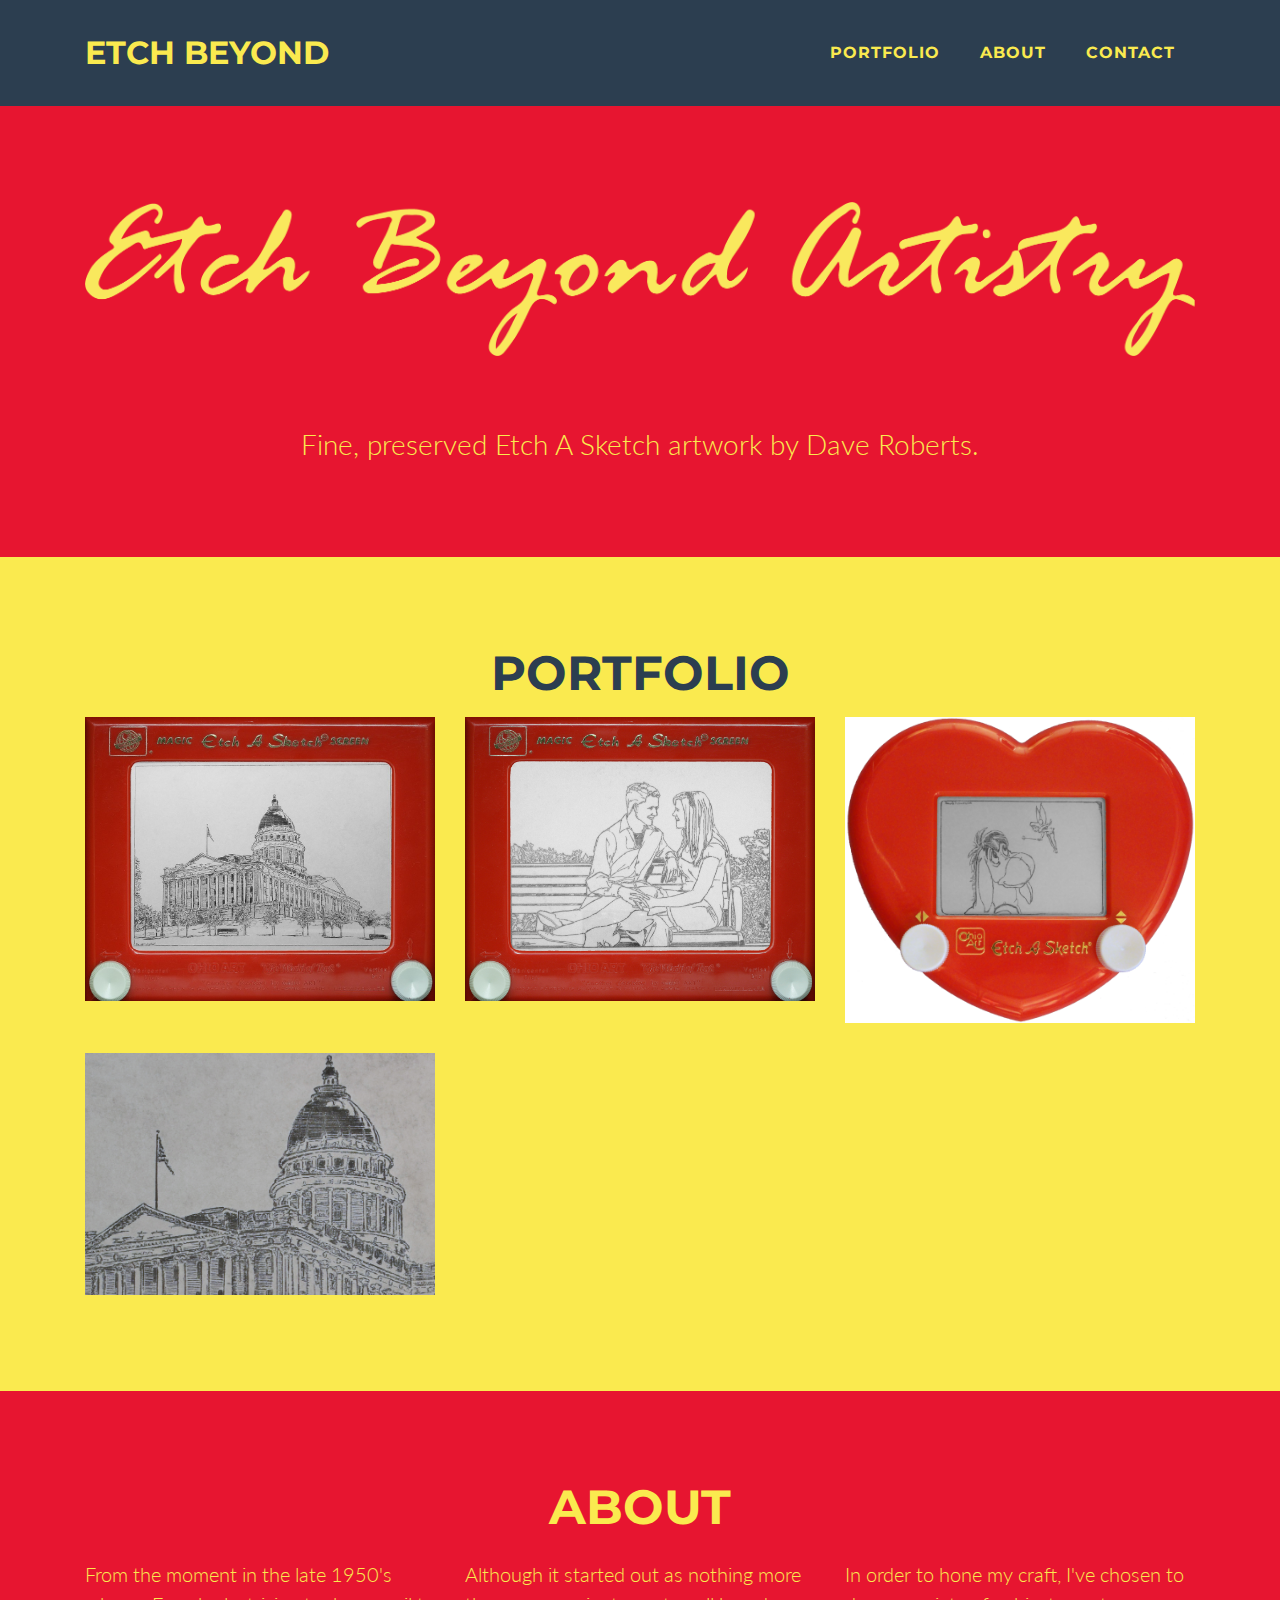
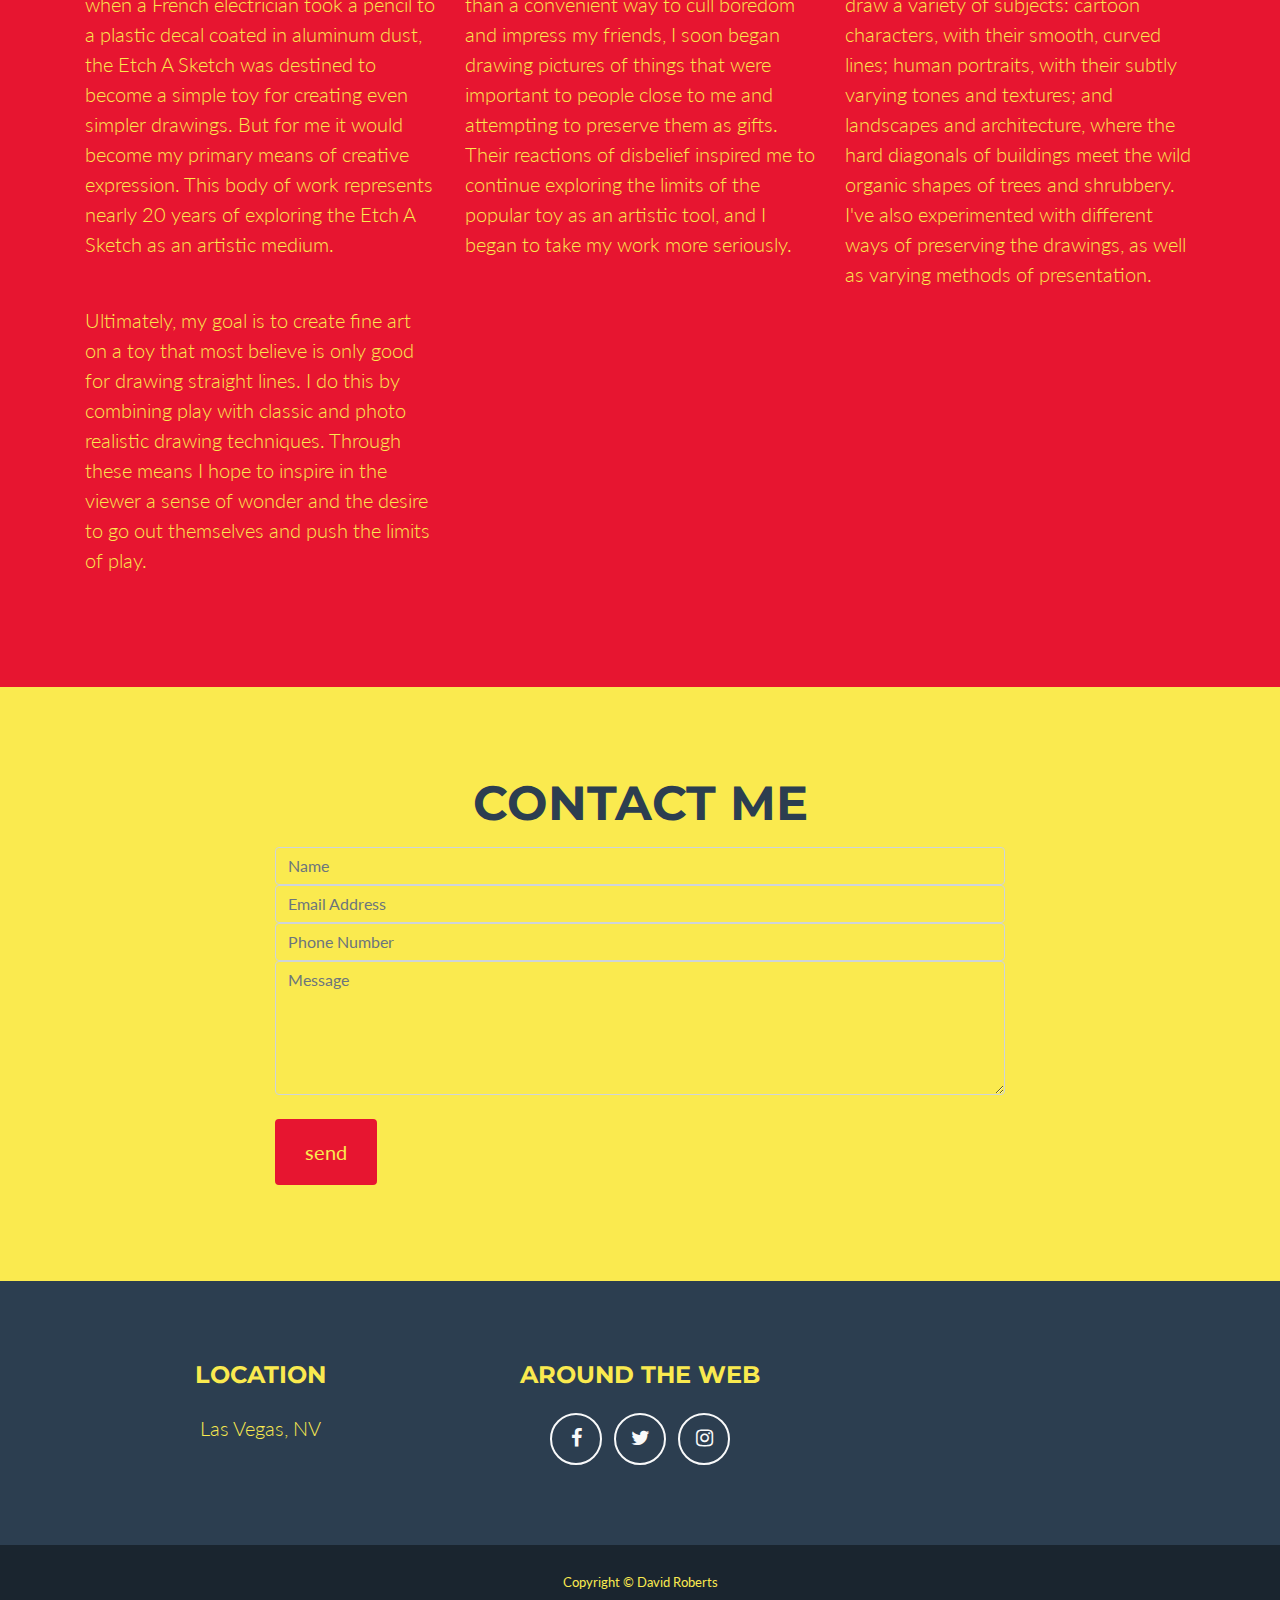
==== index.html @ 9daefa29 "Adding favicons" ====
<!DOCTYPE html>
<html lang="en">

  <head>

    <meta charset="utf-8">
    <meta name="viewport" content="width=device-width, initial-scale=1, shrink-to-fit=no">
    <meta name="description" content="">
    <meta name="author" content="">

    <!--Favicons-->
    <link rel="apple-touch-icon" sizes="180x180" href="ico/apple-touch-icon.png">
    <link rel="icon" type="image/png" sizes="32x32" href="ico/favicon-32x32.png">
    <link rel="icon" type="image/png" sizes="16x16" href="ico/favicon-16x16.png">
    <link rel="manifest" href="ico/site.webmanifest">
    <link rel="mask-icon" href="ico/safari-pinned-tab.svg" color="#5bbad5">
    <meta name="msapplication-TileColor" content="#da532c">
    <meta name="theme-color" content="#ffffff">

    <title>Etch Beyond</title>

    <!-- Bootstrap core CSS -->
    <link href="vendor/bootstrap/css/bootstrap.min.css" rel="stylesheet">

    <!-- Custom fonts for this template -->
    <link href="vendor/font-awesome/css/font-awesome.min.css" rel="stylesheet" type="text/css">
    <link href="https://fonts.googleapis.com/css?family=Montserrat:400,700" rel="stylesheet" type="text/css">
    <link href="https://fonts.googleapis.com/css?family=Lato:400,700,400italic,700italic" rel="stylesheet" type="text/css">

    <!-- Plugin CSS -->
    <link href="vendor/magnific-popup/magnific-popup.css" rel="stylesheet" type="text/css">

    <!-- Custom styles for this template -->
    <link href="css/freelancer.min.css" rel="stylesheet">

  </head>

  <body id="page-top">

    <!-- Navigation -->
    <nav class="navbar navbar-expand-lg bg-secondary fixed-top text-uppercase" id="mainNav">
      <div class="container">
        <a class="navbar-brand js-scroll-trigger" href="#page-top">Etch Beyond</a>
        <button class="navbar-toggler navbar-toggler-right text-uppercase bg-primary text-white rounded" type="button" data-toggle="collapse" data-target="#navbarResponsive" aria-controls="navbarResponsive" aria-expanded="false" aria-label="Toggle navigation">
          Menu
          <i class="fa fa-bars"></i>
        </button>
        <div class="collapse navbar-collapse" id="navbarResponsive">
          <ul class="navbar-nav ml-auto">
            <li class="nav-item mx-0 mx-lg-1">
              <a class="nav-link py-3 px-0 px-lg-3 rounded js-scroll-trigger" href="#portfolio">Portfolio</a>
            </li>
            <li class="nav-item mx-0 mx-lg-1">
              <a class="nav-link py-3 px-0 px-lg-3 rounded js-scroll-trigger" href="#about">About</a>
            </li>
            <li class="nav-item mx-0 mx-lg-1">
              <a class="nav-link py-3 px-0 px-lg-3 rounded js-scroll-trigger" href="#contact">Contact</a>
            </li>
          </ul>
        </div>
      </div>
    </nav>

    <!-- Header -->
    <header class="masthead bg-primary text-white text-center">
      <div class="container">
        <img class="img-fluid mb-5 d-block mx-auto" src="img/EtchBeyondLogo.png" alt="">
        <br>
        <h2 class="font-weight-light mb-0">Fine, preserved Etch A Sketch artwork by Dave Roberts.

        </h2>
      </div>
    </header>

    <!-- Portfolio Grid Section -->
    <section class="portfolio" id="portfolio">
      <div class="container">
        <h2 class="text-center text-uppercase text-secondary mb-0">Portfolio</h2>
        <br>
        <div class="row">
          <div class="col-md-6 col-lg-4">
            <a class="portfolio-item d-block mx-auto" href="#portfolio-modal-1">
              <div class="portfolio-item-caption d-flex position-absolute h-100 w-100">
                <div class="portfolio-item-caption-content my-auto w-100 text-center text-white">
                  <i class="porttext">Landscapes and Architecture</i>
                </div>
              </div>
              <img class="img-fluid" src="img/landscape_and_architecture/capitol_hill.jpg" alt="">
            </a>
          </div>

          <div class="col-md-6 col-lg-4">
            <a class="portfolio-item d-block mx-auto" href="#portfolio-modal-2">
              <div class="portfolio-item-caption d-flex position-absolute h-100 w-100">
                <div class="portfolio-item-caption-content my-auto w-100 text-center text-white">
                  <i class="porttext">Portraits</i>
                </div>
              </div>
              <img class="img-fluid" src="img/portraits/AlyandRaceEtchASketch.jpg" alt="">
            </a>
          </div>

          <div class="col-md-6 col-lg-4">
            <a class="portfolio-item d-block mx-auto" href="#portfolio-modal-3">
              <div class="portfolio-item-caption d-flex position-absolute h-100 w-100">
                <div class="portfolio-item-caption-content my-auto w-100 text-center text-white">
                  <i class="porttext">Just For Fun</i>
                </div>
              </div>
              <img class="img-fluid" src="img/just_for_fun/EeyoreandTinkEtchASketch.jpg" alt="">
            </a>
          </div>

          <div class="col-md-6 col-lg-4">
            <a class="portfolio-item d-block mx-auto" href="#portfolio-modal-4">
              <div class="portfolio-item-caption d-flex position-absolute h-100 w-100">
                <div class="portfolio-item-caption-content my-auto w-100 text-center text-white">
                  <i class="porttext">Details</i>
                </div>
              </div>
              <img class="img-fluid" src="img/detail/Capitol Hill (Detail).jpg" alt="">
            </a>
          </div>

        </div>
      </div>
    </section>

    <!-- About Section -->
    <section class="bg-primary text-white mb-0" id="about">
      <div class="container">
        <h2 class="text-center text-uppercase text-white">About</h2>
        <br>
        <div class="row">
          <div class="col-lg-4 ml-auto">
            <p class="lead">From the moment in the late 1950's when a French electrician took a pencil to a plastic decal coated in aluminum dust, the Etch A Sketch was destined to become a simple toy for creating even simpler drawings. But for me it would become my primary means of creative expression. This body of work represents nearly 20 years of exploring the Etch A Sketch as an artistic medium.</p>
          </div>
          <div class="col-lg-4 mr-auto">
            <p class="lead">Although it started out as nothing more than a convenient way to cull boredom and impress my friends, I soon began drawing pictures of things that were important to people close to me and attempting to preserve them as gifts. Their reactions of disbelief inspired me to continue exploring the limits of the popular toy as an artistic tool, and I began to take my work more seriously.</p>
          </div>
          <div class="col-lg-4 mr-auto">
            <p class="lead">In order to hone my craft, I've chosen to draw a variety of subjects: cartoon characters, with their smooth, curved lines; human portraits, with their subtly varying tones and textures; and landscapes and architecture, where the hard diagonals of buildings meet the wild organic shapes of trees and shrubbery. I've also experimented with different ways of preserving the drawings, as well as varying methods of presentation.</p>
          </div>
          <div class="col-lg-4 mr-auto">
            <p class="lead">Ultimately, my goal is to create fine art on a toy that most believe is only good for drawing straight lines. I do this by combining play with classic and photo realistic drawing techniques. Through these means I hope to inspire in the viewer a sense of wonder and the desire to go out themselves and push the limits of play.</p>
          </div>
        </div>
      </div>
    </section>

    <!-- Contact Section -->
    <section id="contact">
      <div class="container">
        <h2 class="text-center text-uppercase text-secondary mb-0">Contact Me</h2>
        <br>
        <div class="row">
          <div class="col-lg-8 mx-auto">
            
            
            <form action="https://formspree.io/braidensp@me.com" name="sentMessage" id="contactForm" novalidate="novalidate" method="POST">
                  <input name="Name" class="form-control" id="name" type="text" placeholder="Name" required="required" data-validation-required-message="Please enter your name.">
                  <input name="Email Address" class="form-control" id="email" type="email" placeholder="Email Address" required="required" data-validation-required-message="Please enter your email address.">
                  <input name="Phone Number" class="form-control" id="phone" type="tel" placeholder="Phone Number" required="required" data-validation-required-message="Please enter your phone number.">
                  <textarea name="Message" class="form-control" id="message" rows="5" placeholder="Message" required="required" data-validation-required-message="Please enter a message."></textarea>
              <br>
                <input type="submit" class="btn btn-primary btn-xl" id="sendMessageButton" value="send">
            </form>
          </div>
        </div>
      </div>
    </section>

    <!-- Footer -->
    <footer class="footer text-center">
      <div class="container">
        <div class="row">
          <div class="col-md-4 mb-5 mb-lg-0">
            <h4 class="text-uppercase mb-4">Location</h4>
            <p class="lead mb-0">Las Vegas, NV</p>
          </div>
          <div class="col-md-4 mb-5 mb-lg-0">
            <h4 class="text-uppercase mb-4">Around the Web</h4>
            <ul class="list-inline mb-0">
              <li class="list-inline-item">
                <a class="btn btn-outline-light btn-social text-center rounded-circle" href="https://www.facebook.com/etchbeyond">
                  <i class="fa fa-fw fa-facebook"></i>
                </a>
              </li>
              <li class="list-inline-item">
                <a class="btn btn-outline-light btn-social text-center rounded-circle" href="https://twitter.com/etchbeyond">
                  <i class="fa fa-fw fa-twitter"></i>
                </a>
              </li>
              <li class="list-inline-item">
                <a class="btn btn-outline-light btn-social text-center rounded-circle" href="https://www.instagram.com/etchbeyond/">
                  <i class="fa fa-fw fa-instagram"></i>
                </a>
              </li>
            </ul>
          </div>
        </div>
      </div>
    </footer>

    <div class="copyright py-4 text-center text-white">
      <div class="container">
        <small>Copyright &copy; David Roberts</small>
      </div>
    </div>

    <!-- Scroll to Top Button (Only visible on small and extra-small screen sizes) -->
    <div class="scroll-to-top d-lg-none position-fixed ">
      <a class="js-scroll-trigger d-block text-center text-white rounded" href="#page-top">
        <i class="fa fa-chevron-up"></i>
      </a>
    </div>

    <!-- Portfolio Modals -->

    <!-- Portfolio Modal 1 -->
    <div class="portfolio-modal mfp-hide" id="portfolio-modal-1">
      <div class="portfolio-modal-dialog bg-white">
        <a class="close-button d-none d-md-block portfolio-modal-dismiss" href="#">
          <i class="fa fa-3x fa-times"></i>
        </a>
        <div class="container text-center">
          <div class="row">
            <div class="col-lg-8 mx-auto">
              <h2 class="text-secondary text-uppercase mb-0">Landscapes and Architecture</h2>
              <br>
              <img class="img-fluid mb-5" src="img/landscape_and_architecture/at_the_fountains.jpg" alt="">
              <img class="img-fluid mb-5" src="img/landscape_and_architecture/capitol_hill.jpg" alt="">
              <img class="img-fluid mb-5" src="img/landscape_and_architecture/hukilau_cafe.jpg" alt="">
              <img class="img-fluid mb-5" src="img/landscape_and_architecture/swaying_palms_at_dusk.jpg" alt="">
              <img class="img-fluid mb-5" src="img/landscape_and_architecture/vegas_temple.jpg" alt="">
              <img class="img-fluid mb-5" src="img/landscape_and_architecture/waikiki.jpg" alt="">
              <p class="mb-5"></p>
              <a class="btn btn-primary btn-lg rounded-pill portfolio-modal-dismiss" href="#">
                <i class="fa fa-close"></i>
                Close</a>
            </div>
          </div>
        </div>
      </div>
    </div>

    <!-- Portfolio Modal 2 -->
    <div class="portfolio-modal mfp-hide" id="portfolio-modal-2">
      <div class="portfolio-modal-dialog bg-white">
        <a class="close-button d-none d-md-block portfolio-modal-dismiss" href="#">
          <i class="fa fa-3x fa-times"></i>
        </a>
        <div class="container text-center">
          <div class="row">
            <div class="col-lg-8 mx-auto">
              <h2 class="text-secondary text-uppercase mb-0">Portraits</h2>
              <br>
              <img class="img-fluid mb-5" src="img/portraits/AlyandRaceEtchASketch.jpg" alt="">
              <img class="img-fluid mb-5" src="img/portraits/Alyssa Final.JPG" alt="">
              <img class="img-fluid mb-5" src="img/portraits/Gary_and_Debbie Final.JPG" alt="">
              <img class="img-fluid mb-5" src="img/portraits/GrandpaEtchASketch.jpg" alt="">
              <img class="img-fluid mb-5" src="img/portraits/LimoRideEtchASketch.jpg" alt="">
              <img class="img-fluid mb-5" src="img/portraits/MomEtchASketch.jpg" alt="">
              <img class="img-fluid mb-5" src="img/portraits/NickVujicicEtchASketch.jpg" alt="">
              <img class="img-fluid mb-5" src="img/portraits/SealingKissEtchASketch.jpg" alt="">
              <img class="img-fluid mb-5" src="img/portraits/UncleLeslieEtchASketch.jpg" alt="">
              <p class="mb-5"></p>
              <a class="btn btn-primary btn-lg rounded-pill portfolio-modal-dismiss" href="#">
                <i class="fa fa-close"></i>
                Close Project</a>
            </div>
          </div>
        </div>
      </div>
    </div>

    <!-- Portfolio Modal 3 -->
    <div class="portfolio-modal mfp-hide" id="portfolio-modal-3">
      <div class="portfolio-modal-dialog bg-white">
        <a class="close-button d-none d-md-block portfolio-modal-dismiss" href="#">
          <i class="fa fa-3x fa-times"></i>
        </a>
        <div class="container text-center">
          <div class="row">
            <div class="col-lg-8 mx-auto">
              <h2 class="text-secondary text-uppercase mb-0">Just For Fun</h2>
              <br>
              <img class="img-fluid mb-5" src="img/just_for_fun/EeyoreandTinkEtchASketch.jpg" alt="">
              <img class="img-fluid mb-5" src="img/just_for_fun/OogieBoogieEtchASketch.jpg" alt="">
              <img class="img-fluid mb-5" src="img/just_for_fun/Paw Patrol Etch A Sketch.jpg" alt="">
              <img class="img-fluid mb-5" src="img/just_for_fun/Porsche Final.jpg" alt="">
              <img class="img-fluid mb-5" src="img/just_for_fun/StegosaurusEtchASketch.jpg" alt="">
              <img class="img-fluid mb-5" src="img/just_for_fun/SummerPartyOlafEtchASketch.jpg" alt="">
              <img class="img-fluid mb-5" src="img/just_for_fun/WarmHugEtchASketch.jpg" alt="">
              <p class="mb-5"></p>
              <a class="btn btn-primary btn-lg rounded-pill portfolio-modal-dismiss" href="#">
                <i class="fa fa-close"></i>
                Close Project</a>
            </div>
          </div>
        </div>
      </div>
    </div>

    <!-- Portfolio Modal 4 -->
    <div class="portfolio-modal mfp-hide" id="portfolio-modal-4">
      <div class="portfolio-modal-dialog bg-white">
        <a class="close-button d-none d-md-block portfolio-modal-dismiss" href="#">
          <i class="fa fa-3x fa-times"></i>
        </a>
        <div class="container text-center">
          <div class="row">
            <div class="col-lg-8 mx-auto">
              <h2 class="text-secondary text-uppercase mb-0">Details</h2>
              <br>
              <img class="img-fluid mb-5" src="img/detail/Capitol Hill (Detail).jpg" alt="">
              <img class="img-fluid mb-5" src="img/detail/CapitolHillDetailEtchASketch.jpg" alt="">
              <img class="img-fluid mb-5" src="img/detail/DSC_0211.JPG" alt="">
              <img class="img-fluid mb-5" src="img/detail/DSC_0219.JPG" alt="">
              <img class="img-fluid mb-5" src="img/detail/DSC_0221.JPG" alt="">
              <img class="img-fluid mb-5" src="img/detail/EeyoreandTinkDetailEtchASketch.jpg" alt="">
              <img class="img-fluid mb-5" src="img/detail/Hukilau Cafe (Detail).jpg" alt="">
              <img class="img-fluid mb-5" src="img/detail/HukilauCafeDetailEtchASketch.jpg" alt="">
              <img class="img-fluid mb-5" src="img/detail/StegosaurusDetailEtchASketch.jpg" alt="">
              <img class="img-fluid mb-5" src="img/detail/Swaying Palms at Dusk (Detail).jpg" alt="">
              <img class="img-fluid mb-5" src="img/detail/SwayingPalmsDetailEtchASketch.jpg" alt="">
              <img class="img-fluid mb-5" src="img/detail/VegasLDSTempleDetailEtchASketch.jpg" alt="">
              <p class="mb-5"></p>
              <a class="btn btn-primary btn-lg rounded-pill portfolio-modal-dismiss" href="#">
                <i class="fa fa-close"></i>
                Close Project</a>
            </div>
          </div>
        </div>
      </div>
    </div>

    <!-- Portfolio Modal 5
    <div class="portfolio-modal mfp-hide" id="portfolio-modal-5">
      <div class="portfolio-modal-dialog bg-white">
        <a class="close-button d-none d-md-block portfolio-modal-dismiss" href="#">
          <i class="fa fa-3x fa-times"></i>
        </a>
        <div class="container text-center">
          <div class="row">
            <div class="col-lg-8 mx-auto">
              <h2 class="text-secondary text-uppercase mb-0">Project Name</h2>
              <hr class="star-dark mb-5">
              <img class="img-fluid mb-5" src="img/portfolio/safe.png" alt="">
              <p class="mb-5">Lorem ipsum dolor sit amet, consectetur adipisicing elit. Mollitia neque assumenda ipsam nihil, molestias magnam, recusandae quos quis inventore quisquam velit asperiores, vitae? Reprehenderit soluta, eos quod consequuntur itaque. Nam.</p>
              <a class="btn btn-primary btn-lg rounded-pill portfolio-modal-dismiss" href="#">
                <i class="fa fa-close"></i>
                Close Project</a>
            </div>
          </div>
        </div>
      </div>
    </div> -->

    <!-- Portfolio Modal 6
    <div class="portfolio-modal mfp-hide" id="portfolio-modal-6">
      <div class="portfolio-modal-dialog bg-white">
        <a class="close-button d-none d-md-block portfolio-modal-dismiss" href="#">
          <i class="fa fa-3x fa-times"></i>
        </a>
        <div class="container text-center">
          <div class="row">
            <div class="col-lg-8 mx-auto">
              <h2 class="text-secondary text-uppercase mb-0">Project Name</h2>
              <hr class="star-dark mb-5">
              <img class="img-fluid mb-5" src="img/portfolio/submarine.png" alt="">
              <p class="mb-5">Lorem ipsum dolor sit amet, consectetur adipisicing elit. Mollitia neque assumenda ipsam nihil, molestias magnam, recusandae quos quis inventore quisquam velit asperiores, vitae? Reprehenderit soluta, eos quod consequuntur itaque. Nam.</p>
              <a class="btn btn-primary btn-lg rounded-pill portfolio-modal-dismiss" href="#">
                <i class="fa fa-close"></i>
                Close Project</a>
            </div>
          </div>
        </div>
      </div>
    </div> -->

    <!-- Bootstrap core JavaScript -->
    <script src="vendor/jquery/jquery.min.js"></script>
    <script src="vendor/bootstrap/js/bootstrap.bundle.min.js"></script>

    <!-- Plugin JavaScript -->
    <script src="vendor/jquery-easing/jquery.easing.min.js"></script>
    <script src="vendor/magnific-popup/jquery.magnific-popup.min.js"></script>

    <!-- Contact Form JavaScript -->
    <script src="js/jqBootstrapValidation.js"></script>
    <script src="js/contact_me.js"></script>

    <!-- Custom scripts for this template -->
    <script src="js/freelancer.min.js"></script>

  </body>

</html>
---- css/freelancer.min.css ----
body {
    font-family:Lato
}

h1,h2,h3,h4,h5,h6 {
    font-weight:700;
    font-family:Montserrat
}

hr.star-dark,hr.star-light{
    max-width:15rem;
    padding:0;
    text-align:center;
    border:none;
    border-top:solid .25rem;
    margin-top:2.5rem;
    margin-bottom:2.5rem;
    margin-left:auto;
    margin-right:auto;
}

hr.star-dark:after,hr.star-light:after{
    position:relative;
    top:-.8em;
    display:inline-block;
    padding:0 .25em;
    content:'\f005';
    font-family:FontAwesome;
    font-size:2em;
}

hr.star-light{
    border-color:#FAEA4F;
}

hr.star-light:after{
    color:#FAEA4F;
    background-color:#E71530;
}

hr.star-dark{
    border-color:#2C3E50;
}

hr.star-dark:after{
    color:#2C3E50;
    background-color:#FAEA4F;
}

section{padding:6rem 0}section h2{font-size:2.25rem;line-height:2rem}@media (min-width:992px){section h2{font-size:3rem;line-height:2.5rem}}.btn-xl{padding:1rem 1.75rem;font-size:1.25rem}.btn-social{width:3.25rem;height:3.25rem;font-size:1.25rem;line-height:2rem}.scroll-to-top{z-index:1042;right:1rem;bottom:1rem;display:none}.scroll-to-top a{width:3.5rem;height:3.5rem;background-color:rgba(33,37,41,.5);line-height:3.1rem}#mainNav{padding-top:1rem;padding-bottom:1rem;font-weight:700;font-family:Montserrat}#mainNav .navbar-brand{color:#FAEA4F}#mainNav .navbar-nav{margin-top:1rem;letter-spacing:.0625rem}#mainNav .navbar-nav li.nav-item a.nav-link{color:#FAEA4F}#mainNav .navbar-nav li.nav-item a.nav-link:hover{color:#E71530}#mainNav .navbar-nav li.nav-item a.nav-link:active,#mainNav .navbar-nav li.nav-item a.nav-link:focus{color:#FAEA4F}#mainNav .navbar-nav li.nav-item a.nav-link.active{color:#E71530}#mainNav .navbar-toggler{font-size:80%;padding:.8rem}@media (min-width:992px){#mainNav{padding-top:1.5rem;padding-bottom:1.5rem;-webkit-transition:padding-top .3s,padding-bottom .3s;-moz-transition:padding-top .3s,padding-bottom .3s;transition:padding-top .3s,padding-bottom .3s}#mainNav .navbar-brand{font-size:2em;-webkit-transition:font-size .3s;-moz-transition:font-size .3s;transition:font-size .3s}#mainNav .navbar-nav{margin-top:0}#mainNav .navbar-nav>li.nav-item>a.nav-link.active{color:#FAEA4F;background:#E71530}#mainNav .navbar-nav>li.nav-item>a.nav-link.active:active,#mainNav .navbar-nav>li.nav-item>a.nav-link.active:focus,#mainNav .navbar-nav>li.nav-item>a.nav-link.active:hover{color:#FAEA4F;background:#E71530}#mainNav.navbar-shrink{padding-top:.5rem;padding-bottom:.5rem}#mainNav.navbar-shrink .navbar-brand{font-size:1.5em}}header.masthead{padding-top:calc(6rem + 72px);padding-bottom:6rem}header.masthead h1{font-size:3rem;line-height:3rem}header.masthead h2{font-size:1.3rem;font-family:Lato}@media (min-width:992px){header.masthead{padding-top:calc(6rem + 106px);padding-bottom:6rem}header.masthead h1{font-size:4.75em;line-height:4rem}header.masthead h2{font-size:1.75em}}.portfolio{margin-bottom:-15px}.portfolio .portfolio-item{position:relative;display:block;max-width:25rem;margin-bottom:15px}.portfolio .portfolio-item .portfolio-item-caption{-webkit-transition:all ease .5s;-moz-transition:all ease .5s;transition:all ease .5s;opacity:0;background-color:rgba(24,188,156,.9)}.portfolio .portfolio-item .portfolio-item-caption:hover{opacity:1}.portfolio .portfolio-item .portfolio-item-caption .portfolio-item-caption-content{font-size:1.5rem}@media (min-width:576px){.portfolio{margin-bottom:-30px}.portfolio .portfolio-item{margin-bottom:30px}}.portfolio-modal .portfolio-modal-dialog{padding:3rem 1rem;min-height:calc(100vh - 2rem);margin:1rem calc(1rem - 8px);position:relative;z-index:2;-moz-box-shadow:0 0 3rem 1rem rgba(0,0,0,.5);-webkit-box-shadow:0 0 3rem 1rem rgba(0,0,0,.5);box-shadow:0 0 3rem 1rem rgba(0,0,0,.5)}.portfolio-modal .portfolio-modal-dialog .close-button{position:absolute;top:2rem;right:2rem}.portfolio-modal .portfolio-modal-dialog .close-button i{line-height:38px}.portfolio-modal .portfolio-modal-dialog h2{font-size:2rem}@media (min-width:768px){.portfolio-modal .portfolio-modal-dialog{min-height:100vh;padding:5rem;margin:3rem calc(3rem - 8px)}.portfolio-modal .portfolio-modal-dialog h2{font-size:3rem}}.floating-label-form-group{position:relative;border-bottom:1px solid #e9ecef}.floating-label-form-group input,.floating-label-form-group textarea{font-size:1.5em;position:relative;z-index:1;padding-right:0;padding-left:0;resize:none;border:none;border-radius:0;background:0 0;box-shadow:none!important}.floating-label-form-group label{font-size:.85em;line-height:1.764705882em;position:relative;z-index:0;top:2em;display:block;margin:0;-webkit-transition:top .3s ease,opacity .3s ease;-moz-transition:top .3s ease,opacity .3s ease;-ms-transition:top .3s ease,opacity .3s ease;transition:top .3s ease,opacity .3s ease;vertical-align:middle;vertical-align:baseline;opacity:0}.floating-label-form-group:not(:first-child){padding-left:14px;border-left:1px solid #e9ecef}.floating-label-form-group-with-value label{top:0;opacity:1}.floating-label-form-group-with-focus label{color:#E71530}form .row:first-child .floating-label-form-group{border-top:1px solid #e9ecef}.footer{padding-top:5rem;padding-bottom:5rem;background-color:#2C3E50;color:#FAEA4F}.copyright{background-color:#1a252f}a{color:#E71530}a:active,a:focus,a:hover{color:#128f76}.btn{border-width:2px}.bg-primary{background-color:#E71530!important}.bg-secondary{background-color:#2C3E50!important}.text-primary{color:#E71530!important}.text-secondary{color:#2C3E50!important}.btn-primary{background-color:#E71530;border-color:#E71530}.btn-primary:active,.btn-primary:focus,.btn-primary:hover{background-color:#128f76;border-color:#128f76}.btn-secondary{background-color:#2C3E50;border-color:#2C3E50}.btn-secondary:active,.btn-secondary:focus,.btn-secondary:hover{background-color:#1a252f;border-color:#1a252f}
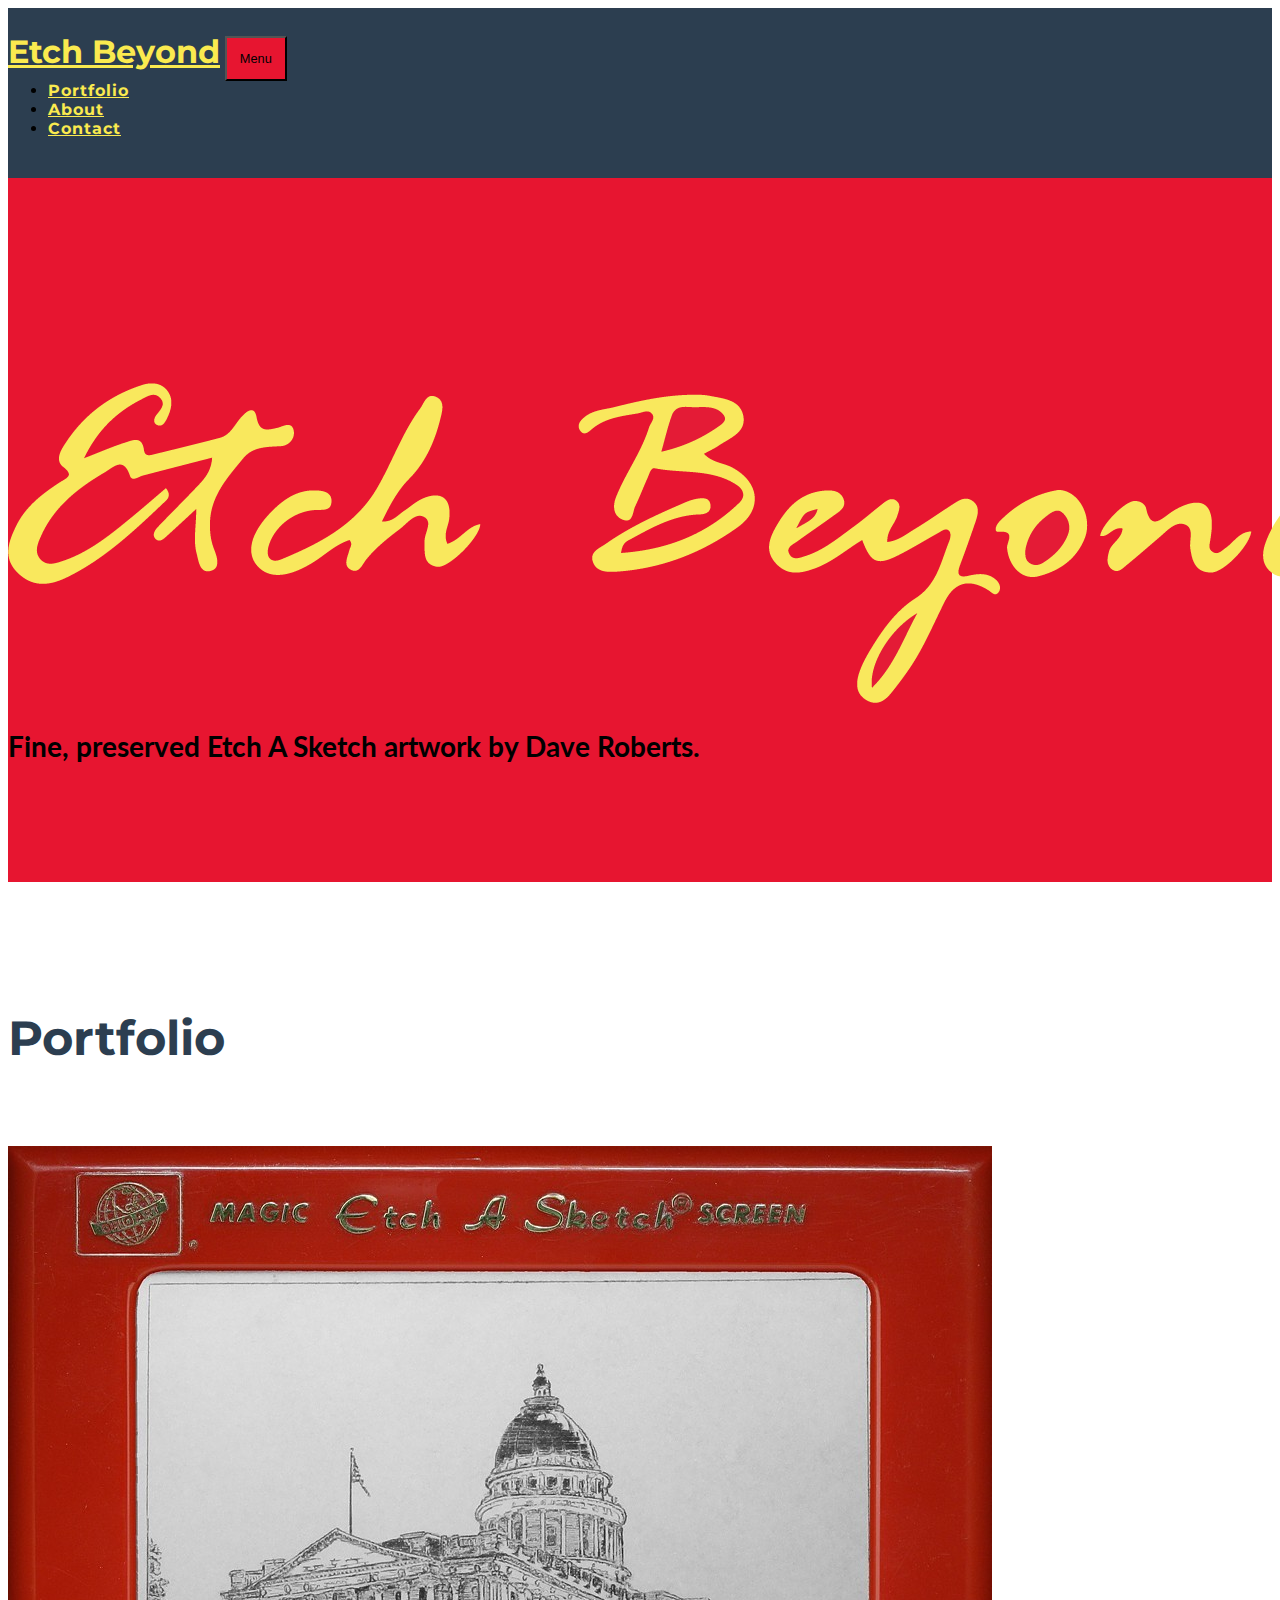
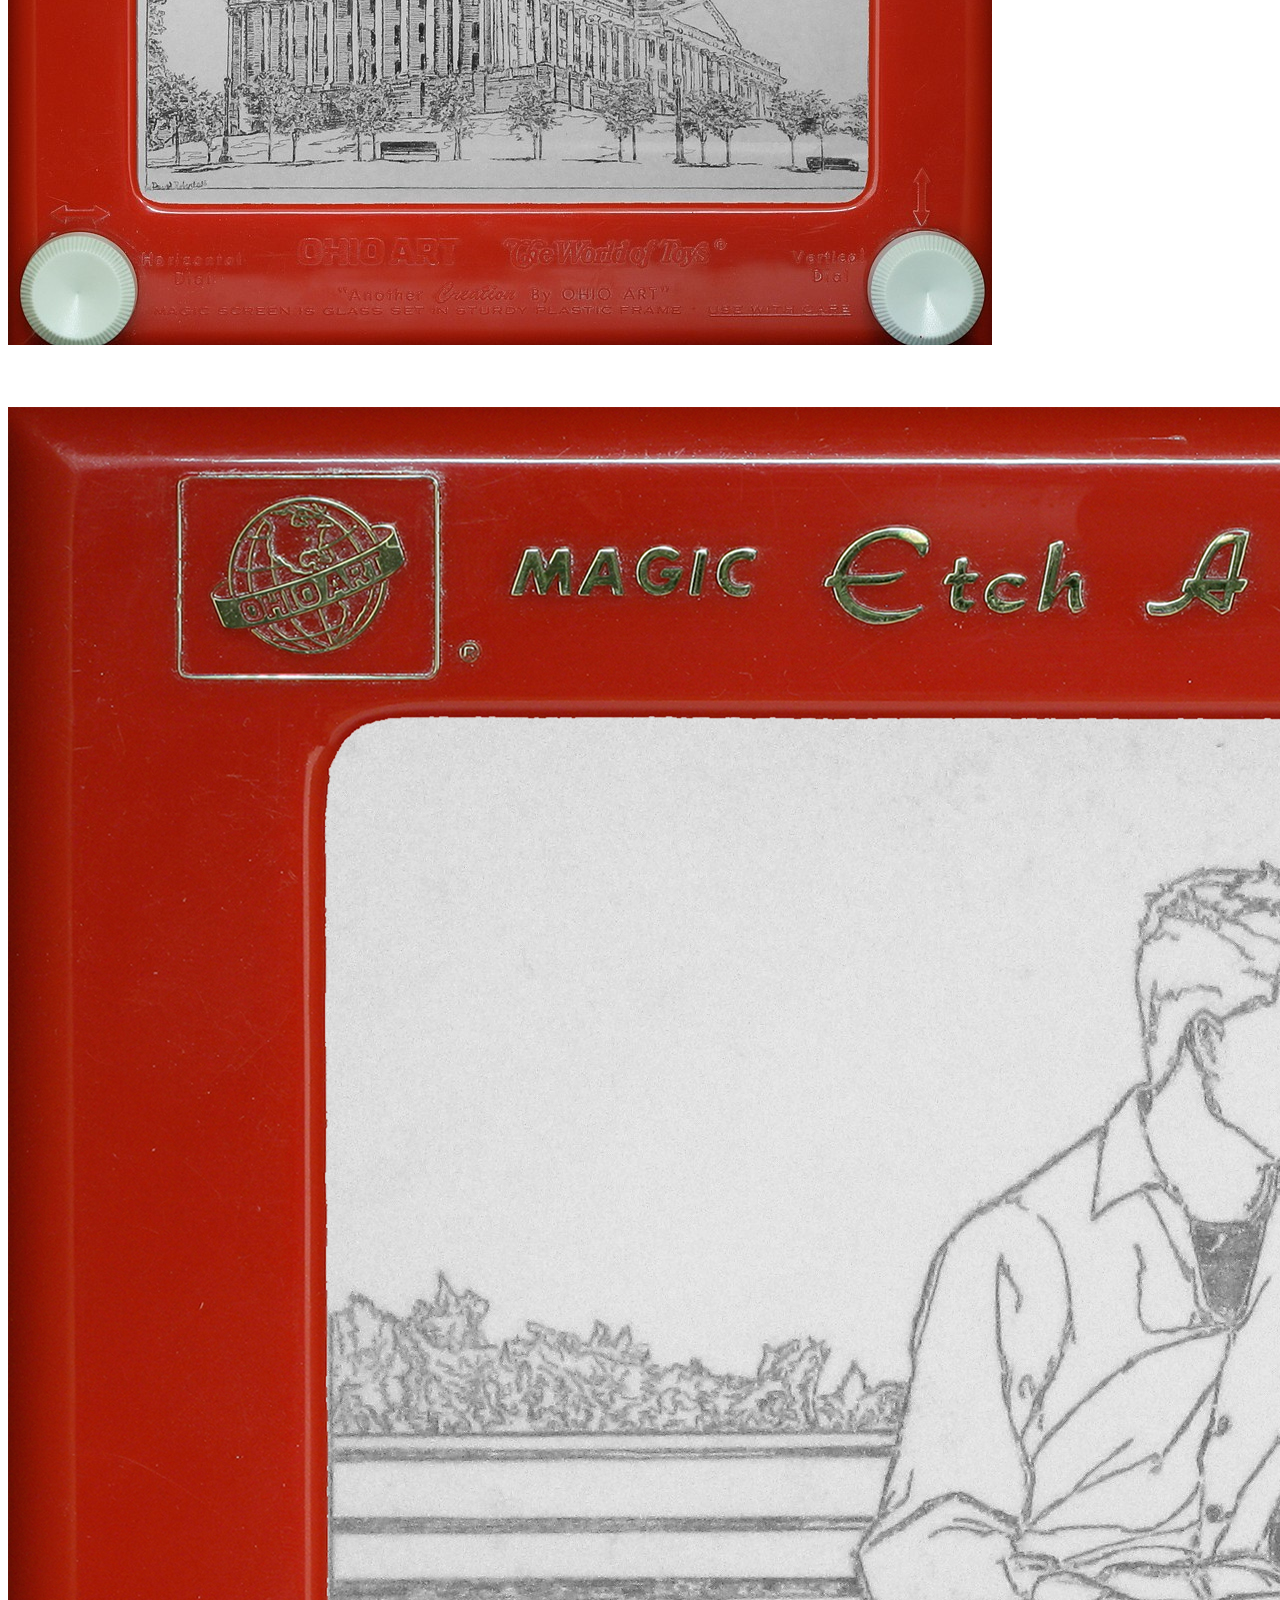
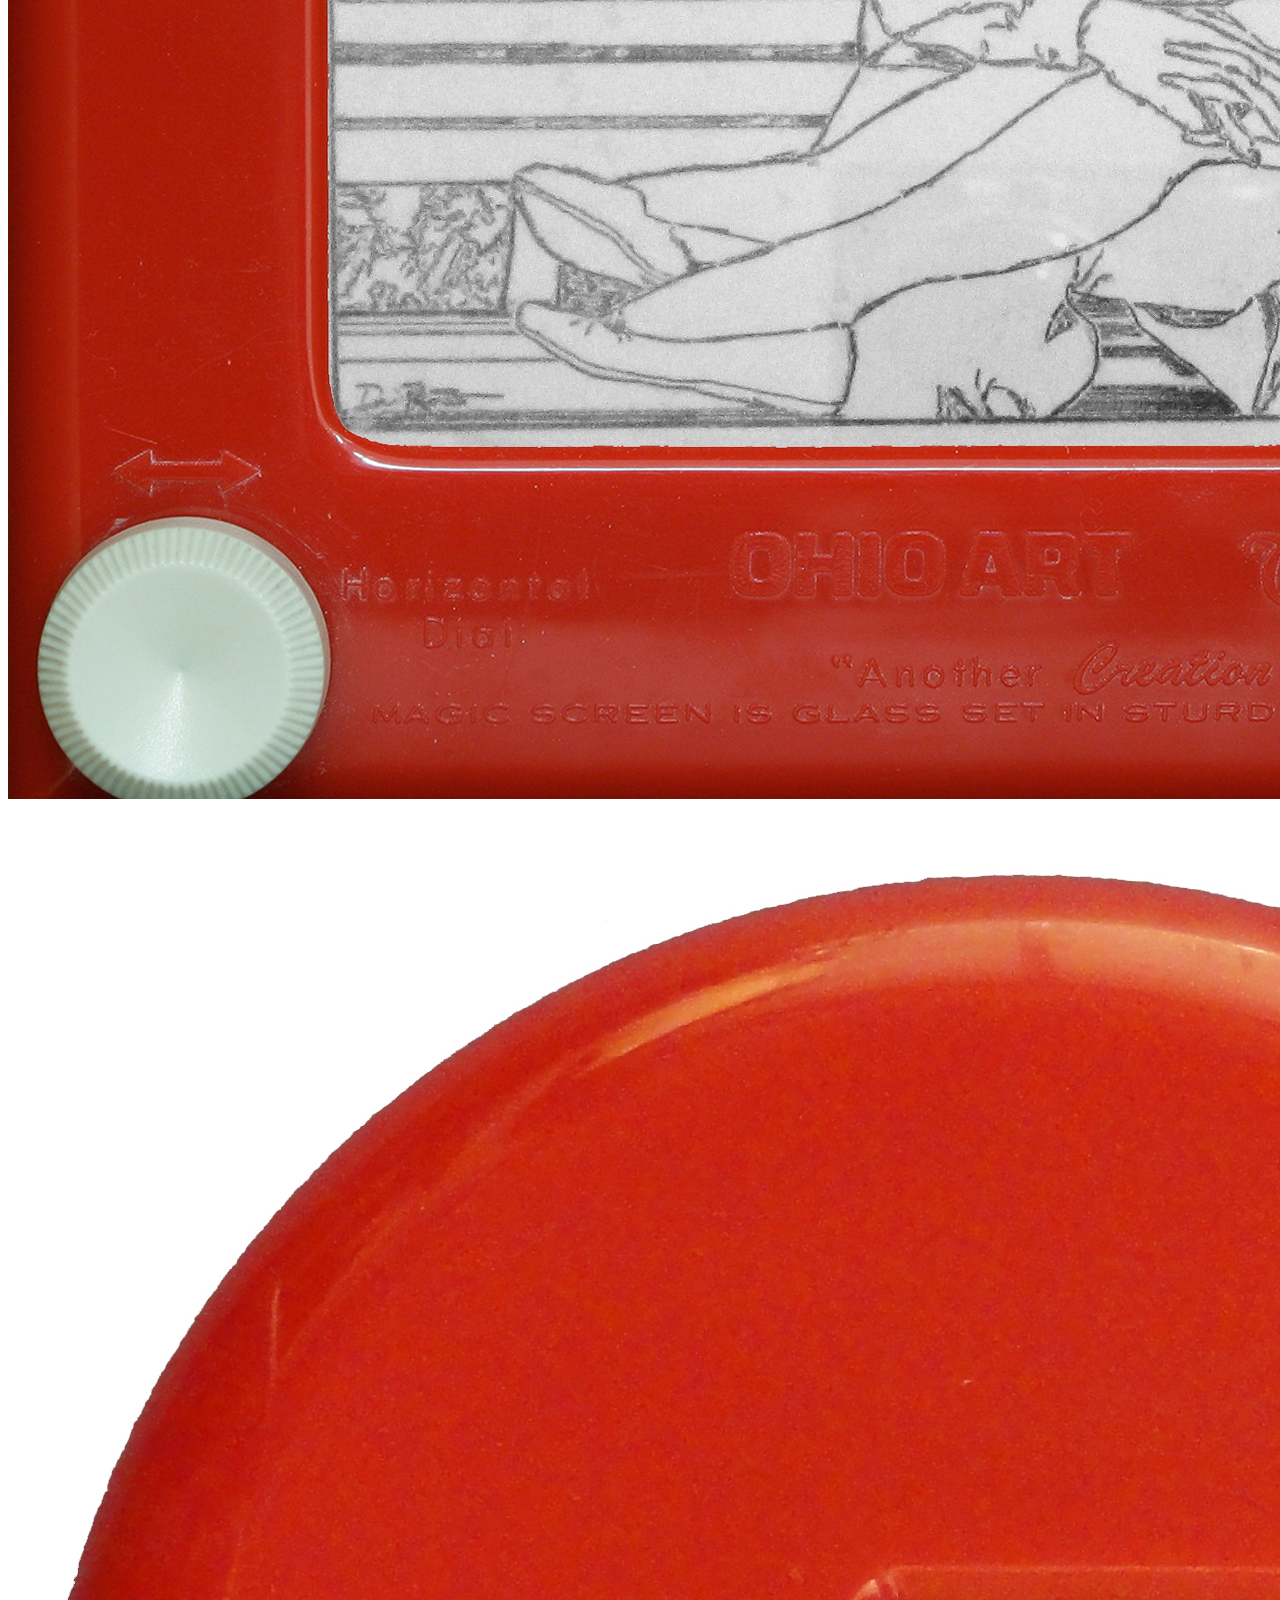
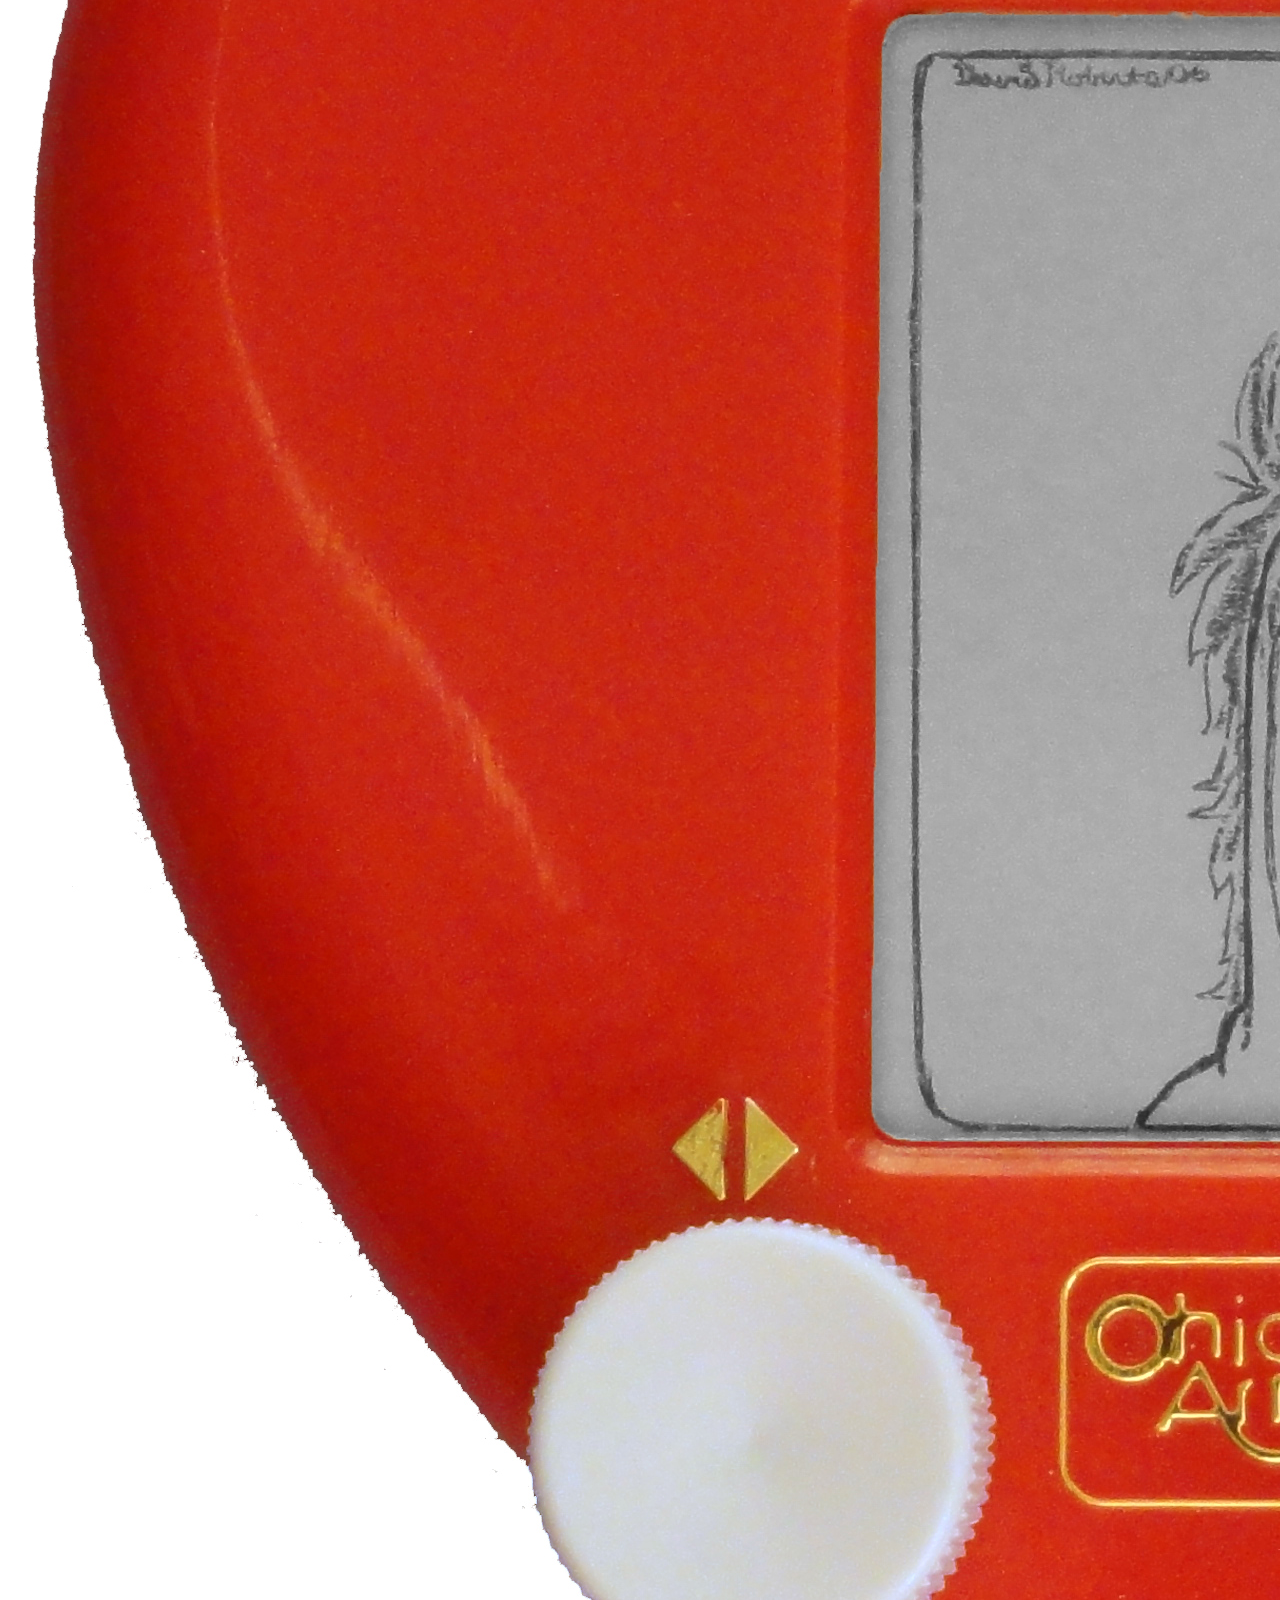
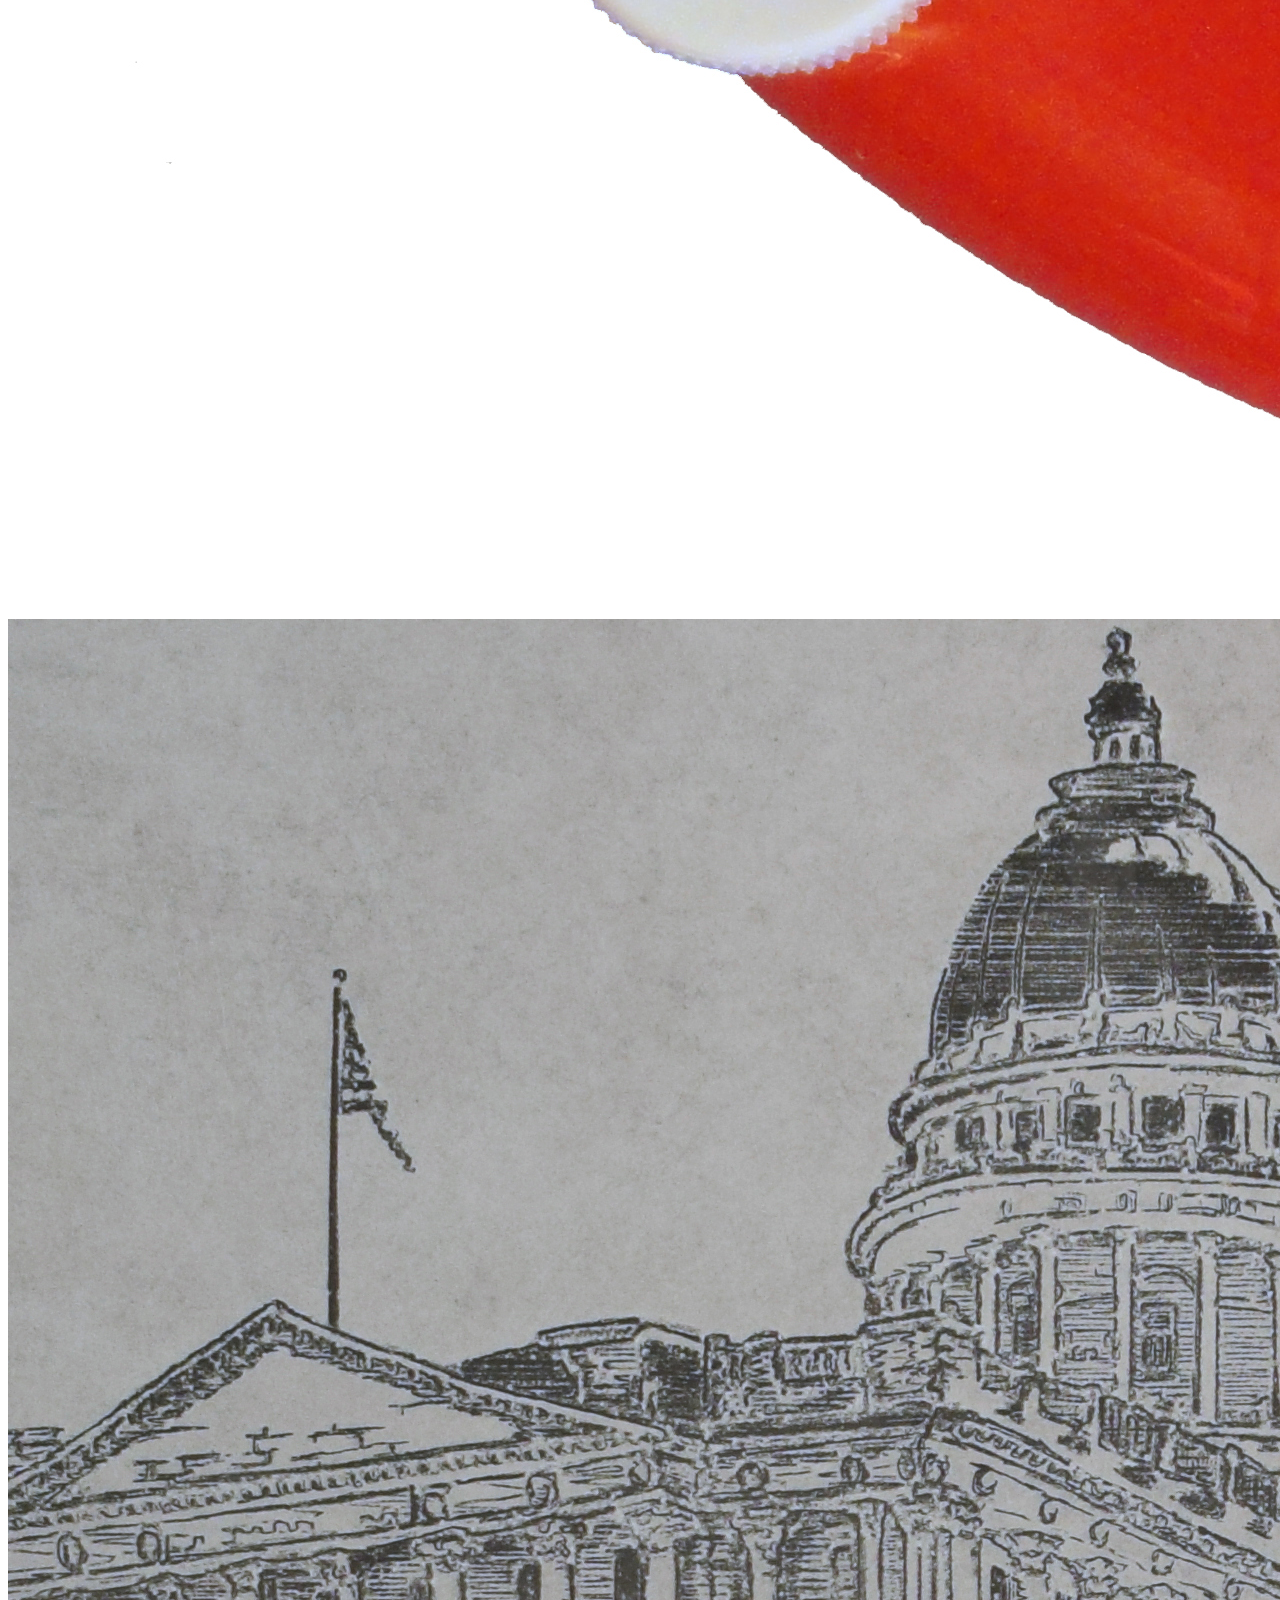
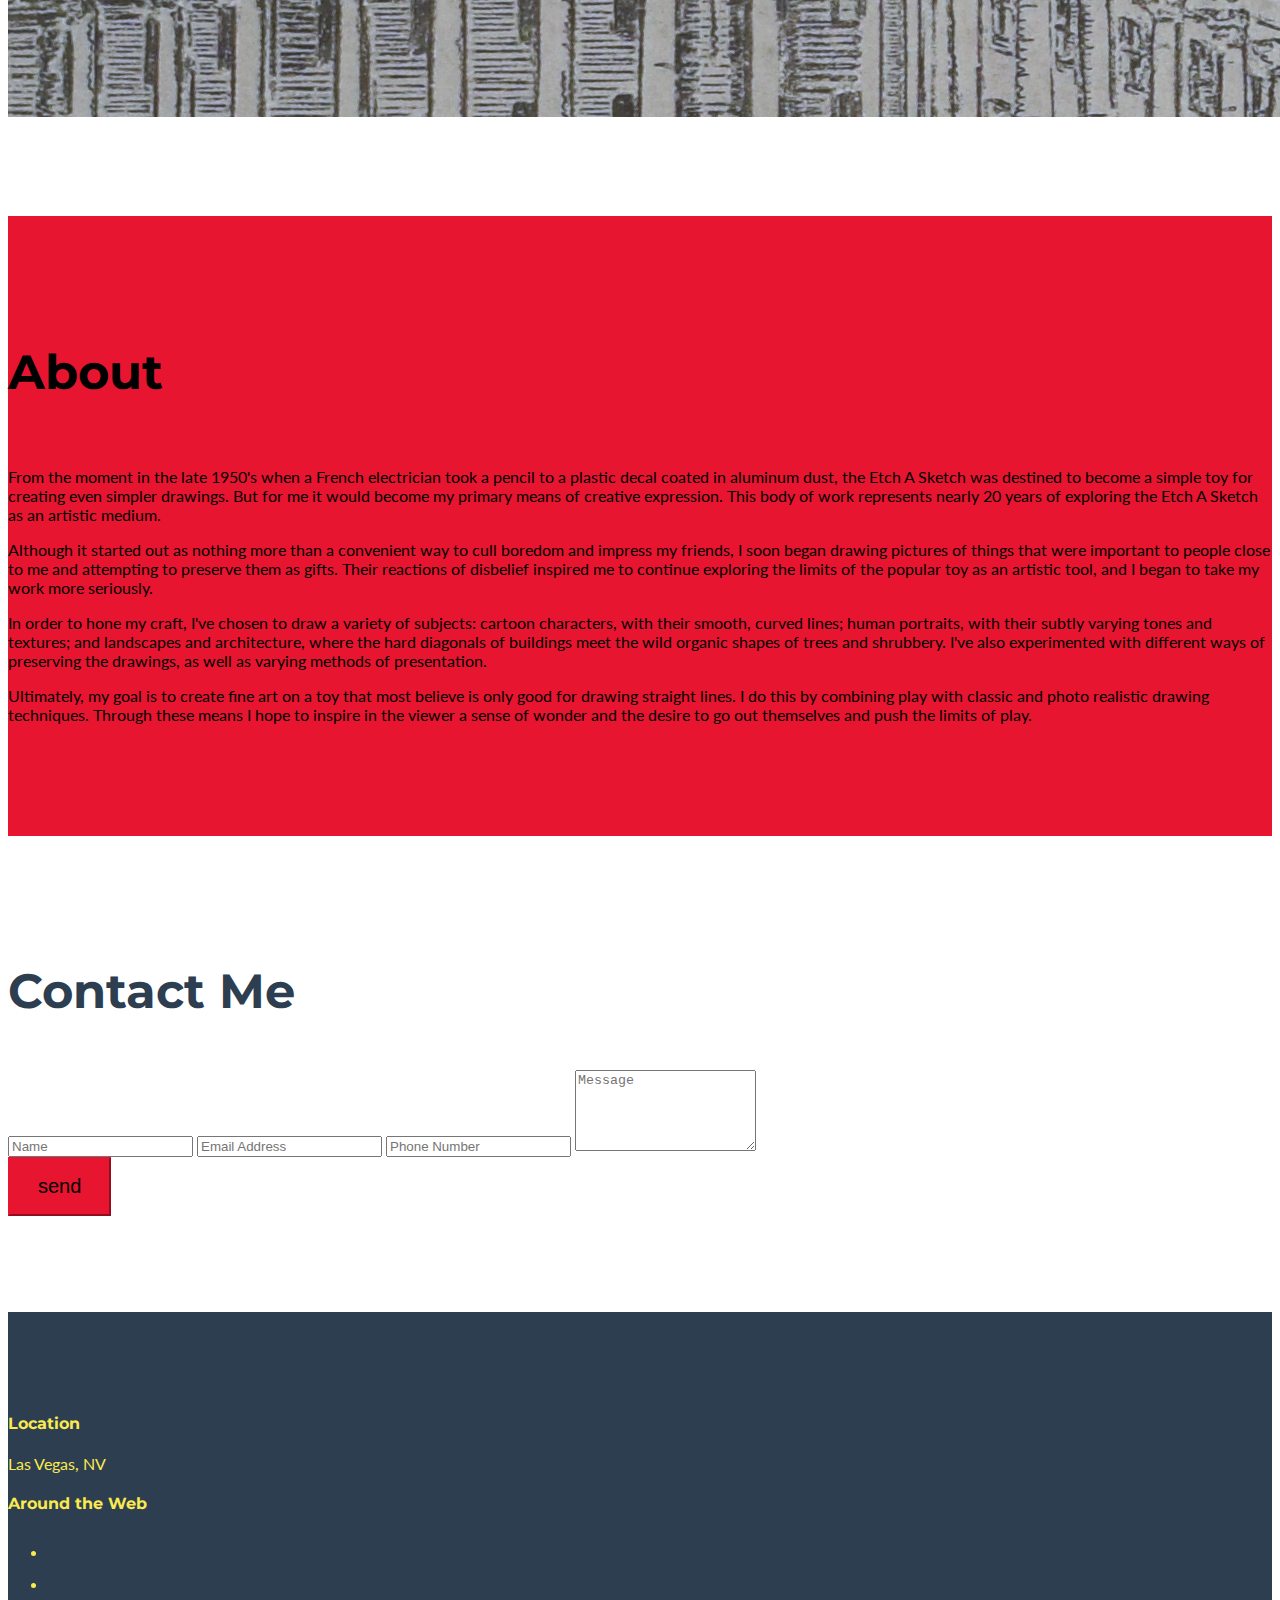
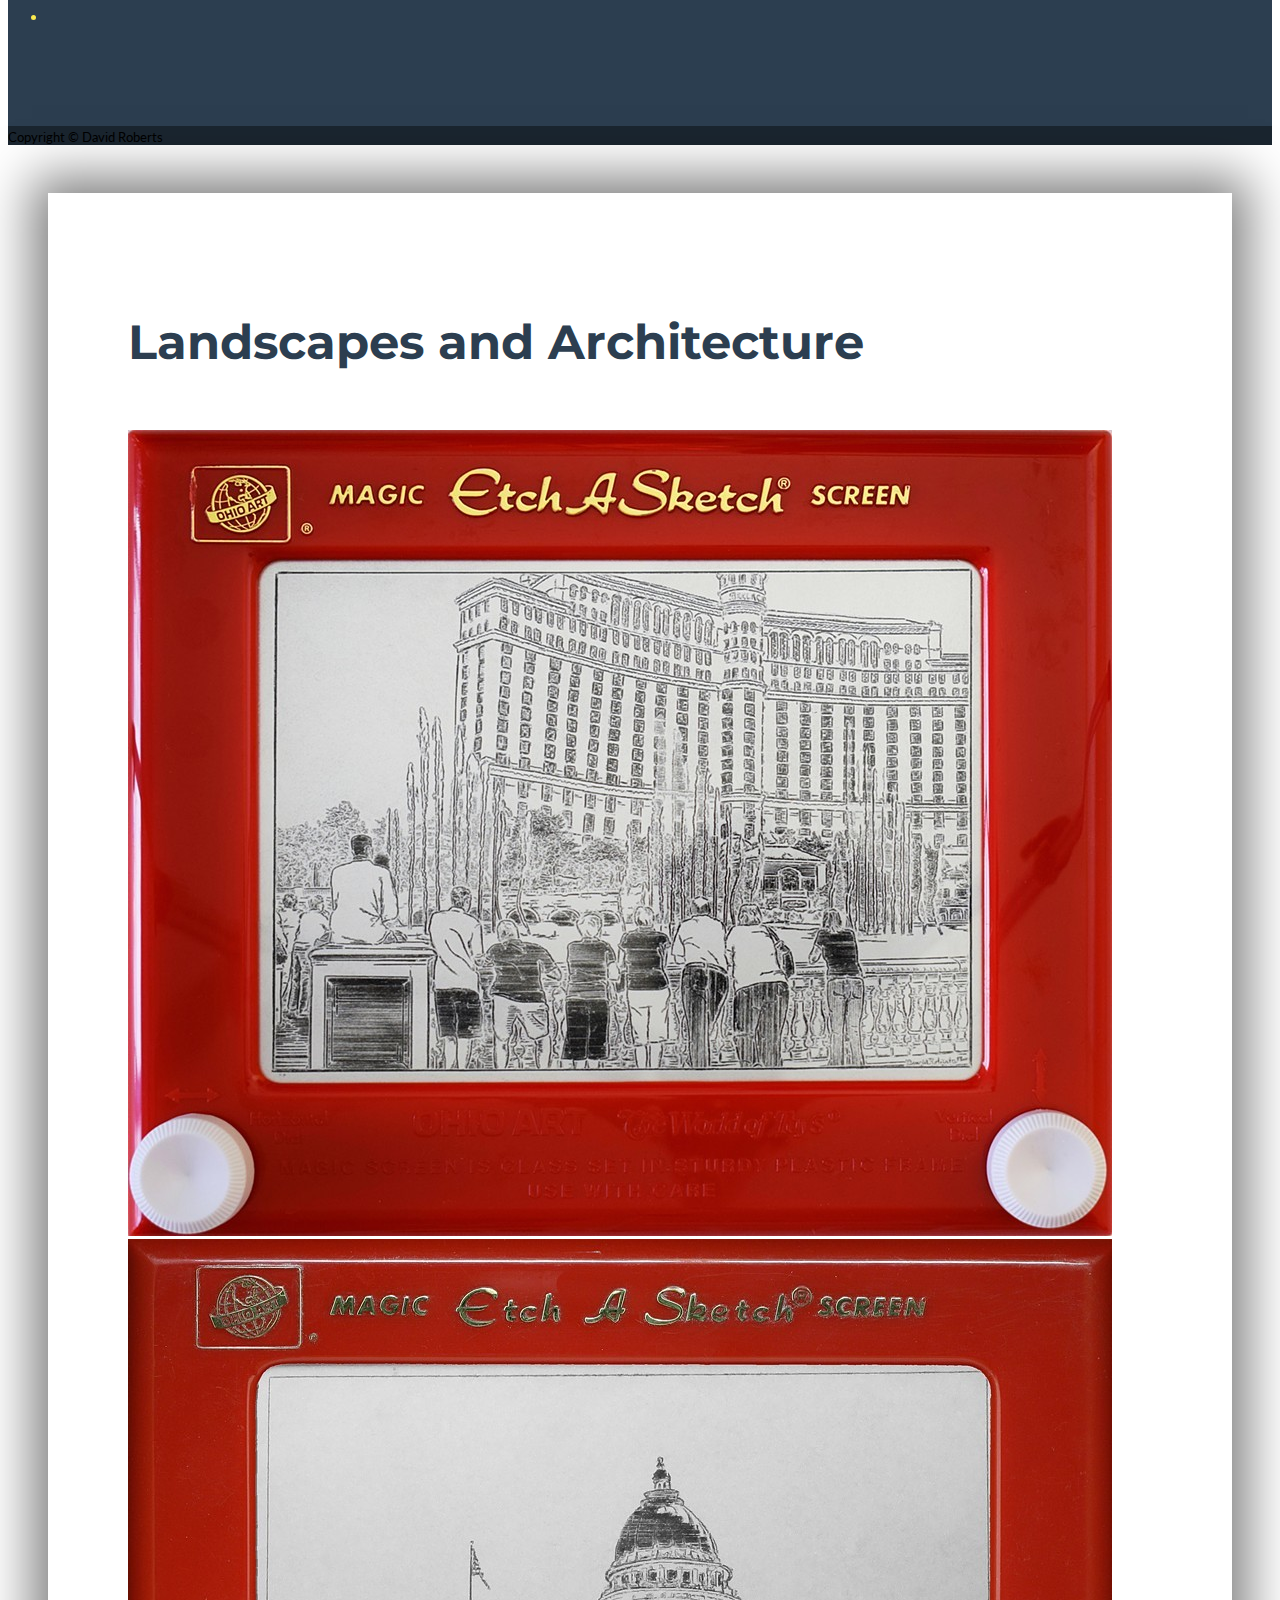
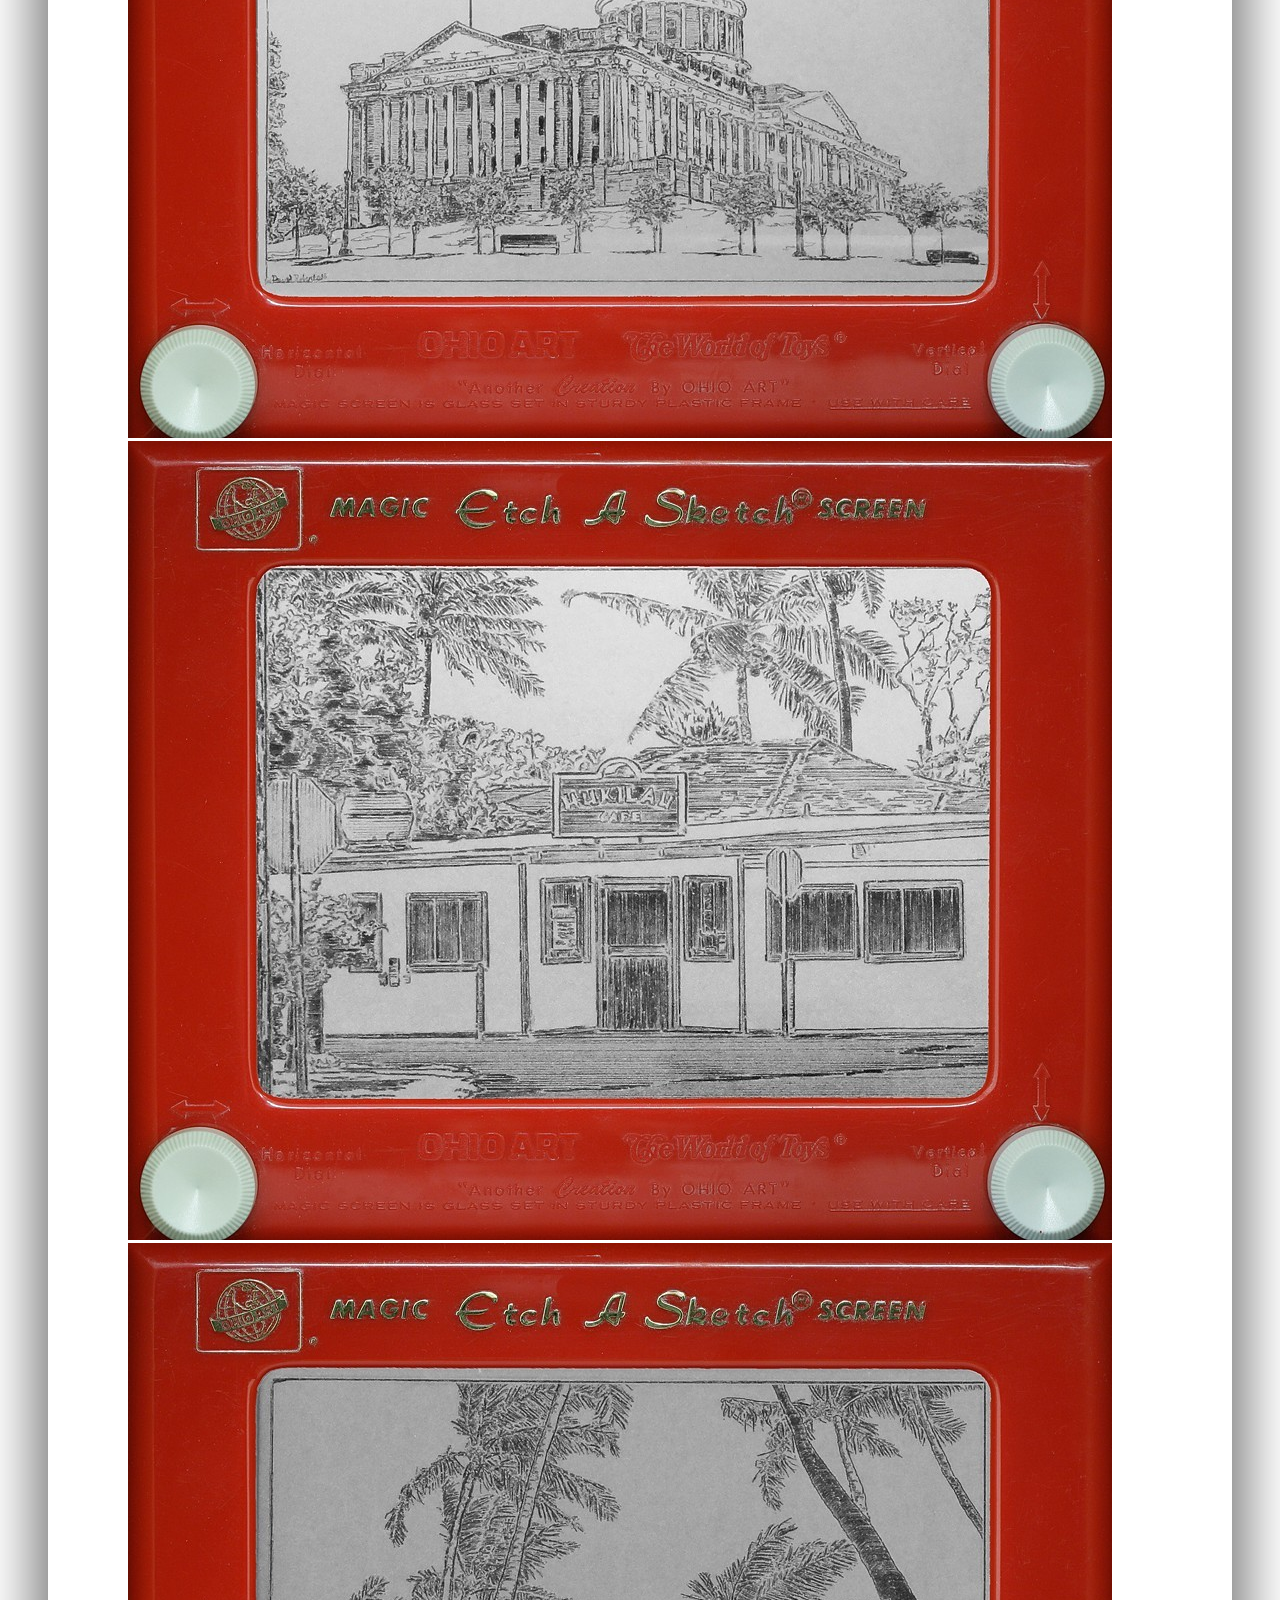
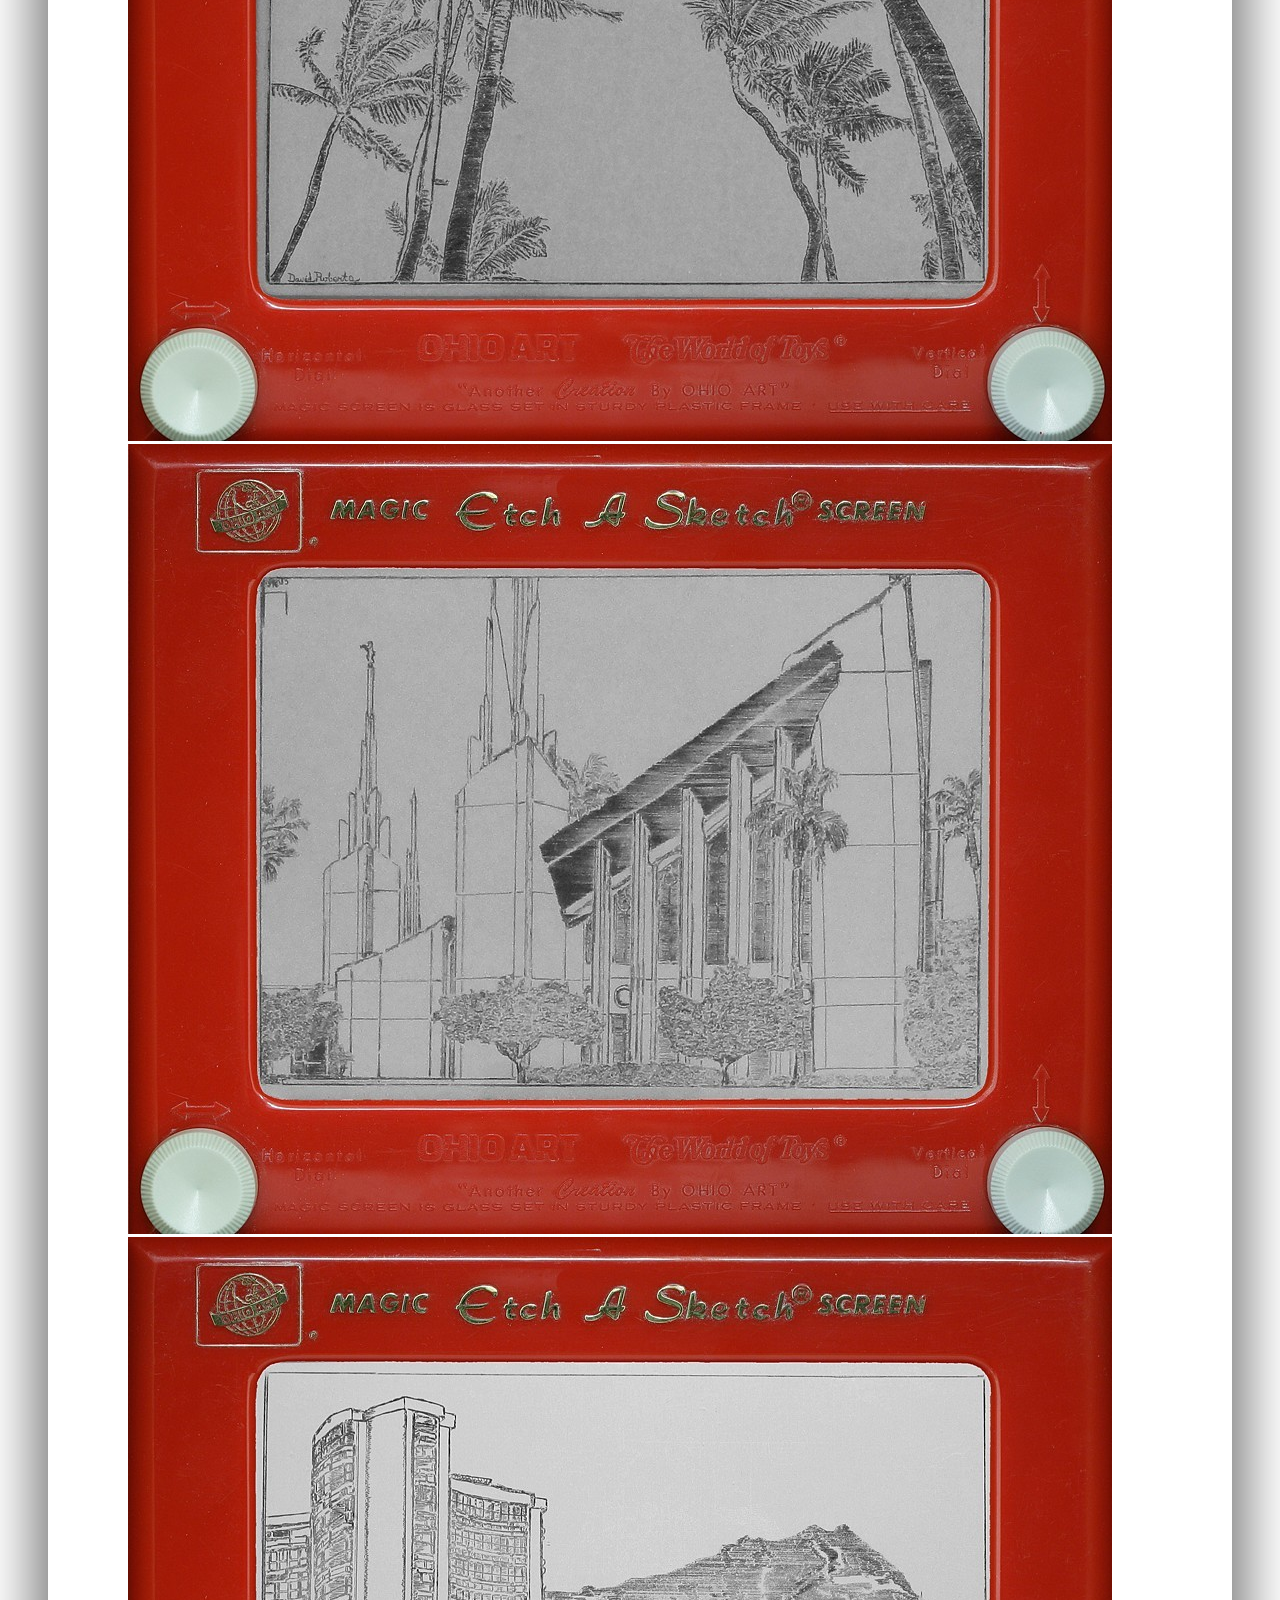
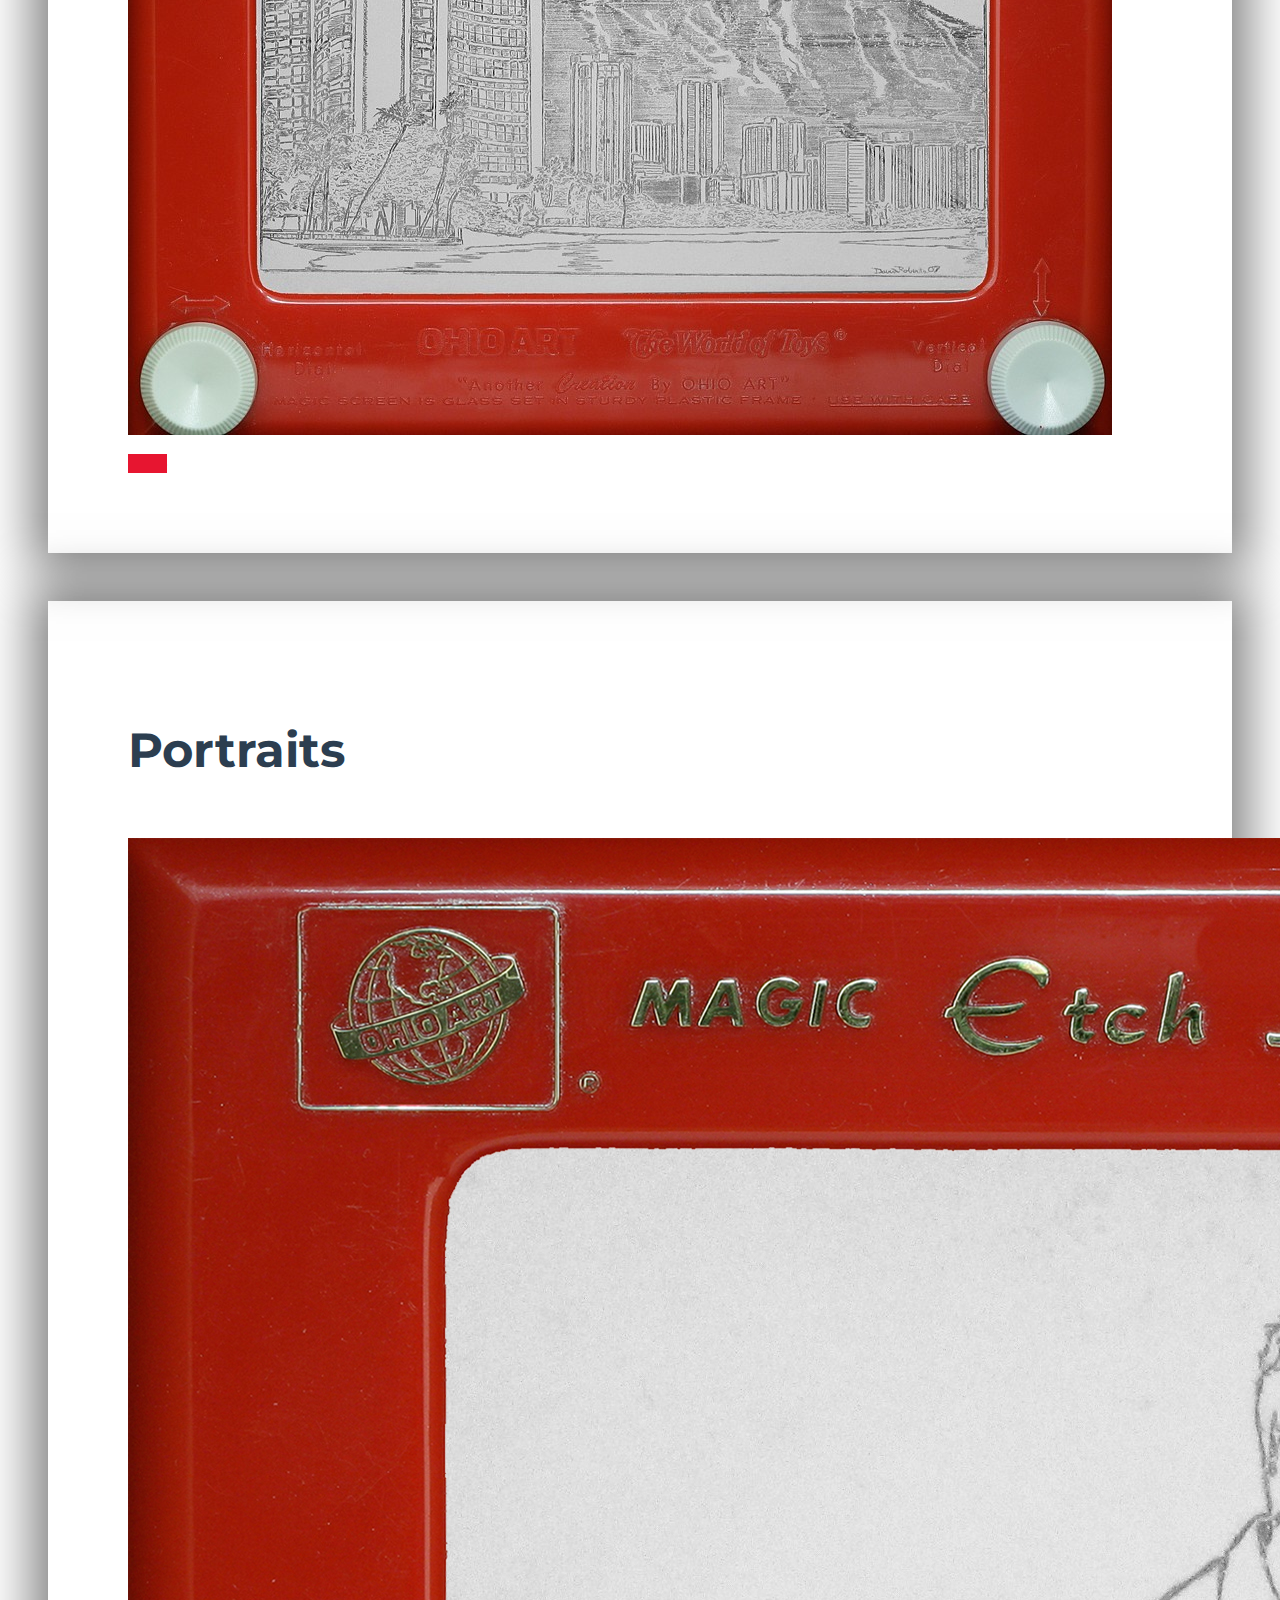
==== commit d54ee6f7: "Removing Bootstrap files" ====
--- a/index.html
+++ b/index.html
@@ -19,19 +19,14 @@
 
     <title>Etch Beyond</title>
 
-    <!-- Bootstrap core CSS -->
-    <link href="vendor/bootstrap/css/bootstrap.min.css" rel="stylesheet">
-
     <!-- Custom fonts for this template -->
     <link href="vendor/font-awesome/css/font-awesome.min.css" rel="stylesheet" type="text/css">
     <link href="https://fonts.googleapis.com/css?family=Montserrat:400,700" rel="stylesheet" type="text/css">
     <link href="https://fonts.googleapis.com/css?family=Lato:400,700,400italic,700italic" rel="stylesheet" type="text/css">
 
-    <!-- Plugin CSS -->
-    <link href="vendor/magnific-popup/magnific-popup.css" rel="stylesheet" type="text/css">
 
     <!-- Custom styles for this template -->
-    <link href="css/freelancer.min.css" rel="stylesheet">
+    <link href="css/stylesheet.css" rel="stylesheet">
 
   </head>
 
--- a/css/stylesheet.css
+++ b/css/stylesheet.css
@@ -0,0 +1,392 @@
+.colorscheme {
+  color: #347F56;
+  color: #3A4B40;
+  color: #9DB0A3;
+  color: #007BA9;
+  color: #43B0E0;
+}
+
+body {
+  font-family: 'Lato';
+}
+
+h1,
+h2,
+h3,
+h4,
+h5,
+h6 {
+  font-weight: 700;
+  font-family: 'Montserrat';
+}
+
+hr.star-light,
+hr.star-dark {
+  max-width: 15rem;
+  padding: 0;
+  text-align: center;
+  border: none;
+  border-top: solid 0.25rem;
+  margin-top: 2.5rem;
+  margin-bottom: 2.5rem;
+  margin-left: auto;
+  margin-right: auto;
+}
+
+hr.star-light:after,
+hr.star-dark:after {
+  position: relative;
+  top: -.8em;
+  display: inline-block;
+  padding: 0 0.25em;
+  content: '\f005';
+  font-family: FontAwesome;
+  font-size: 2em;
+}
+
+hr.star-light {
+  border-color: #FAEA4F;
+}
+
+hr.star-light:after {
+  color: #FAEA4F;
+  background-color: #E71530;
+}
+
+hr.star-dark {
+  border-color: #2C3E50;
+}
+
+hr.star-dark:after {
+  color: #2C3E50;
+  background-color: white;
+}
+
+section {
+  padding: 6rem 0;
+}
+
+section h2 {
+  font-size: 2.25rem;
+  line-height: 2rem;
+}
+
+@media (min-width: 992px) {
+  section h2 {
+    font-size: 3rem;
+    line-height: 2.5rem;
+  }
+}
+
+.btn-xl {
+  padding: 1rem 1.75rem;
+  font-size: 1.25rem;
+}
+
+.btn-social {
+  width: 3.25rem;
+  height: 3.25rem;
+  font-size: 1.25rem;
+  line-height: 2rem;
+}
+
+.scroll-to-top {
+  z-index: 1042;
+  right: 1rem;
+  bottom: 1rem;
+  display: none;
+}
+
+.scroll-to-top a {
+  width: 3.5rem;
+  height: 3.5rem;
+  background-color: rgba(33, 37, 41, 0.5);
+  line-height: 3.1rem;
+}
+
+#mainNav {
+  padding-top: 1rem;
+  padding-bottom: 1rem;
+  font-weight: 700;
+  font-family: 'Montserrat';
+}
+
+#mainNav .navbar-brand {
+  color: #FAEA4F;
+}
+
+#mainNav .navbar-nav {
+  margin-top: 1rem;
+  letter-spacing: 0.0625rem;
+}
+
+#mainNav .navbar-nav li.nav-item a.nav-link {
+  color: #FAEA4F;
+}
+
+#mainNav .navbar-nav li.nav-item a.nav-link:hover {
+  color: #E71530;
+}
+
+#mainNav .navbar-nav li.nav-item a.nav-link:active, #mainNav .navbar-nav li.nav-item a.nav-link:focus {
+  color: #FAEA4F;
+}
+
+#mainNav .navbar-nav li.nav-item a.nav-link.active {
+  color: #E71530;
+}
+
+#mainNav .navbar-toggler {
+  font-size: 80%;
+  padding: 0.8rem;
+}
+
+@media (min-width: 992px) {
+  #mainNav {
+    padding-top: 1.5rem;
+    padding-bottom: 1.5rem;
+    -webkit-transition: padding-top 0.3s, padding-bottom 0.3s;
+    -moz-transition: padding-top 0.3s, padding-bottom 0.3s;
+    transition: padding-top 0.3s, padding-bottom 0.3s;
+  }
+  #mainNav .navbar-brand {
+    font-size: 2em;
+    -webkit-transition: font-size 0.3s;
+    -moz-transition: font-size 0.3s;
+    transition: font-size 0.3s;
+  }
+  #mainNav .navbar-nav {
+    margin-top: 0;
+  }
+  #mainNav .navbar-nav > li.nav-item > a.nav-link.active {
+    color: #FAEA4F;
+    background: #E71530;
+  }
+  #mainNav .navbar-nav > li.nav-item > a.nav-link.active:active, #mainNav .navbar-nav > li.nav-item > a.nav-link.active:focus, #mainNav .navbar-nav > li.nav-item > a.nav-link.active:hover {
+    color: #FAEA4F;
+    background: #E71530;
+  }
+  #mainNav.navbar-shrink {
+    padding-top: 0.5rem;
+    padding-bottom: 0.5rem;
+  }
+  #mainNav.navbar-shrink .navbar-brand {
+    font-size: 1.5em;
+  }
+}
+
+header.masthead {
+  padding-top: calc(6rem + 72px);
+  padding-bottom: 6rem;
+}
+
+header.masthead h1 {
+  font-size: 3rem;
+  line-height: 3rem;
+}
+
+header.masthead h2 {
+  font-size: 1.3rem;
+  font-family: 'Lato';
+}
+
+@media (min-width: 992px) {
+  header.masthead {
+    padding-top: calc(6rem + 106px);
+    padding-bottom: 6rem;
+  }
+  header.masthead h1 {
+    font-size: 4.75em;
+    line-height: 4rem;
+  }
+  header.masthead h2 {
+    font-size: 1.75em;
+  }
+}
+
+.portfolio {
+  margin-bottom: -15px;
+}
+
+.portfolio .portfolio-item {
+  position: relative;
+  display: block;
+  max-width: 25rem;
+  margin-bottom: 15px;
+}
+
+.portfolio .portfolio-item .portfolio-item-caption {
+  -webkit-transition: all ease 0.5s;
+  -moz-transition: all ease 0.5s;
+  transition: all ease 0.5s;
+  opacity: 0;
+  background-color: rgba(24, 188, 156, 0.9);
+}
+
+.portfolio .portfolio-item .portfolio-item-caption:hover {
+  opacity: 1;
+}
+
+.portfolio .portfolio-item .portfolio-item-caption .portfolio-item-caption-content {
+  font-size: 1.5rem;
+}
+
+@media (min-width: 576px) {
+  .portfolio {
+    margin-bottom: -30px;
+  }
+  .portfolio .portfolio-item {
+    margin-bottom: 30px;
+  }
+}
+
+.portfolio-modal .portfolio-modal-dialog {
+  padding: 3rem 1rem;
+  min-height: calc(100vh - 2rem);
+  margin: 1rem calc(1rem - 8px);
+  position: relative;
+  z-index: 2;
+  -moz-box-shadow: 0 0 3rem 1rem rgba(0, 0, 0, 0.5);
+  -webkit-box-shadow: 0 0 3rem 1rem rgba(0, 0, 0, 0.5);
+  box-shadow: 0 0 3rem 1rem rgba(0, 0, 0, 0.5);
+}
+
+.portfolio-modal .portfolio-modal-dialog .close-button {
+  position: absolute;
+  top: 2rem;
+  right: 2rem;
+}
+
+.portfolio-modal .portfolio-modal-dialog .close-button i {
+  line-height: 38px;
+}
+
+.portfolio-modal .portfolio-modal-dialog h2 {
+  font-size: 2rem;
+}
+
+@media (min-width: 768px) {
+  .portfolio-modal .portfolio-modal-dialog {
+    min-height: 100vh;
+    padding: 5rem;
+    margin: 3rem calc(3rem - 8px);
+  }
+  .portfolio-modal .portfolio-modal-dialog h2 {
+    font-size: 3rem;
+  }
+}
+
+.floating-label-form-group {
+  position: relative;
+  border-bottom: 1px solid #e9ecef;
+}
+
+.floating-label-form-group input,
+.floating-label-form-group textarea {
+  font-size: 1.5em;
+  position: relative;
+  z-index: 1;
+  padding-right: 0;
+  padding-left: 0;
+  resize: none;
+  border: none;
+  border-radius: 0;
+  background: none;
+  box-shadow: none !important;
+}
+
+.floating-label-form-group label {
+  font-size: 0.85em;
+  line-height: 1.764705882em;
+  position: relative;
+  z-index: 0;
+  top: 2em;
+  display: block;
+  margin: 0;
+  -webkit-transition: top 0.3s ease, opacity 0.3s ease;
+  -moz-transition: top 0.3s ease, opacity 0.3s ease;
+  -ms-transition: top 0.3s ease, opacity 0.3s ease;
+  transition: top 0.3s ease, opacity 0.3s ease;
+  opacity: 0;
+}
+
+.floating-label-form-group:not(:first-child) {
+  padding-left: 14px;
+  border-left: 1px solid #e9ecef;
+}
+
+.floating-label-form-group-with-value label {
+  top: 0;
+  opacity: 1;
+}
+
+.floating-label-form-group-with-focus label {
+  color: #E71530;
+}
+
+form .row:first-child .floating-label-form-group {
+  border-top: 1px solid #e9ecef;
+}
+
+.footer {
+  padding-top: 5rem;
+  padding-bottom: 5rem;
+  background-color: #2C3E50;
+  color: #FAEA4F;
+}
+
+.copyright {
+  background-color: #1a252f;
+}
+
+a {
+  color: #E71530;
+}
+
+a:focus, a:hover, a:active {
+  color: #128f76;
+}
+
+.btn {
+  border-width: 2px;
+}
+
+.bg-primary {
+  background-color: #E71530 !important;
+}
+
+.bg-secondary {
+  background-color: #2C3E50 !important;
+}
+
+.text-primary {
+  color: #E71530 !important;
+}
+
+.text-secondary {
+  color: #2C3E50 !important;
+}
+
+.btn-primary {
+  background-color: #E71530;
+  border-color: #E71530;
+}
+
+.btn-primary:hover, .btn-primary:focus, .btn-primary:active {
+  background-color: #128f76;
+  border-color: #128f76;
+}
+
+.btn-secondary {
+  background-color: #2C3E50;
+  border-color: #2C3E50;
+}
+
+.btn-secondary:hover, .btn-secondary:focus, .btn-secondary:active {
+  background-color: #1a252f;
+  border-color: #1a252f;
+}
+
+.porttext {
+  color: white;
+}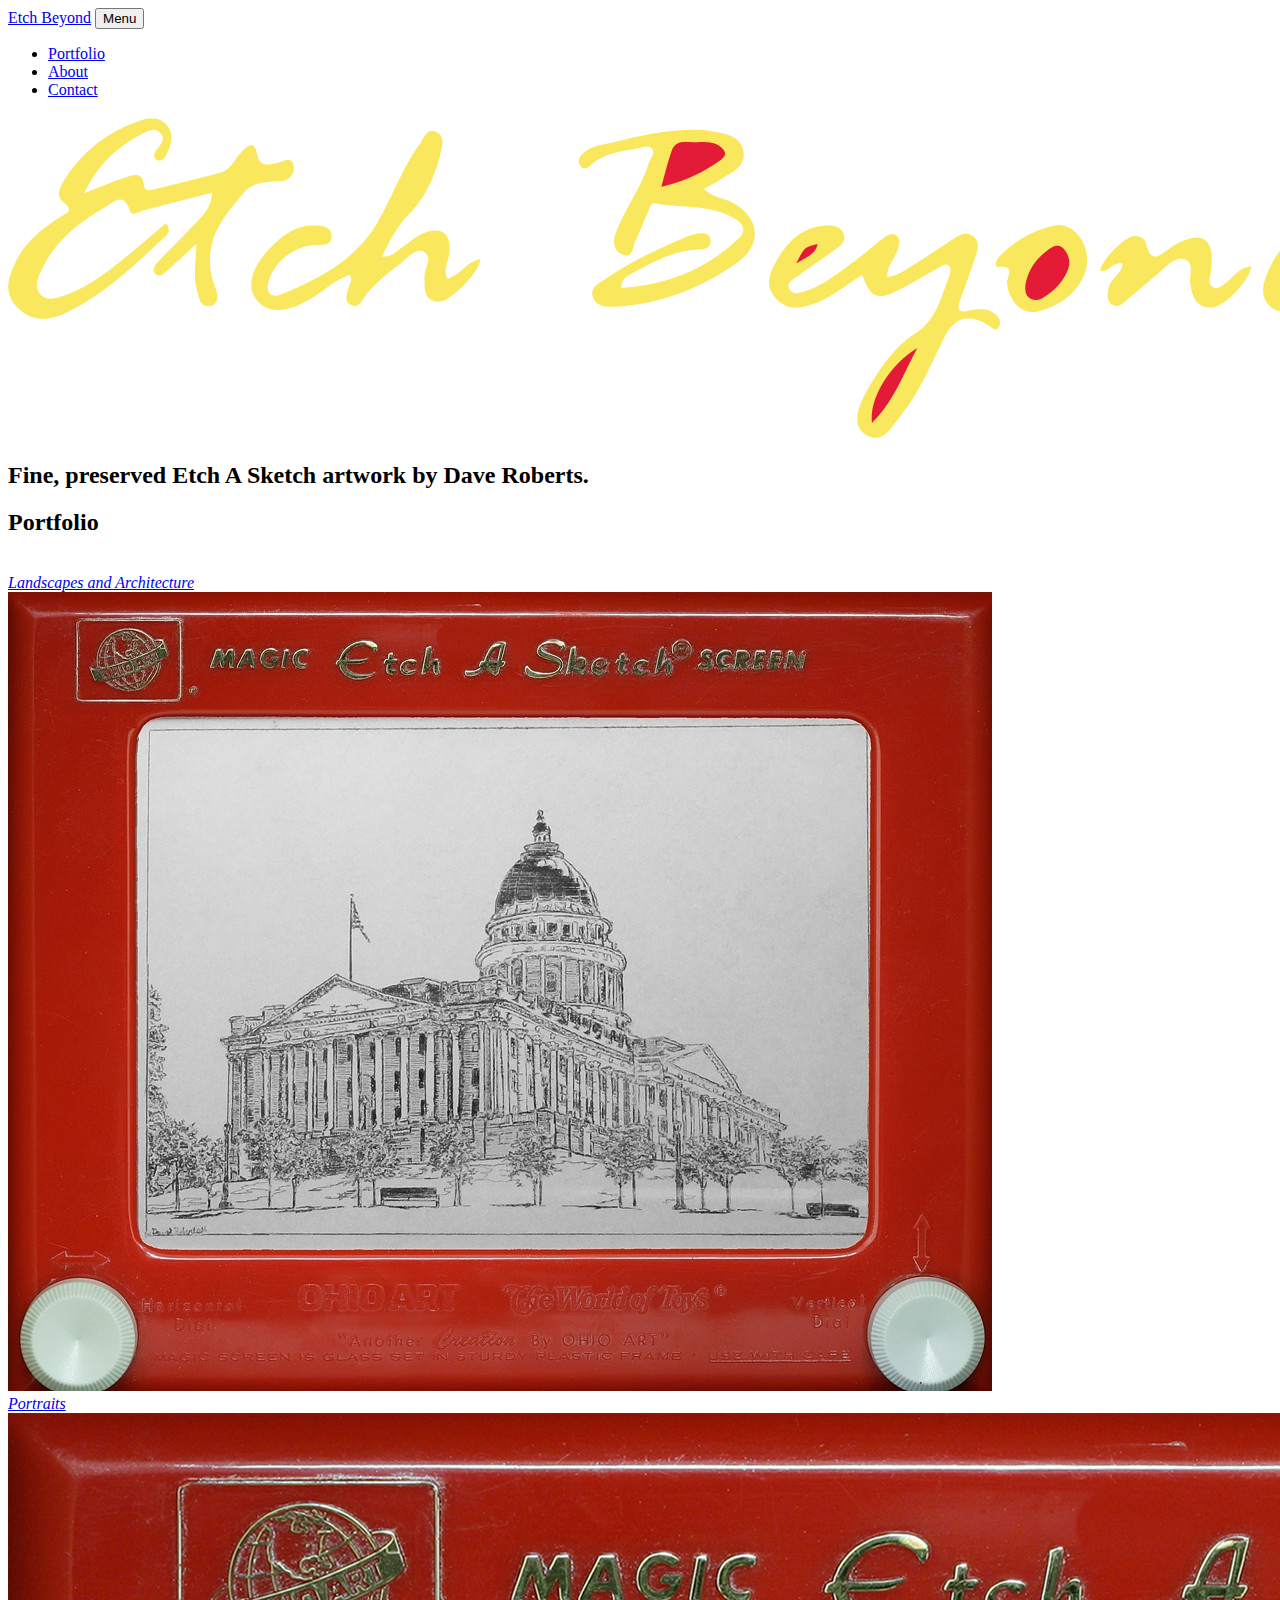
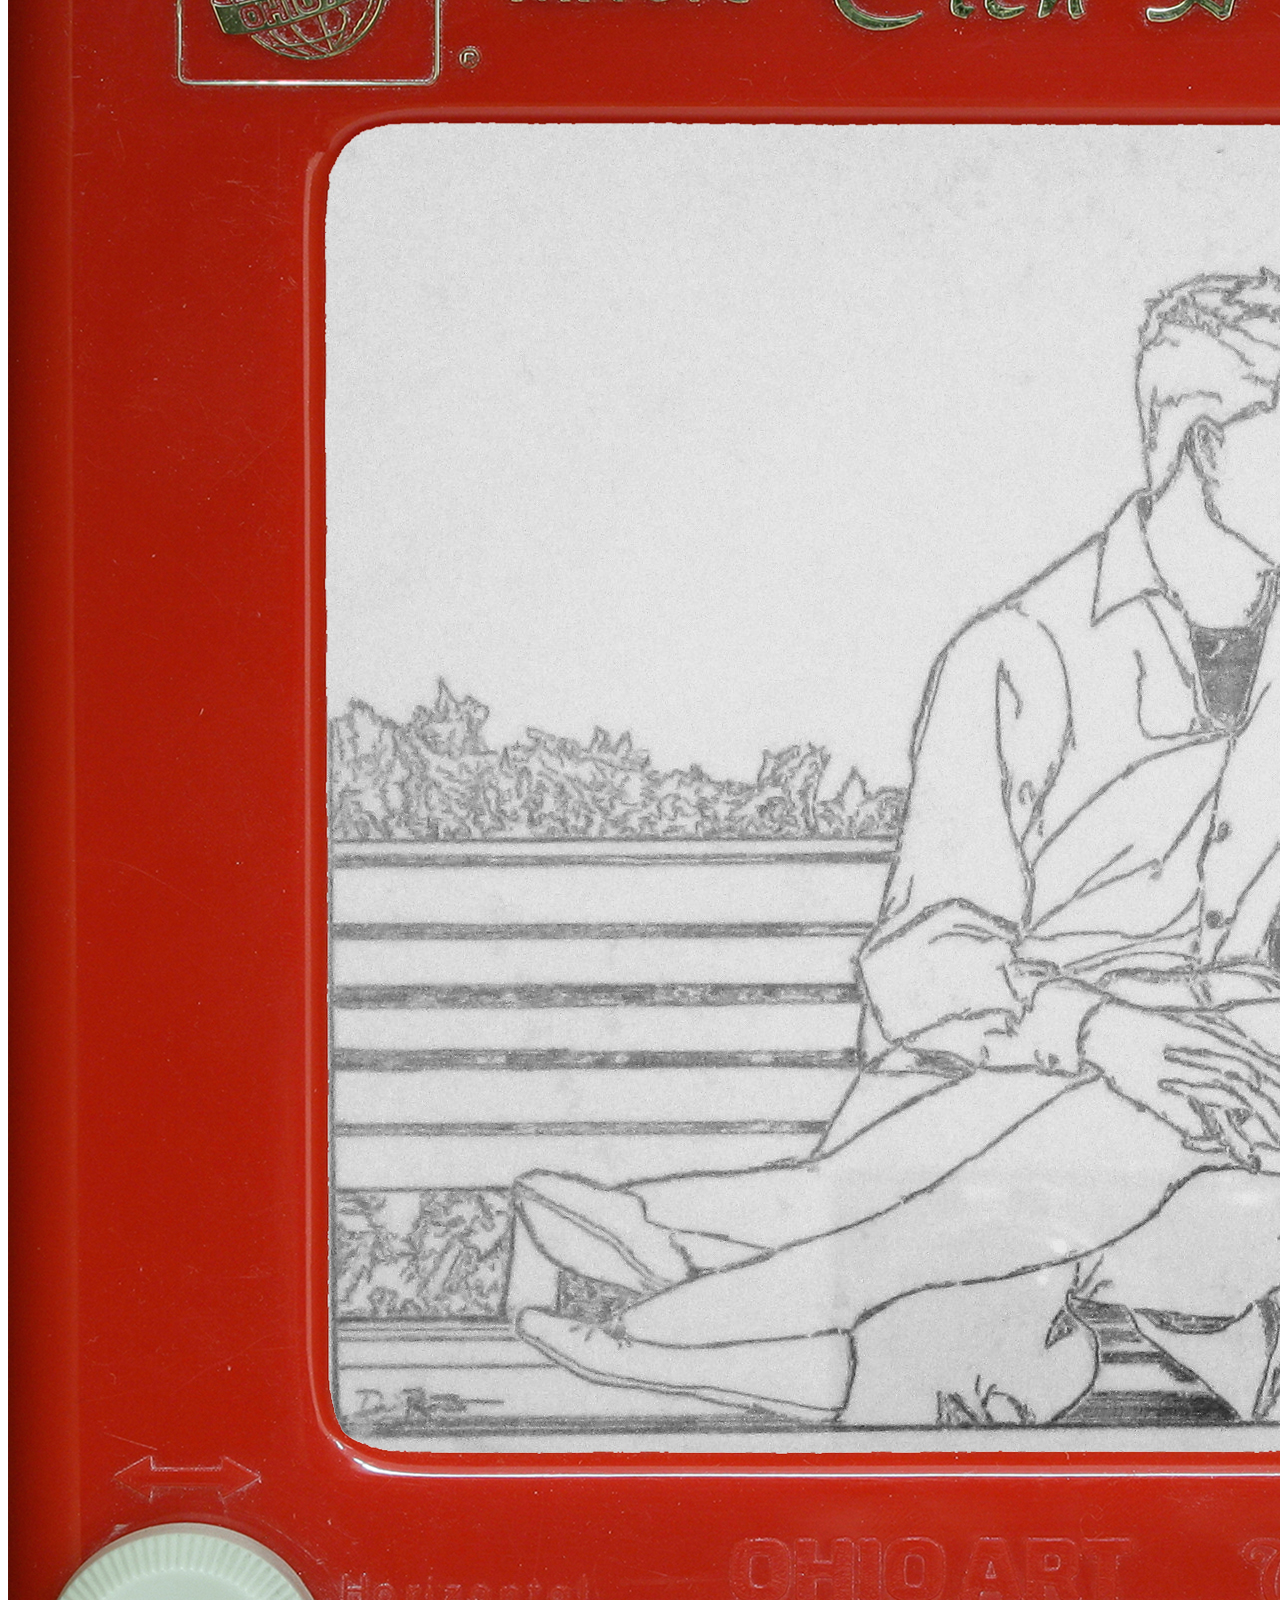
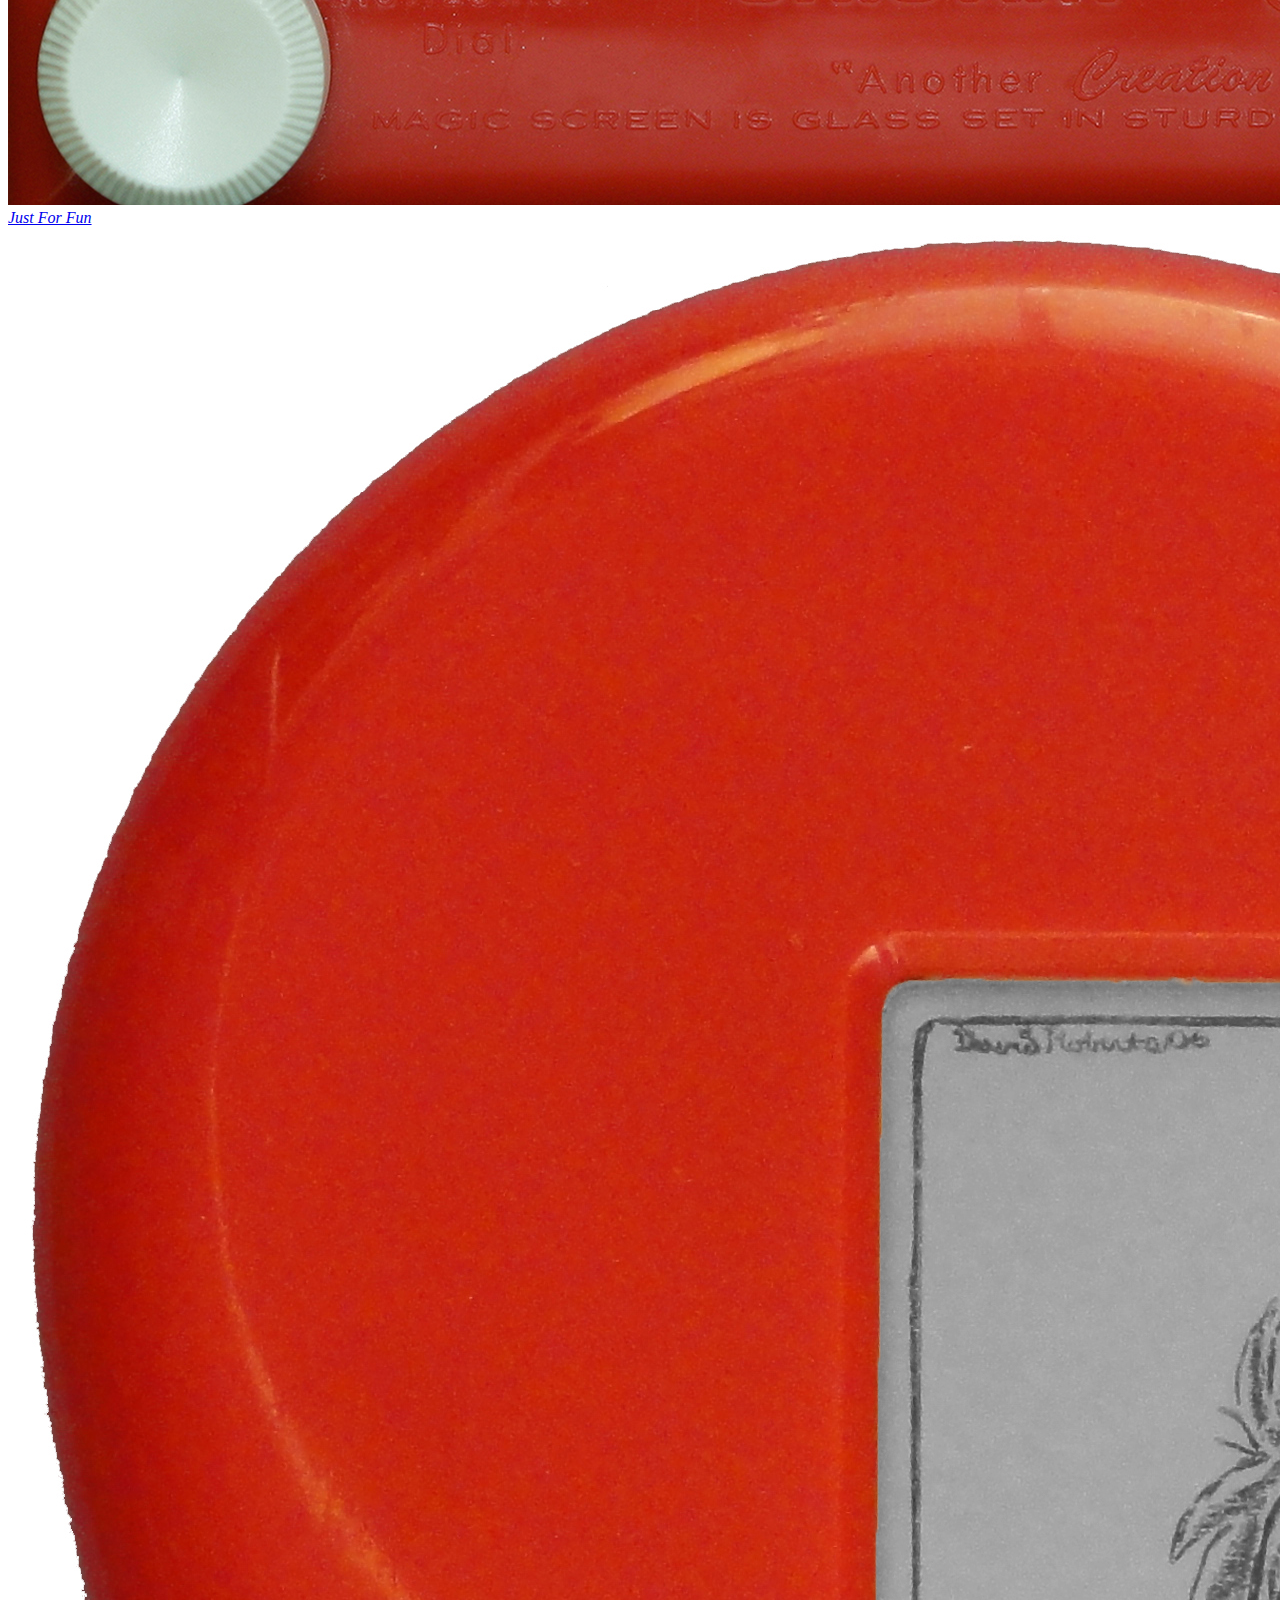
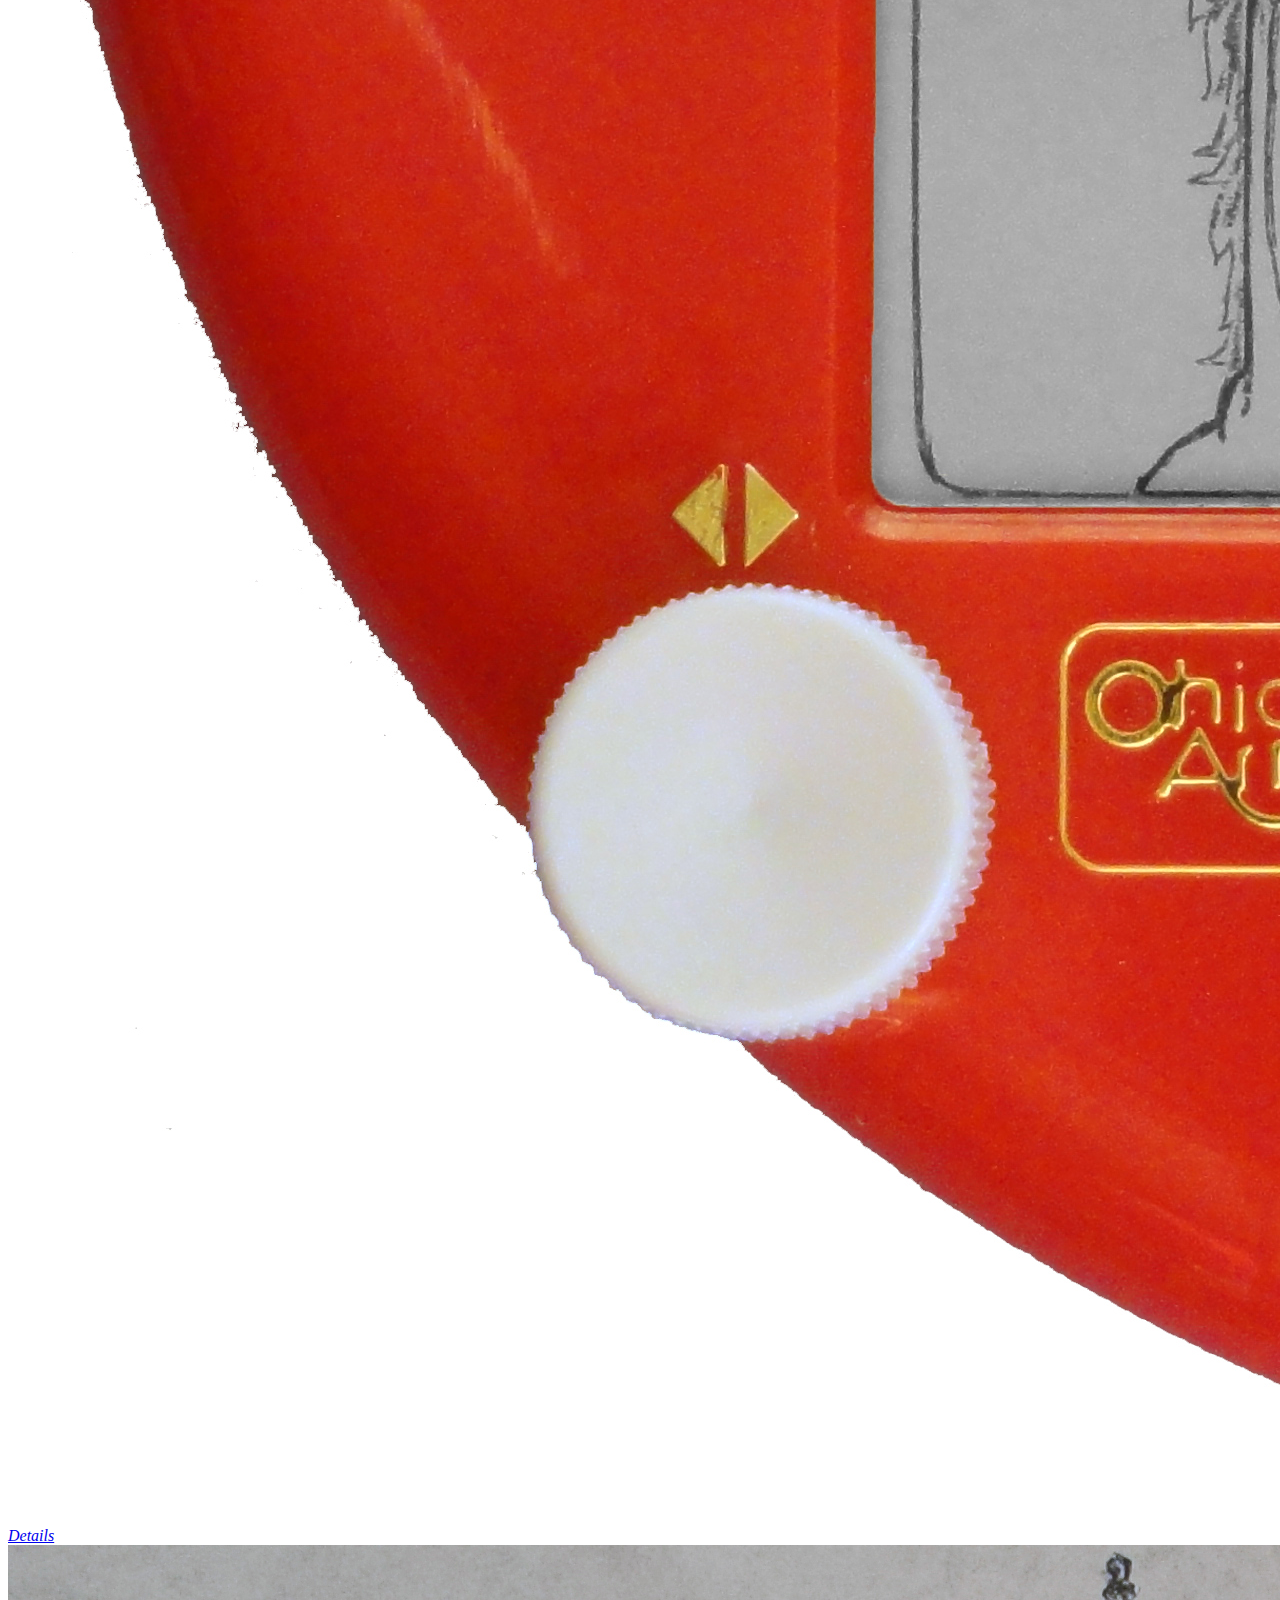
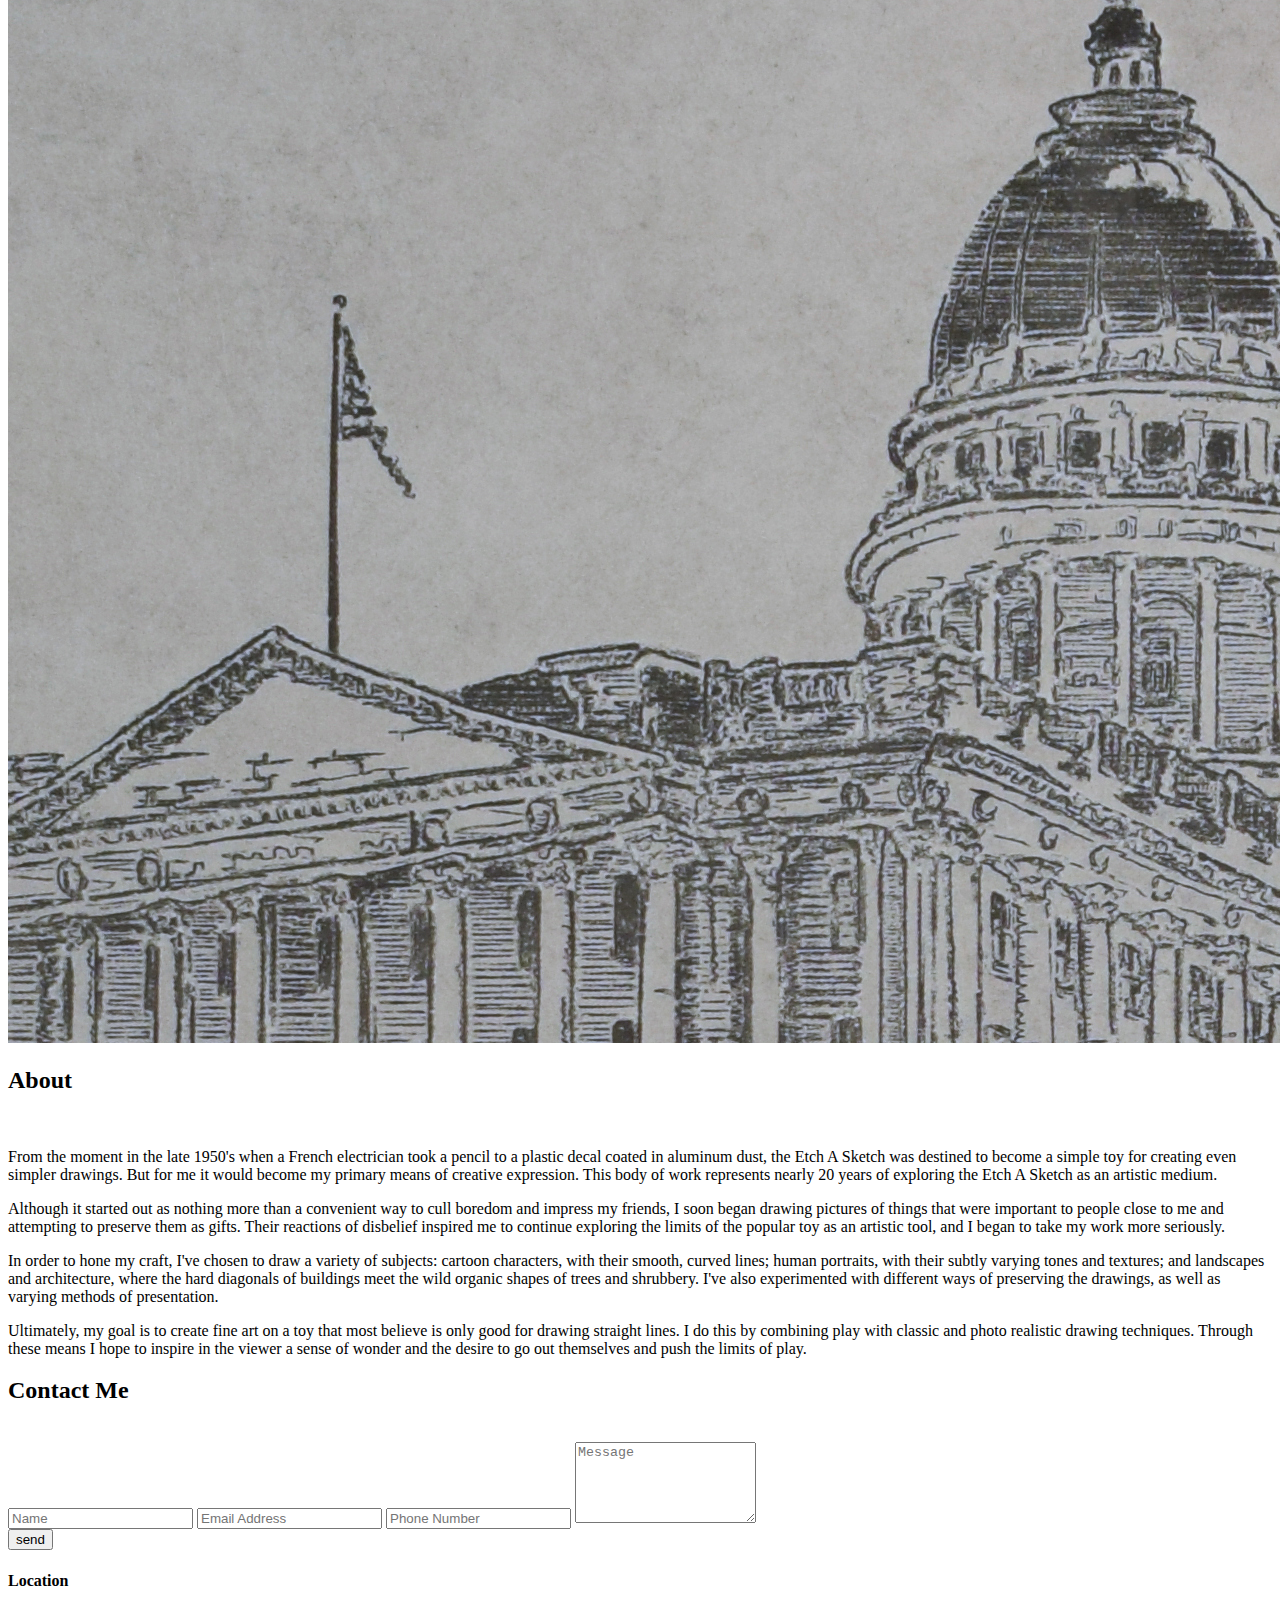
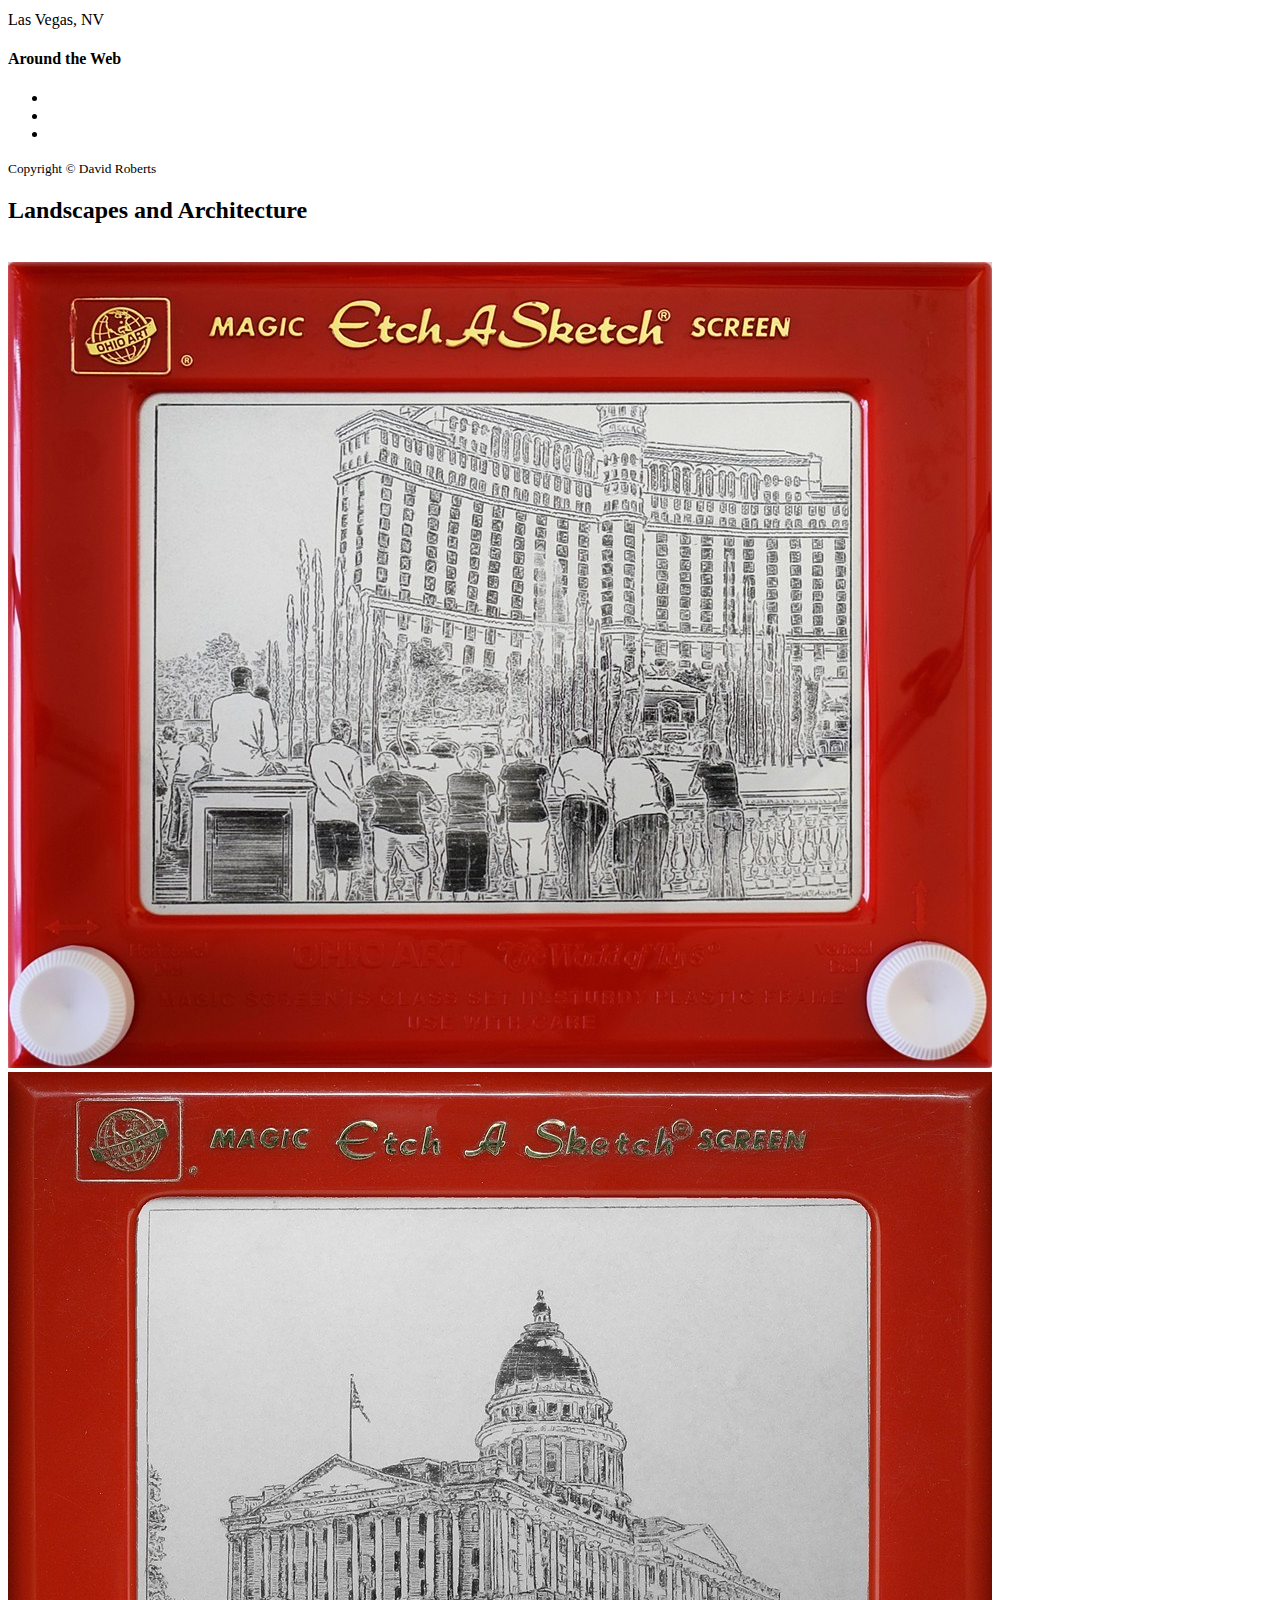
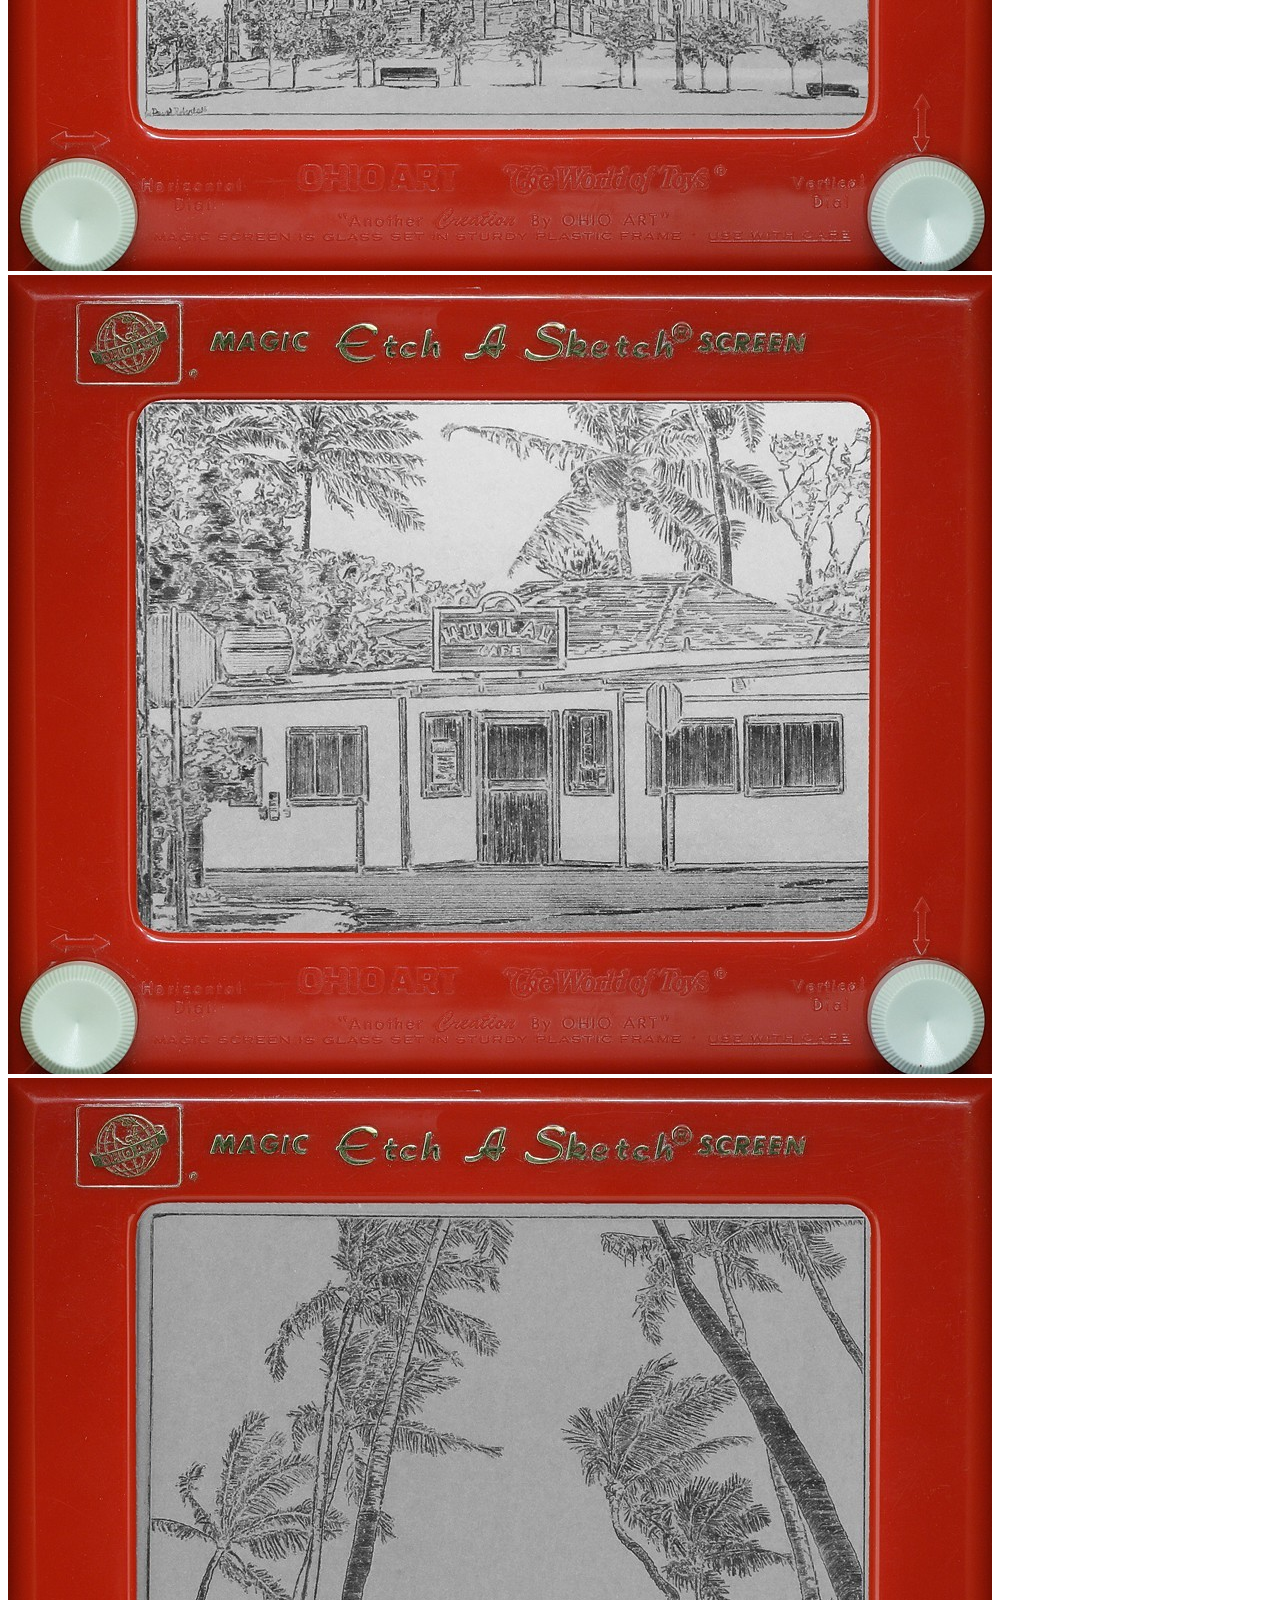
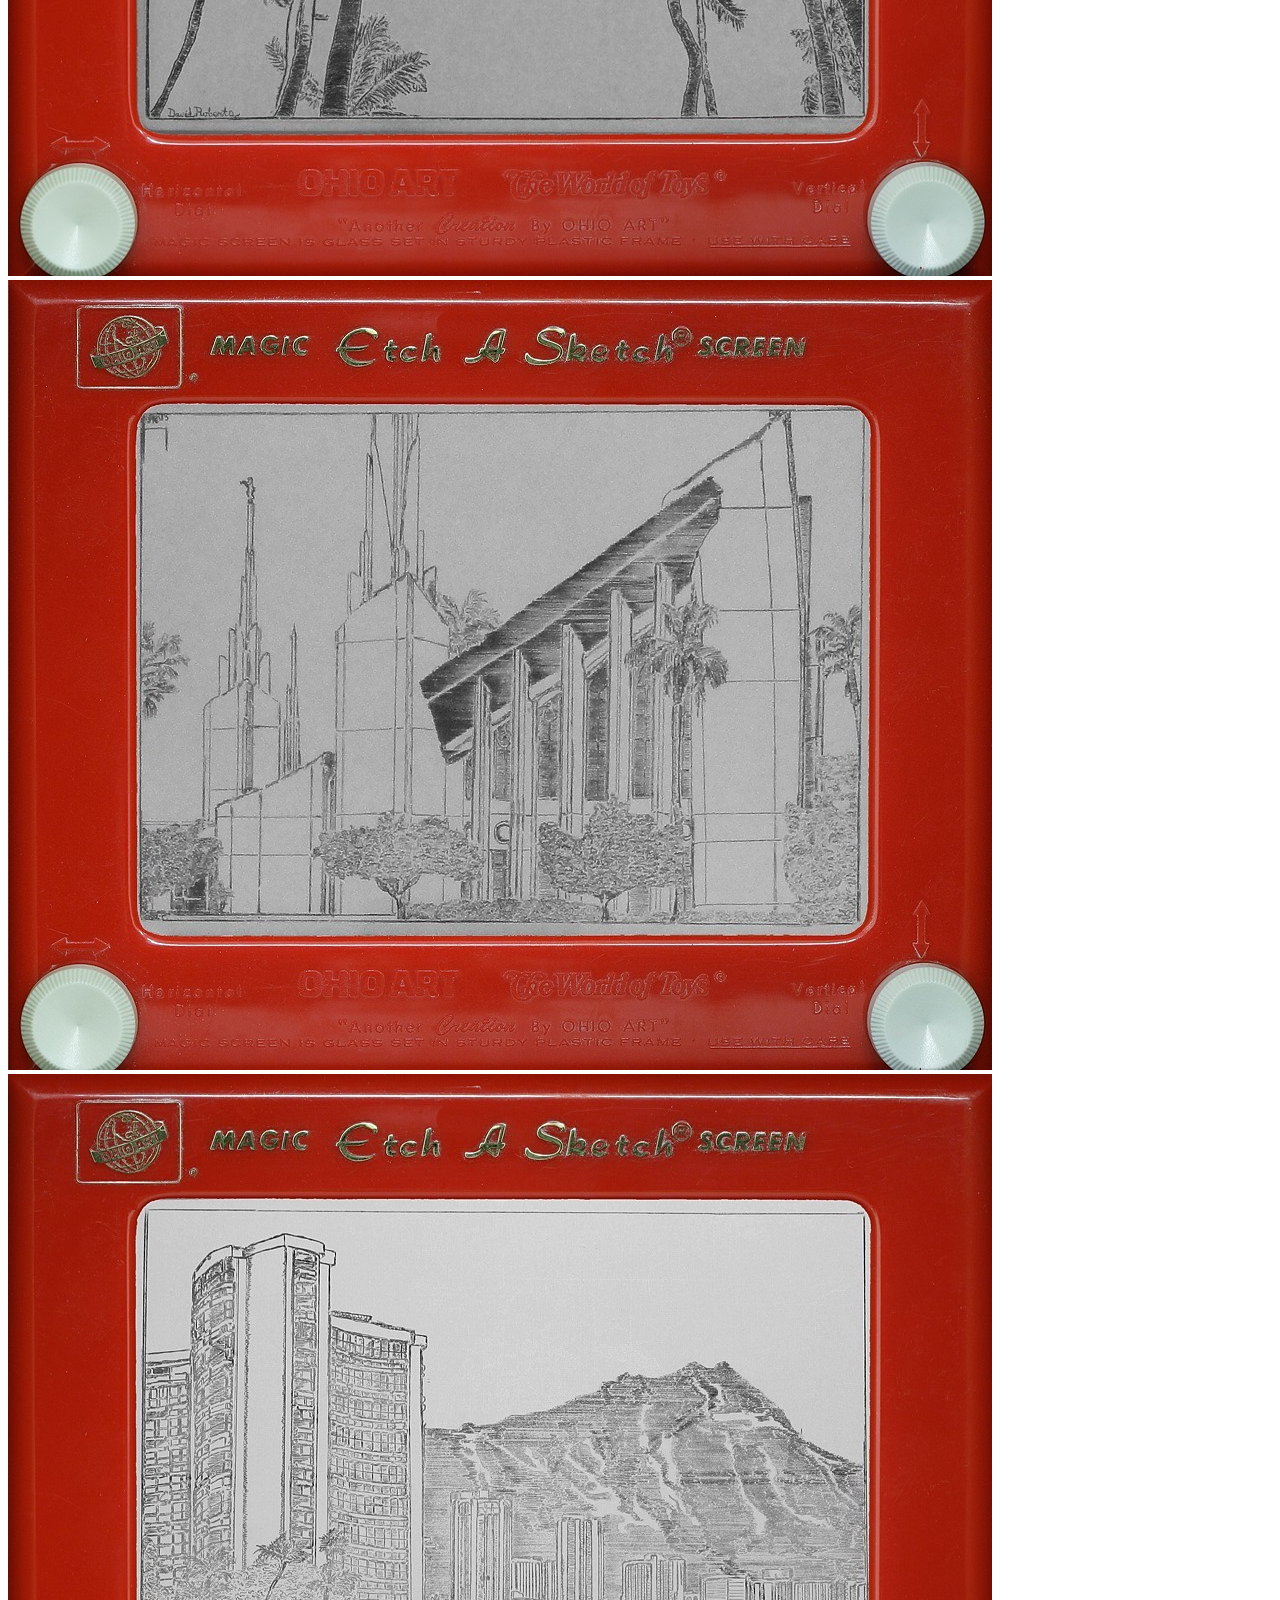
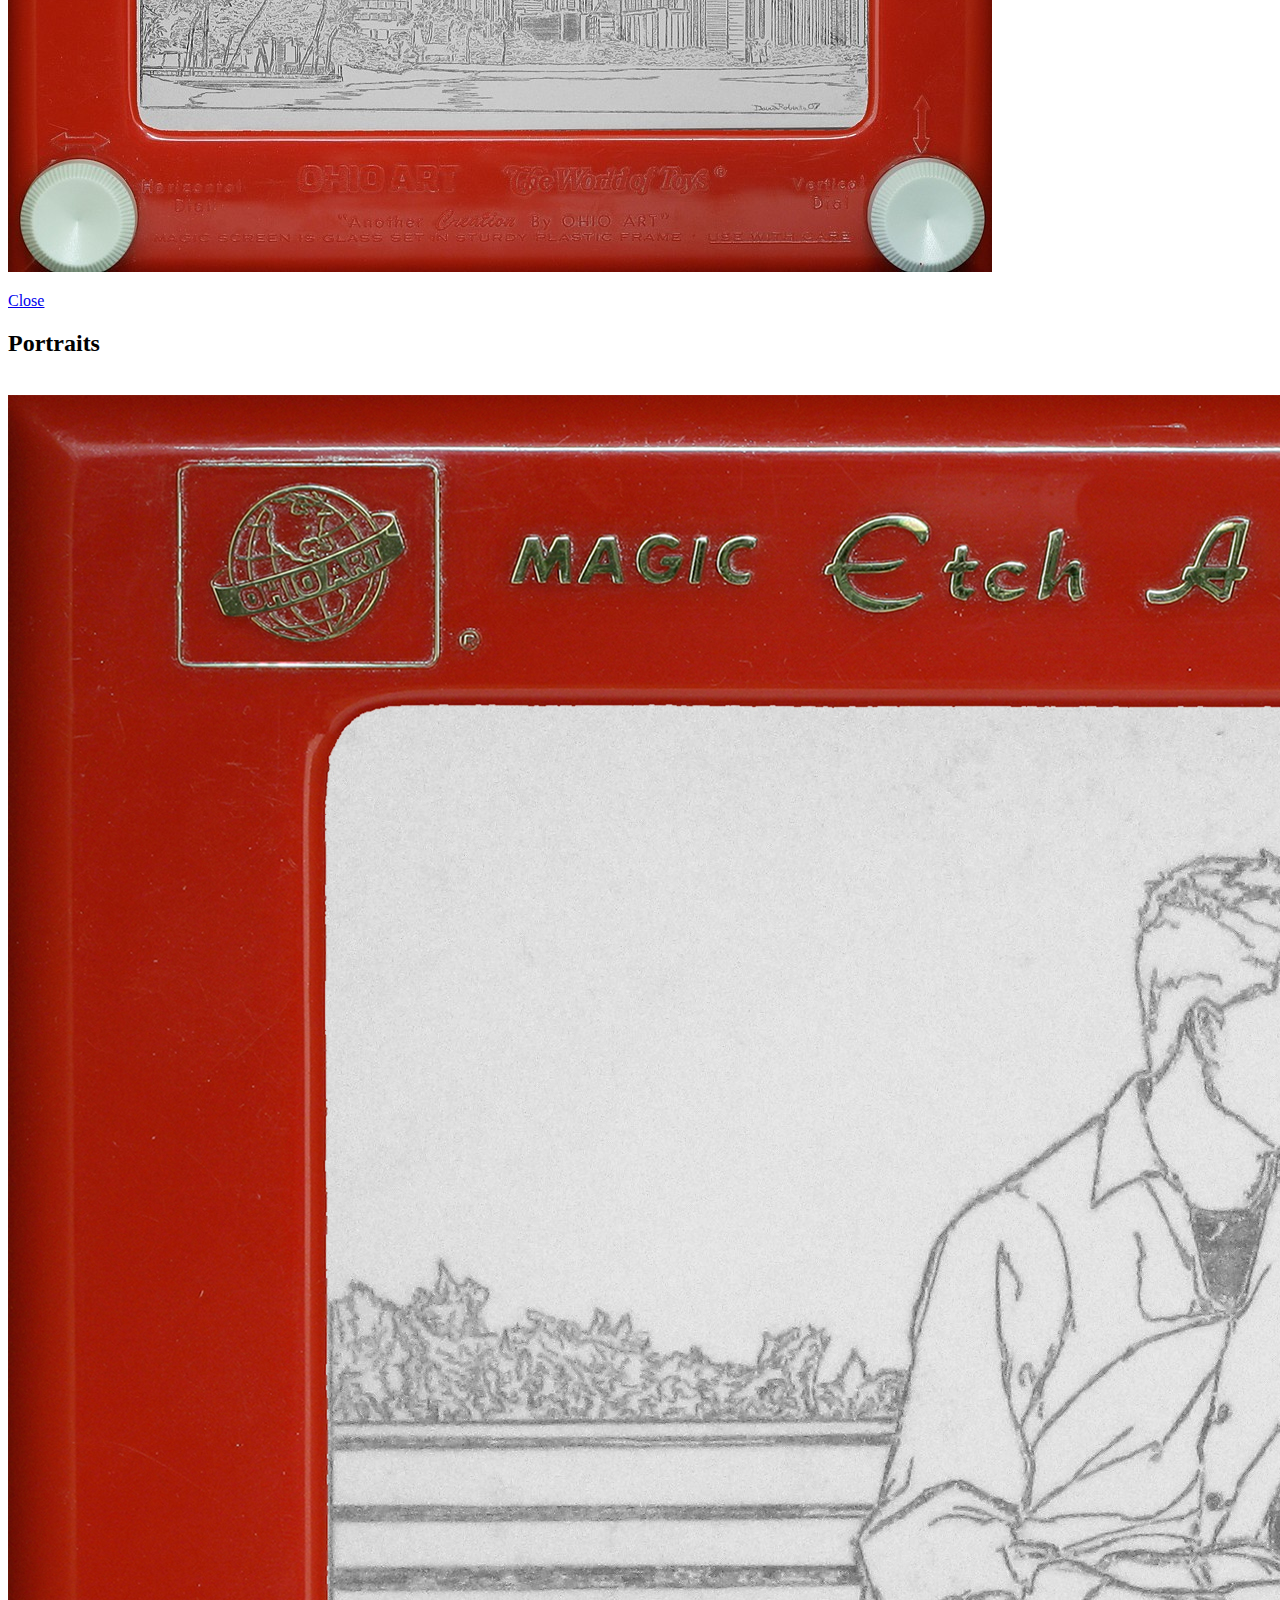
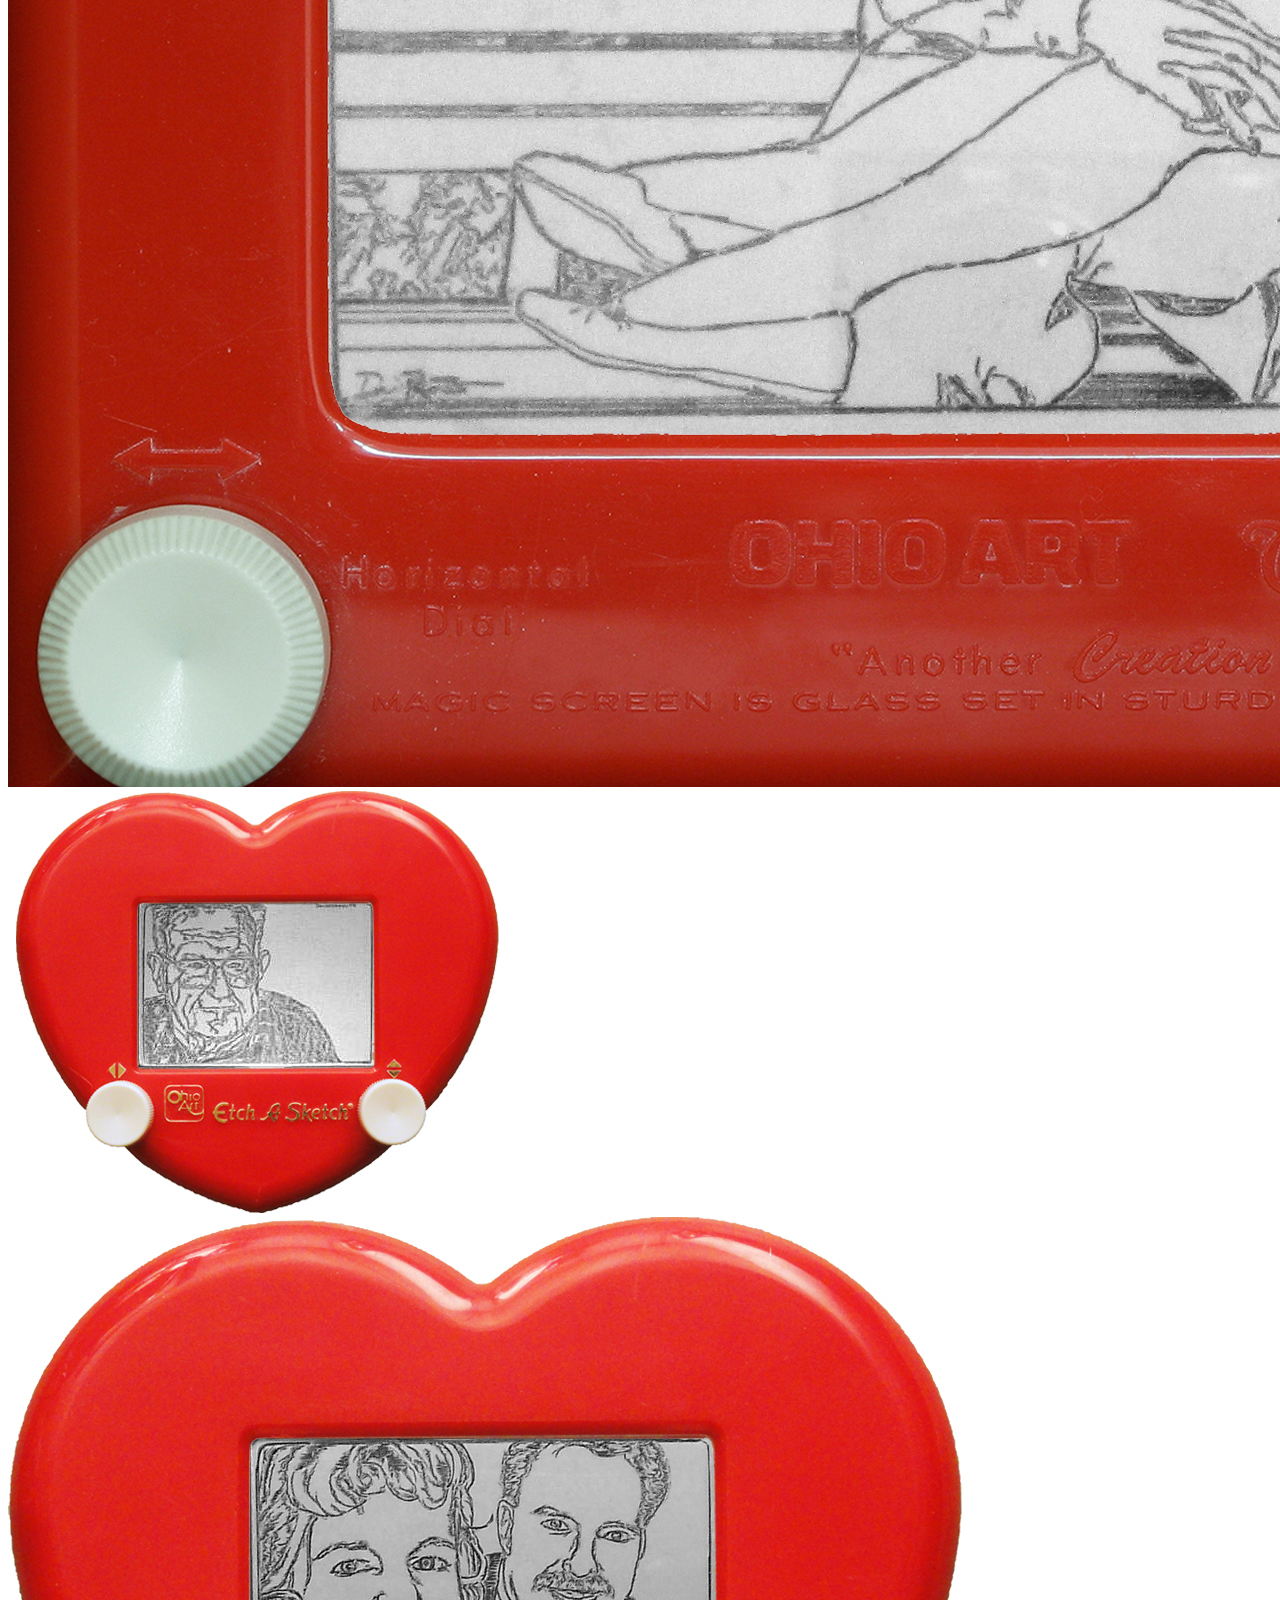
==== commit cc4defd0: "Removing classes and clearing CSS" ====
--- a/index.html
+++ b/index.html
@@ -33,7 +33,7 @@
   <body id="page-top">
 
     <!-- Navigation -->
-    <nav class="navbar navbar-expand-lg bg-secondary fixed-top text-uppercase" id="mainNav">
+    <nav class="nav" id="topNav">
       <div class="container">
         <a class="navbar-brand js-scroll-trigger" href="#page-top">Etch Beyond</a>
         <button class="navbar-toggler navbar-toggler-right text-uppercase bg-primary text-white rounded" type="button" data-toggle="collapse" data-target="#navbarResponsive" aria-controls="navbarResponsive" aria-expanded="false" aria-label="Toggle navigation">
@@ -43,13 +43,13 @@
         <div class="collapse navbar-collapse" id="navbarResponsive">
           <ul class="navbar-nav ml-auto">
             <li class="nav-item mx-0 mx-lg-1">
-              <a class="nav-link py-3 px-0 px-lg-3 rounded js-scroll-trigger" href="#portfolio">Portfolio</a>
+              <a class="nav-link py-3 px-0 px-lg-3 rounded js-scroll-trigger" href="portfolio.html">Portfolio</a>
             </li>
             <li class="nav-item mx-0 mx-lg-1">
-              <a class="nav-link py-3 px-0 px-lg-3 rounded js-scroll-trigger" href="#about">About</a>
+              <a class="nav-link py-3 px-0 px-lg-3 rounded js-scroll-trigger" href="about.html">About</a>
             </li>
             <li class="nav-item mx-0 mx-lg-1">
-              <a class="nav-link py-3 px-0 px-lg-3 rounded js-scroll-trigger" href="#contact">Contact</a>
+              <a class="nav-link py-3 px-0 px-lg-3 rounded js-scroll-trigger" href="contact.html">Contact</a>
             </li>
           </ul>
         </div>
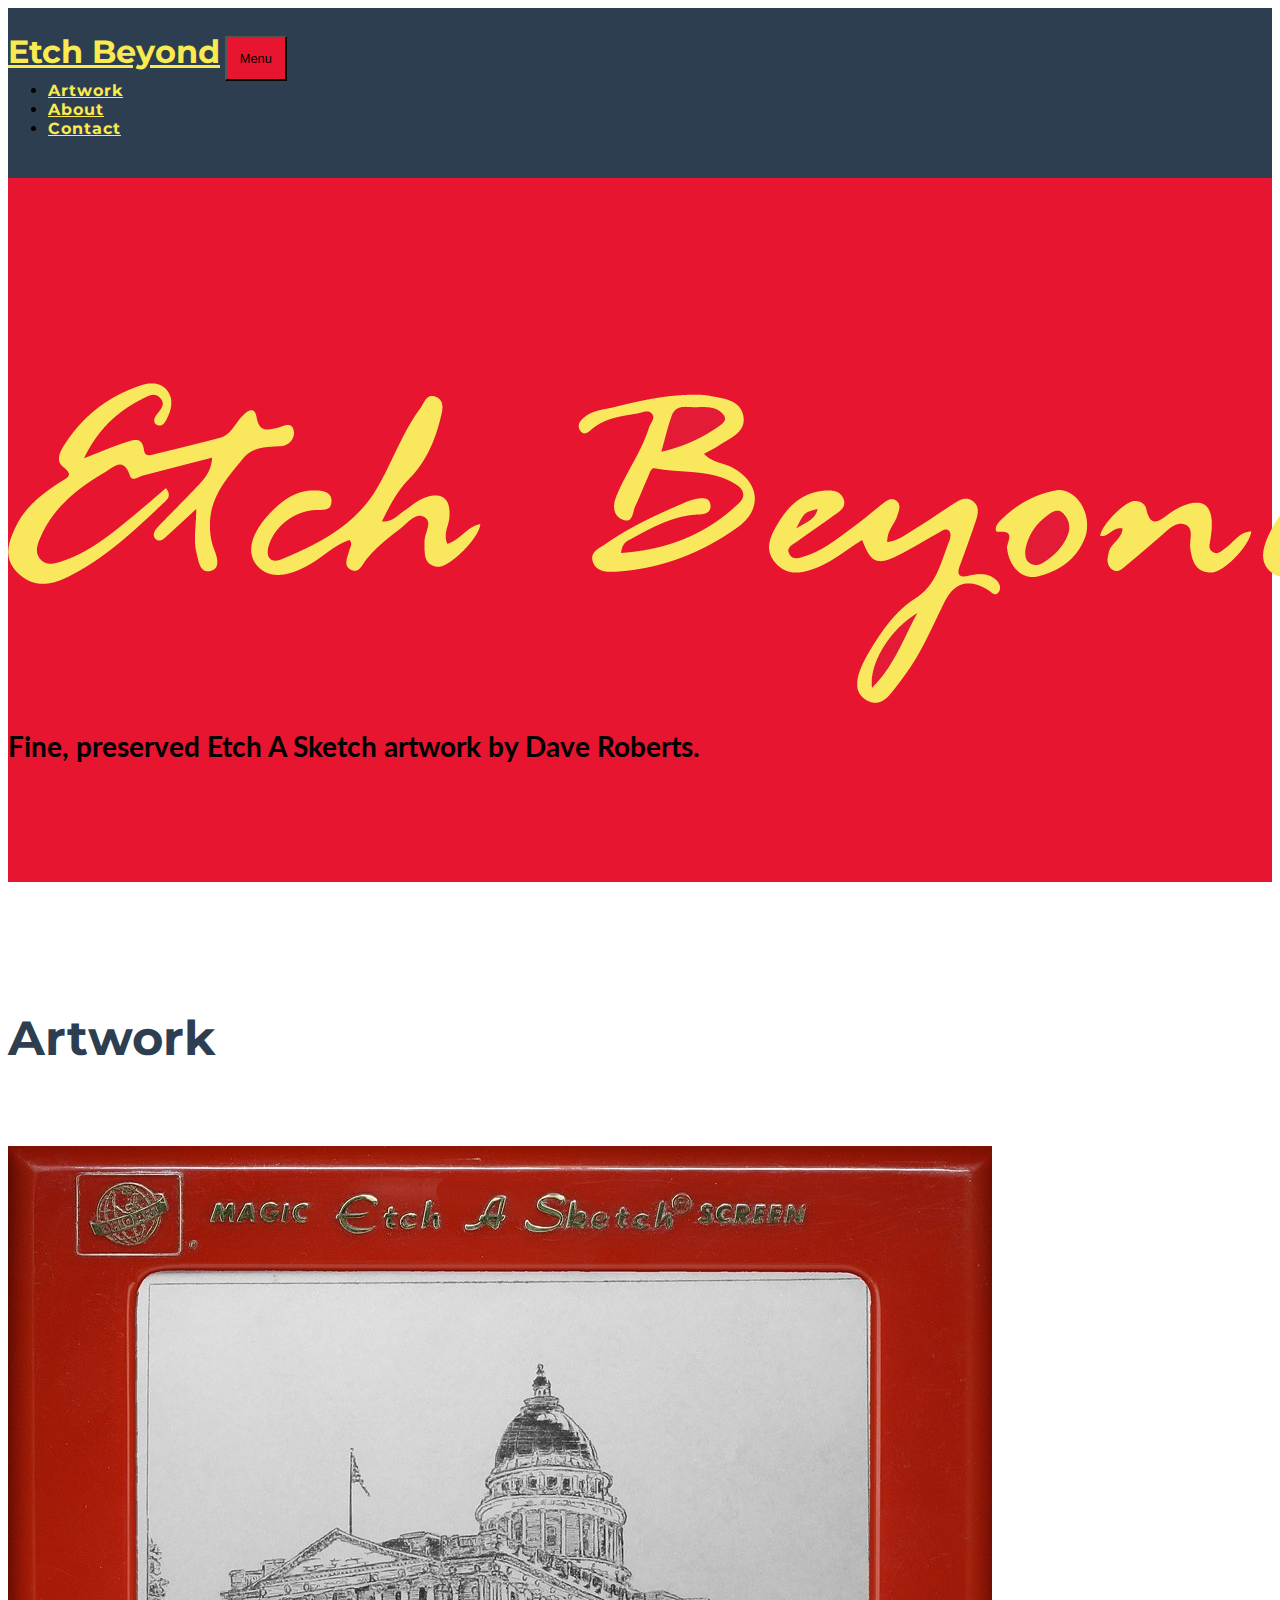
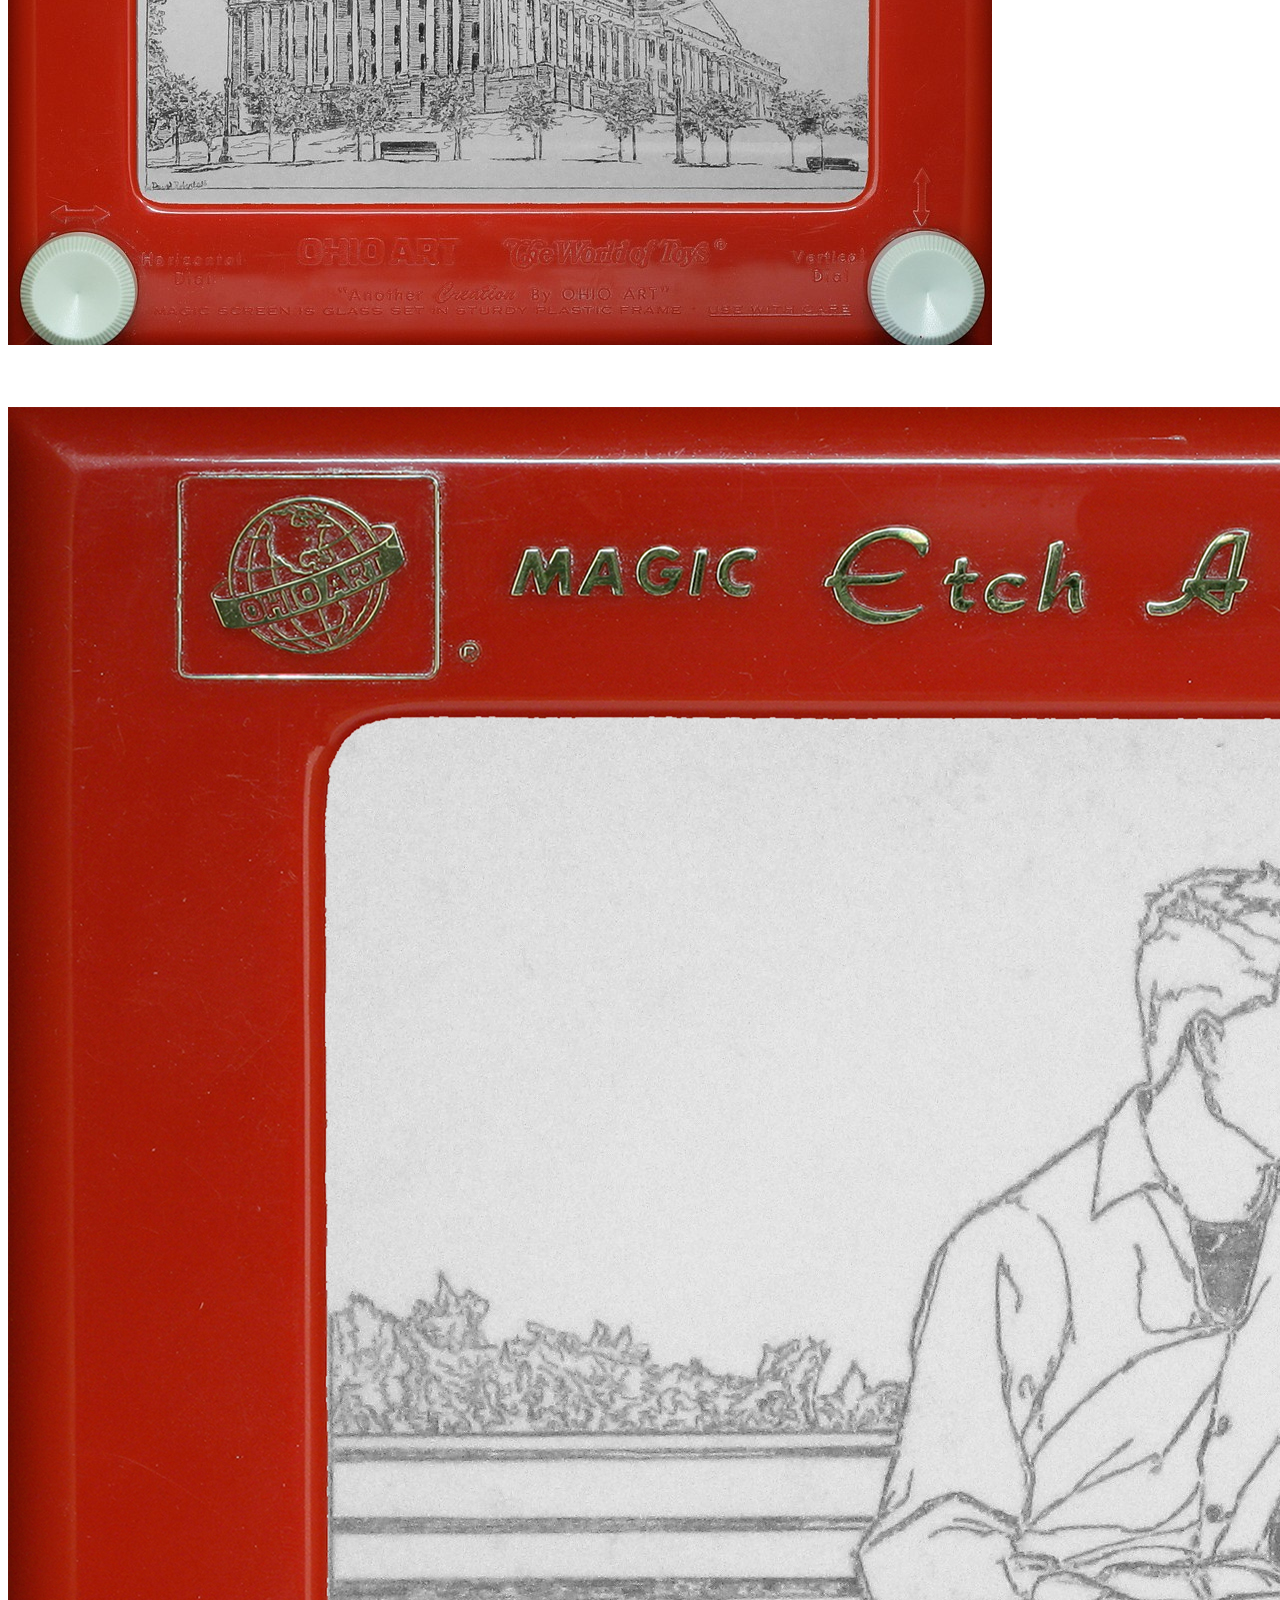
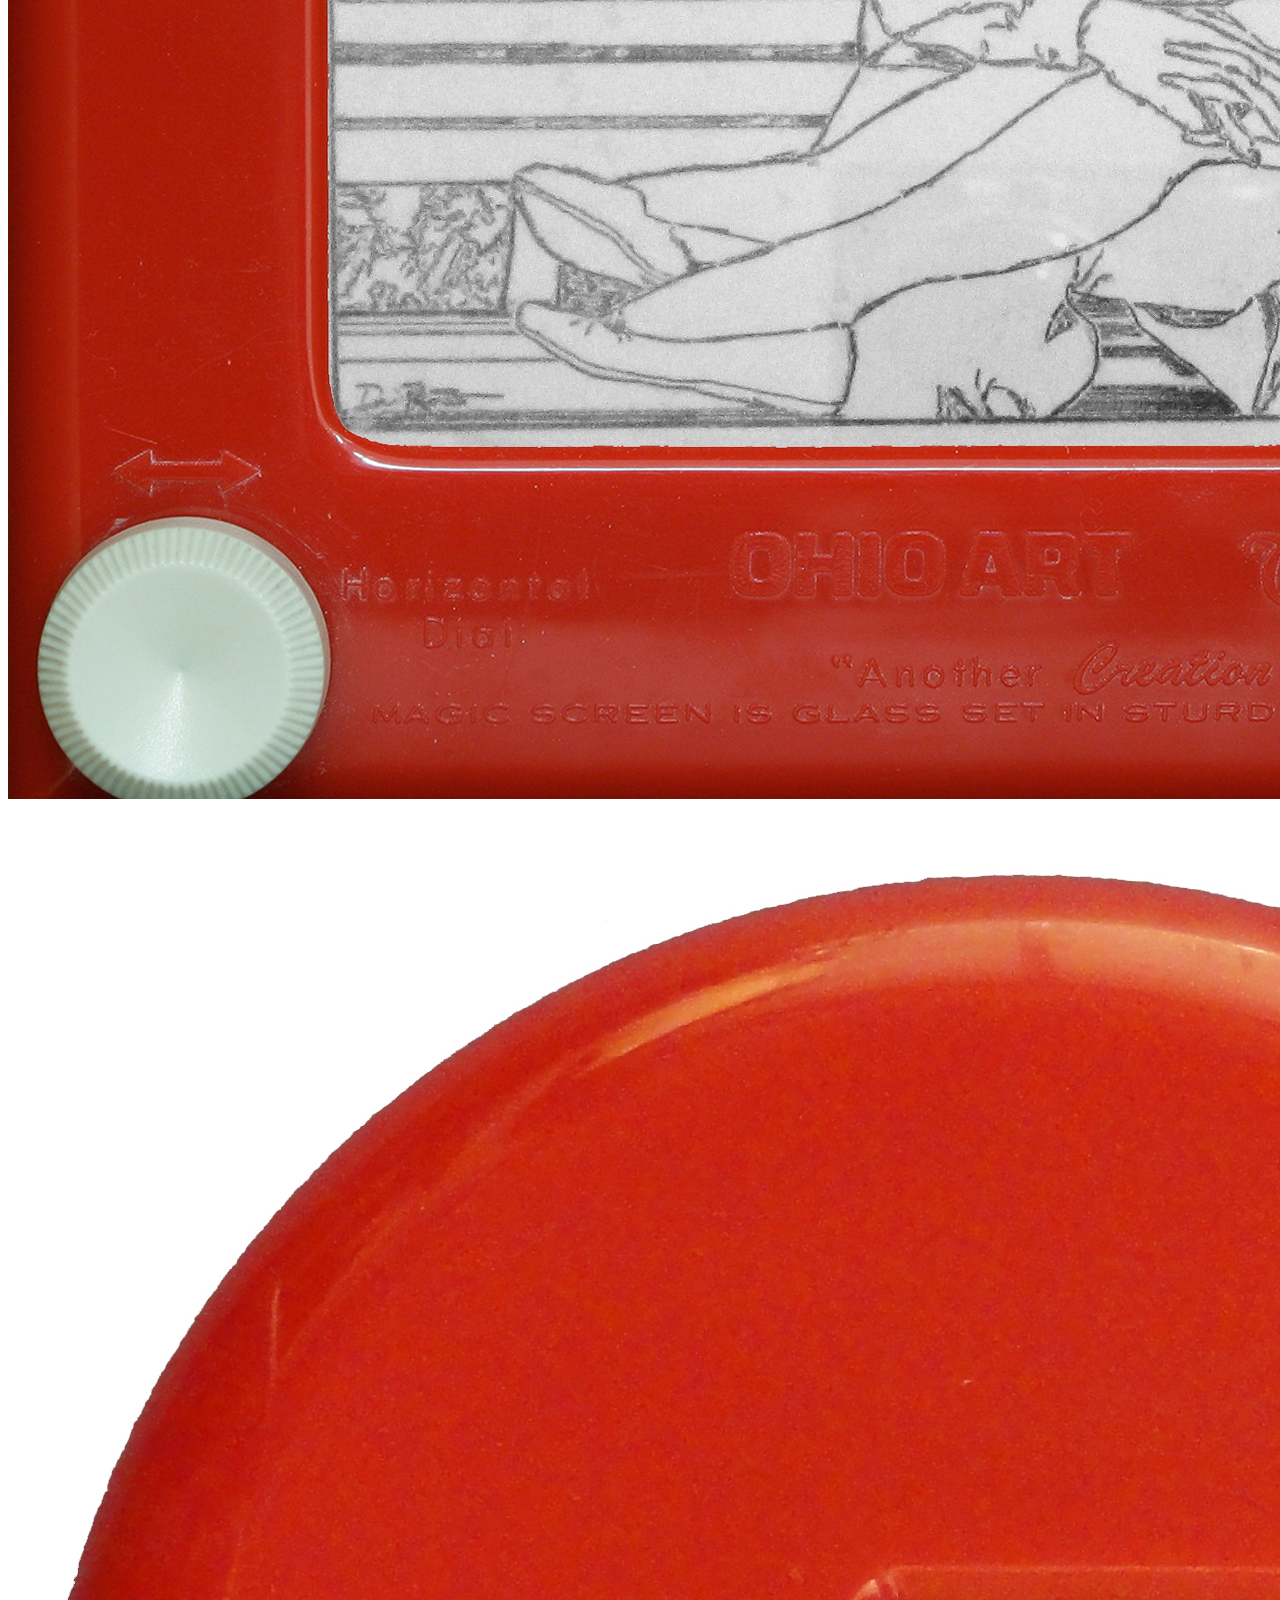
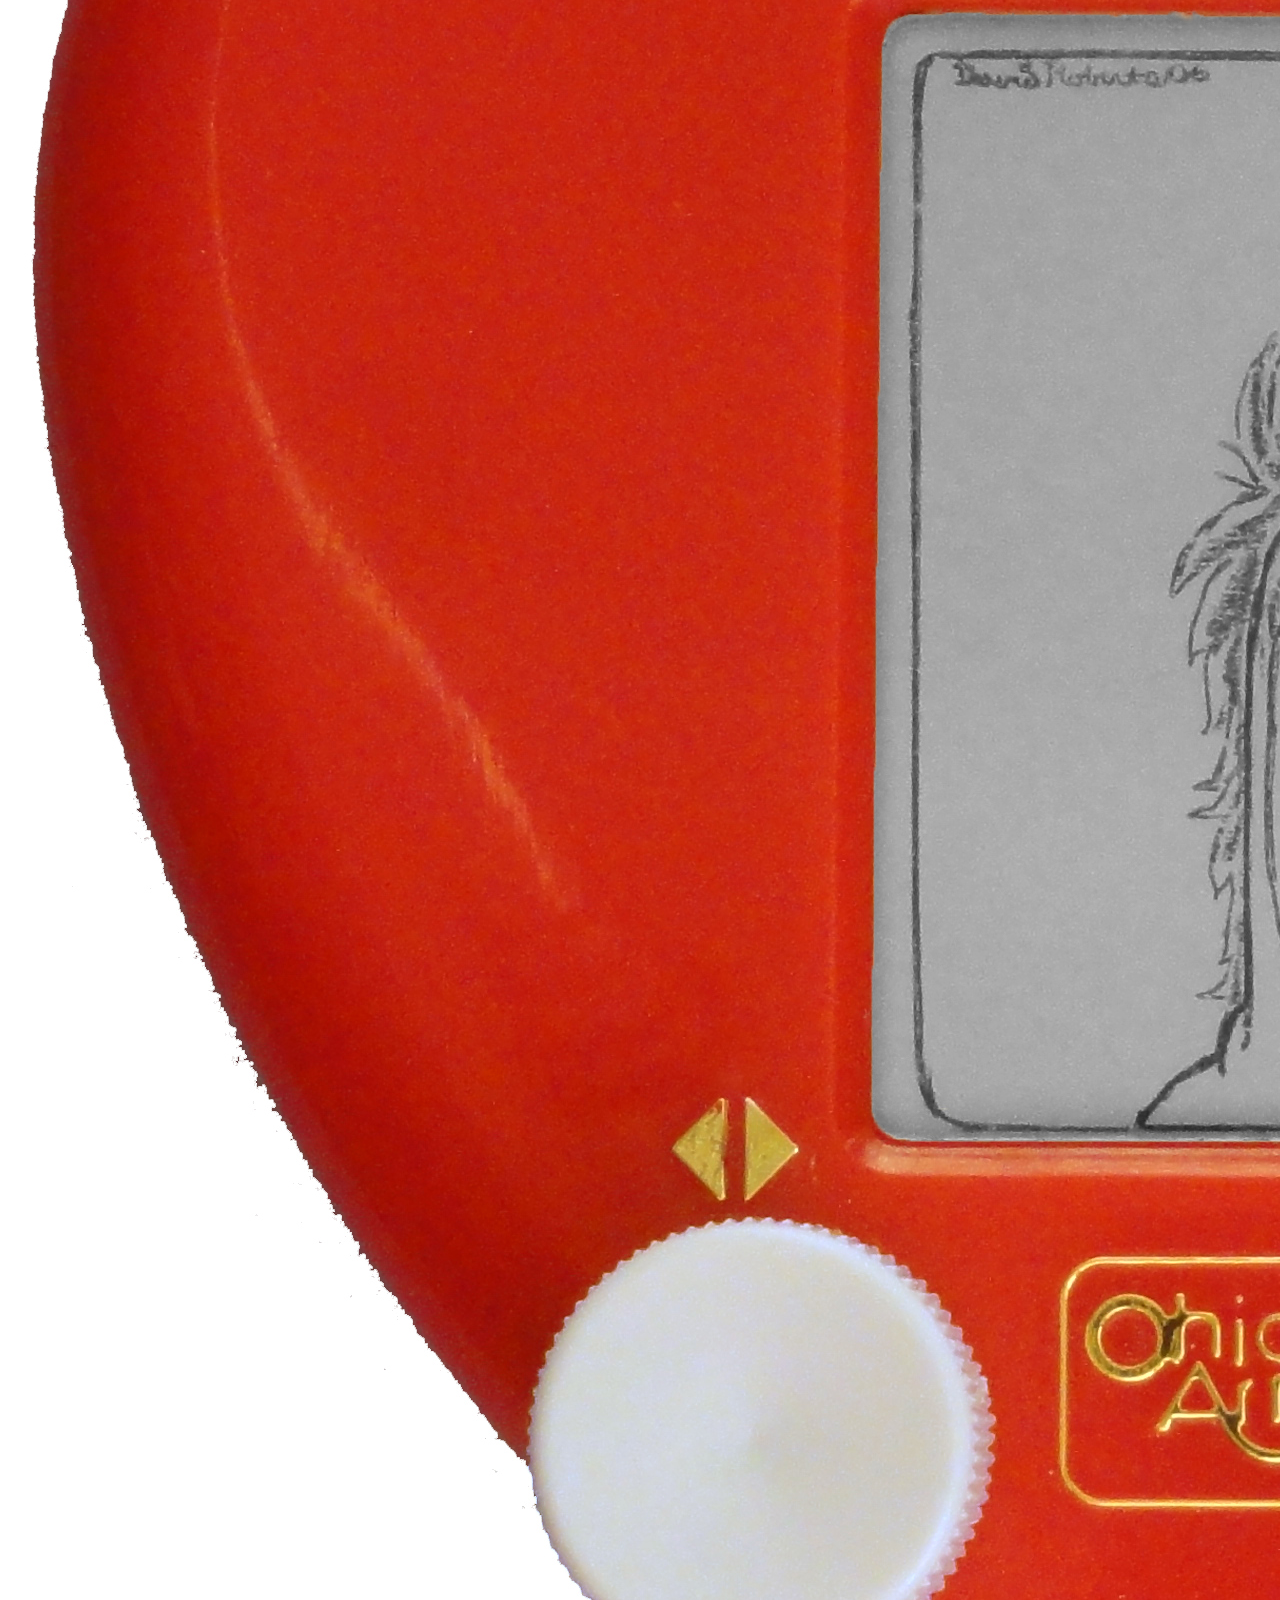
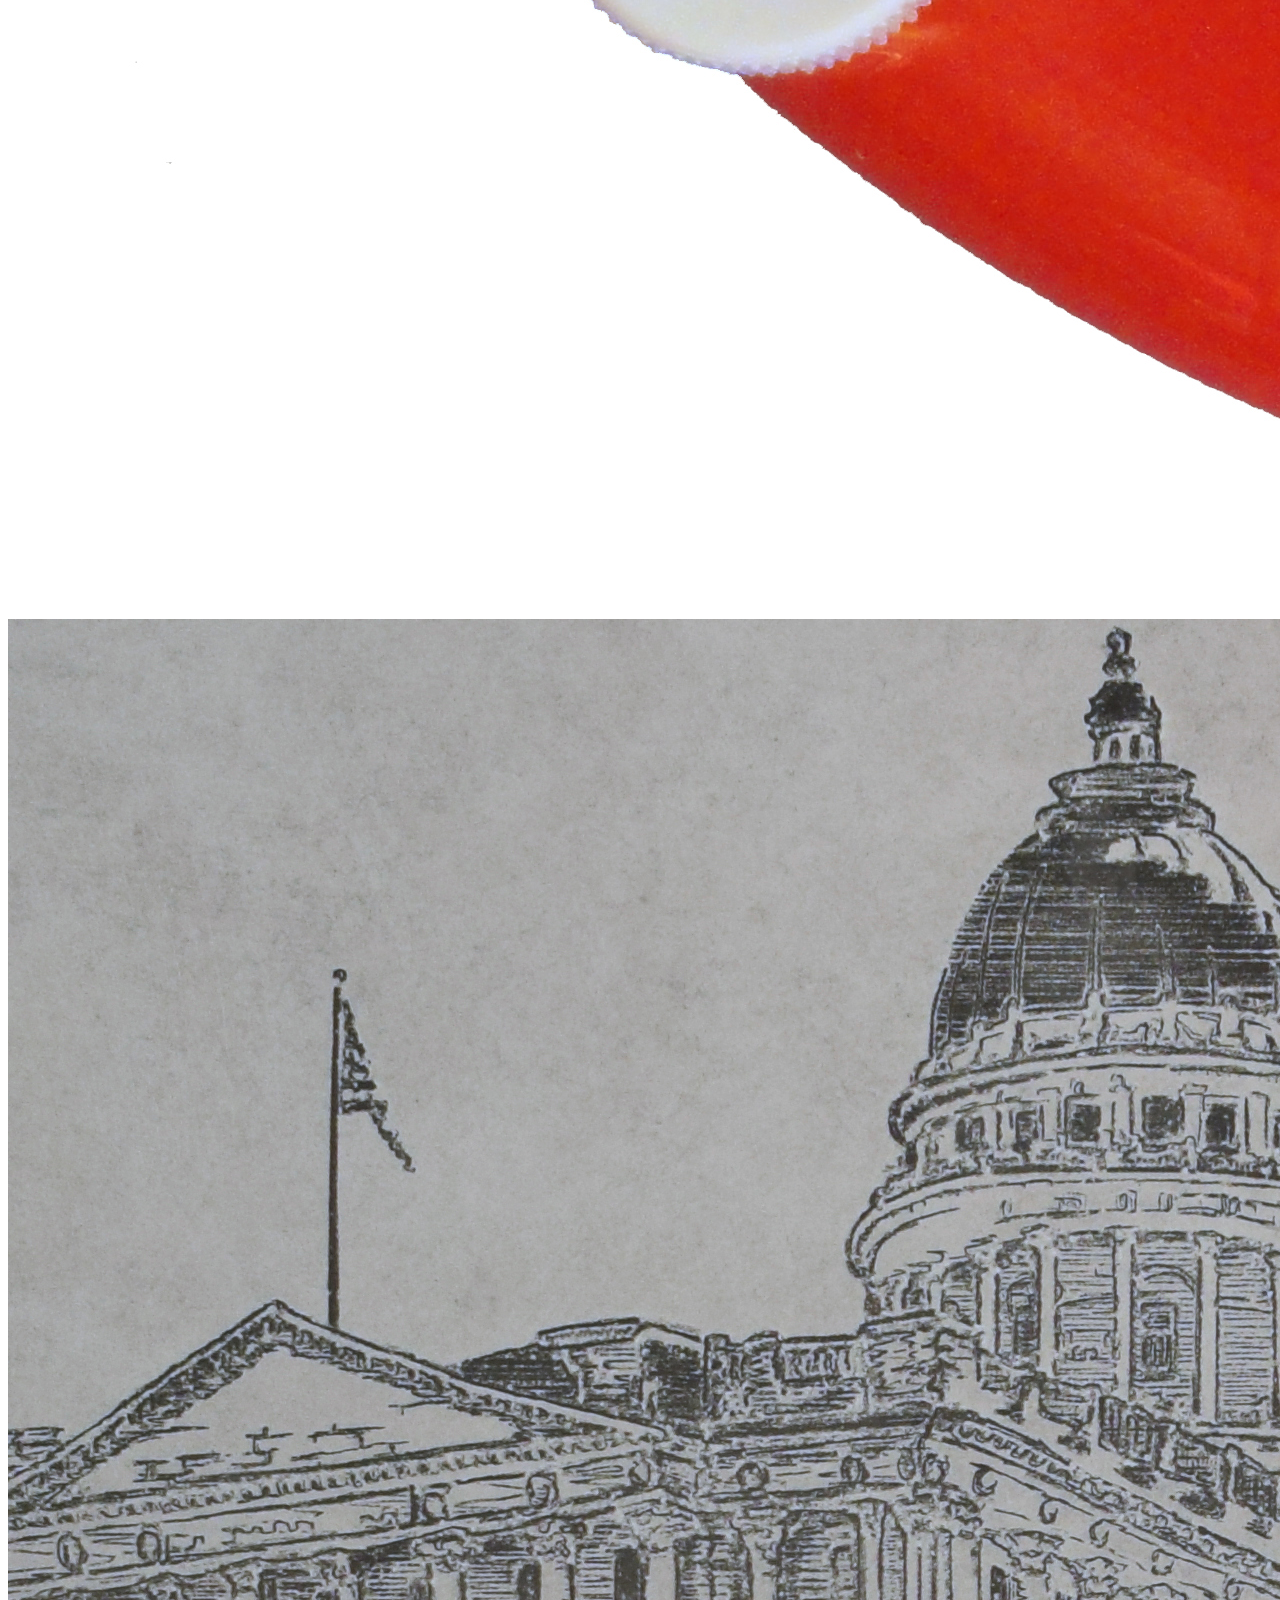
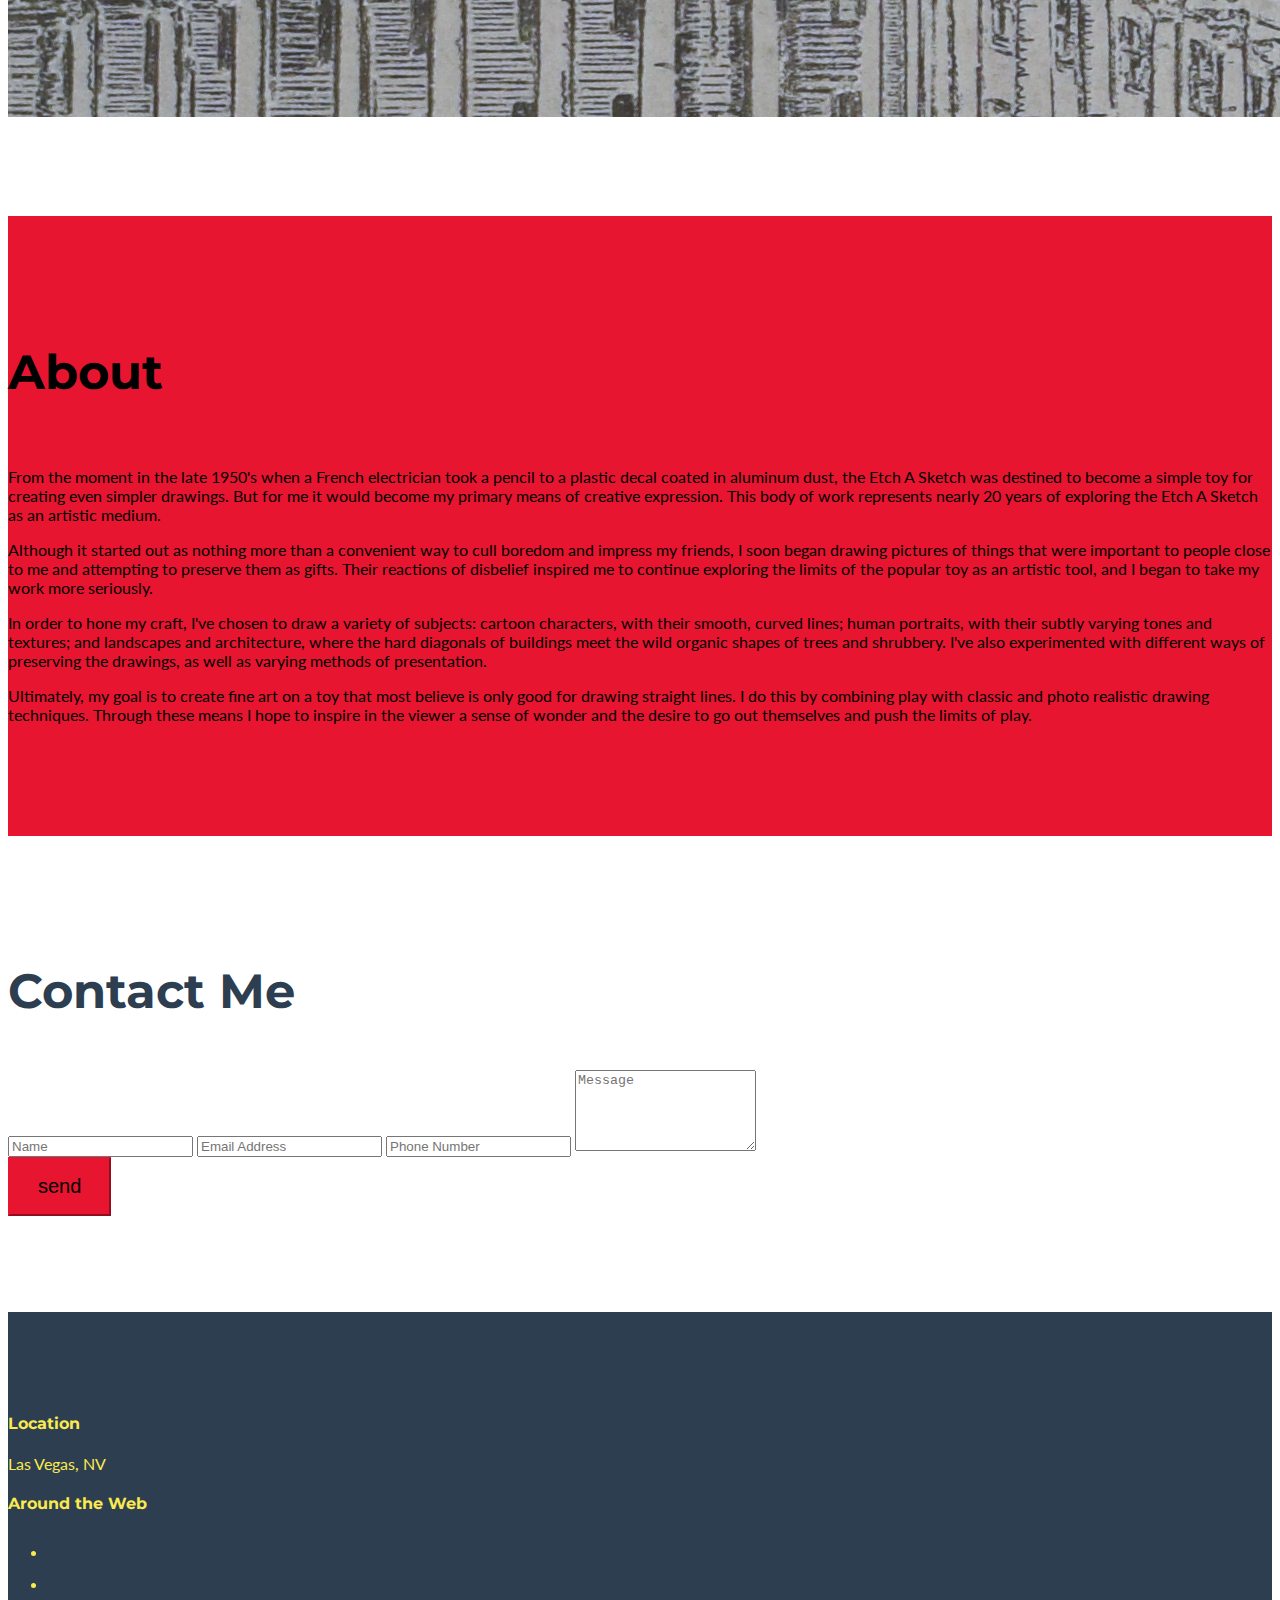
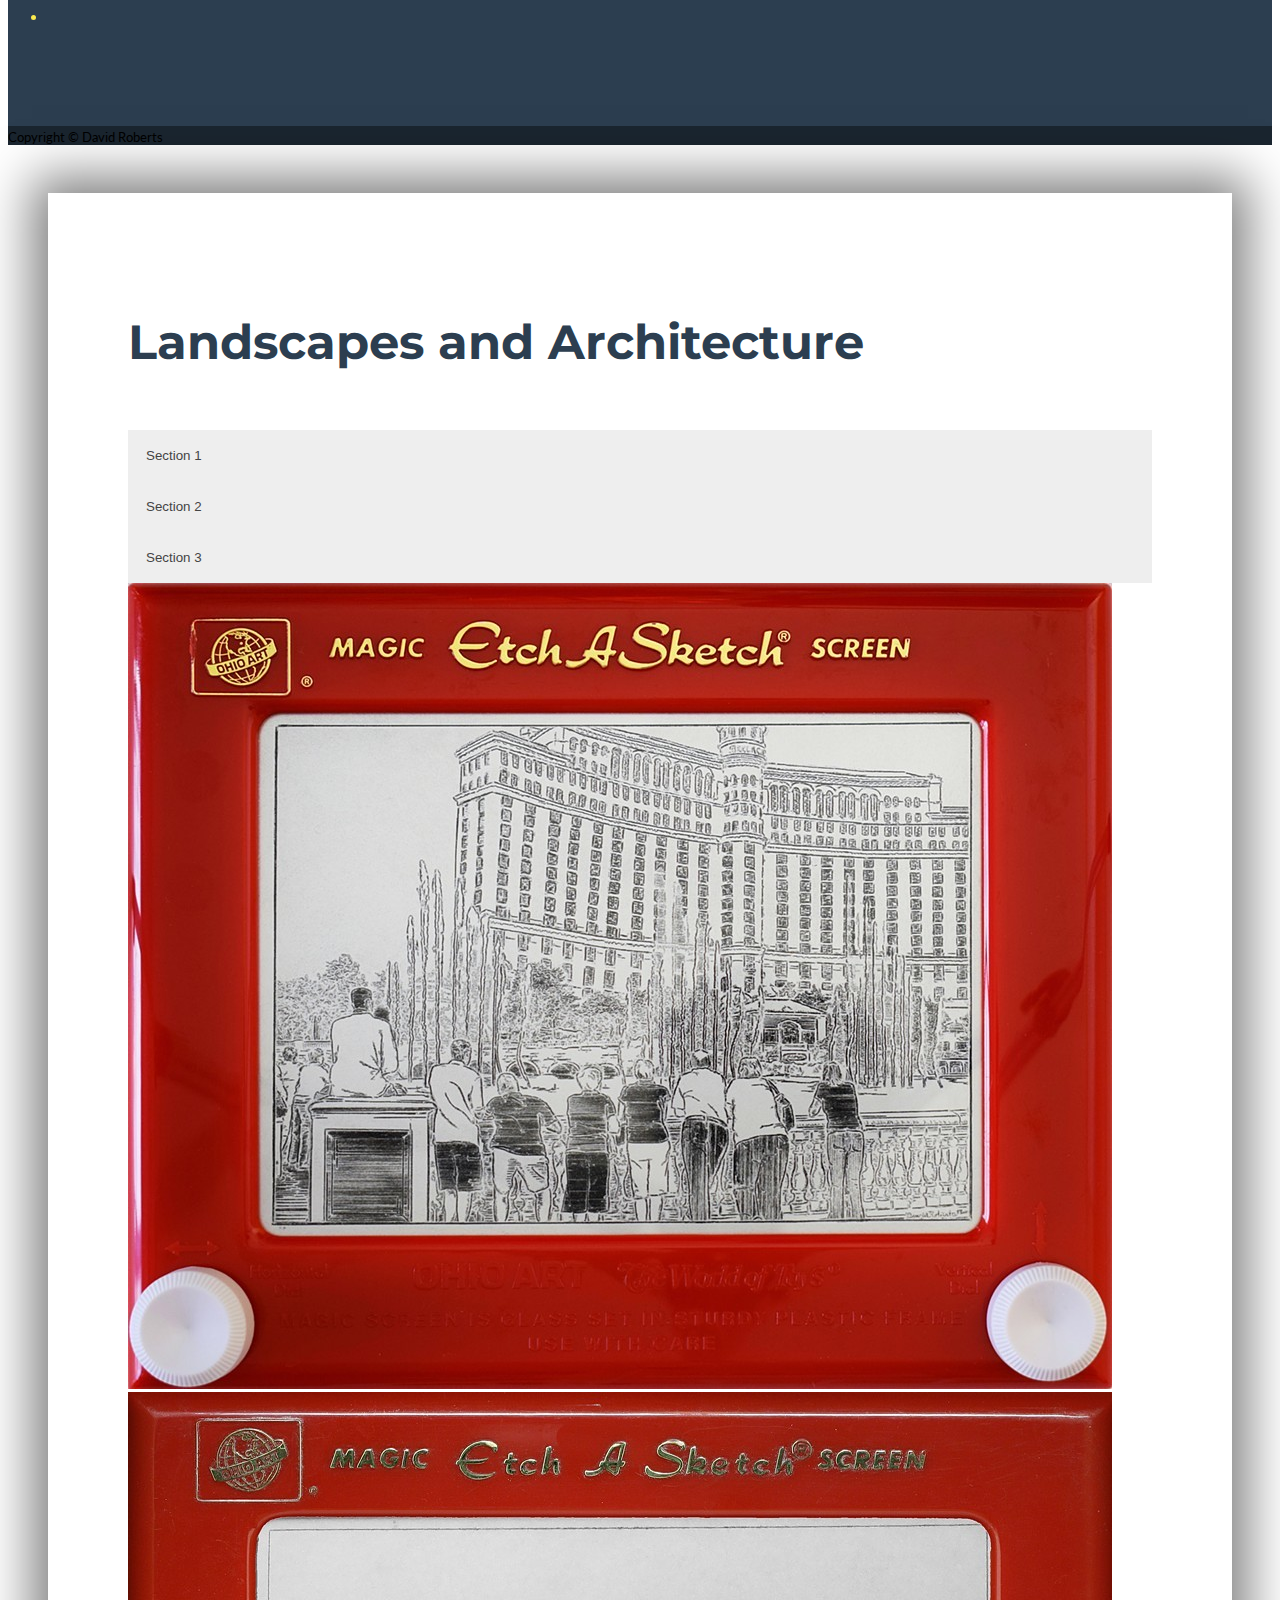
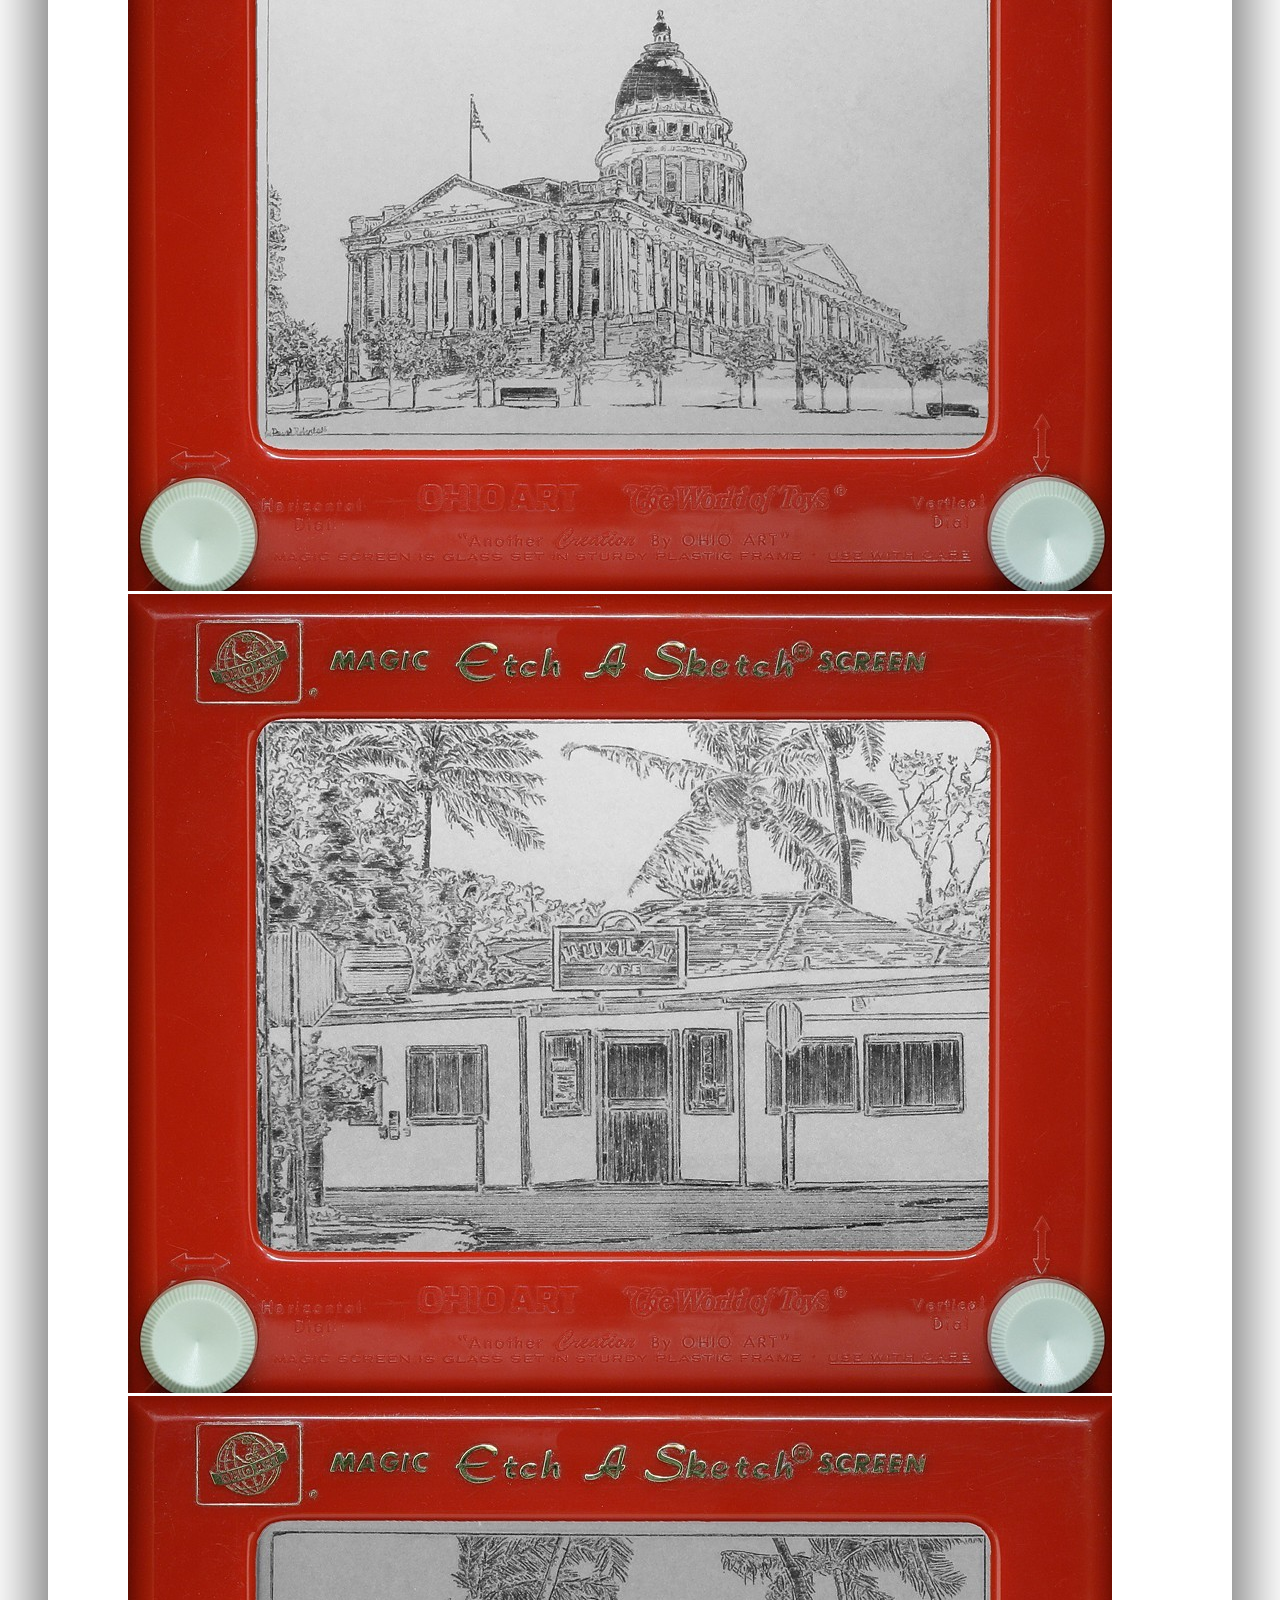
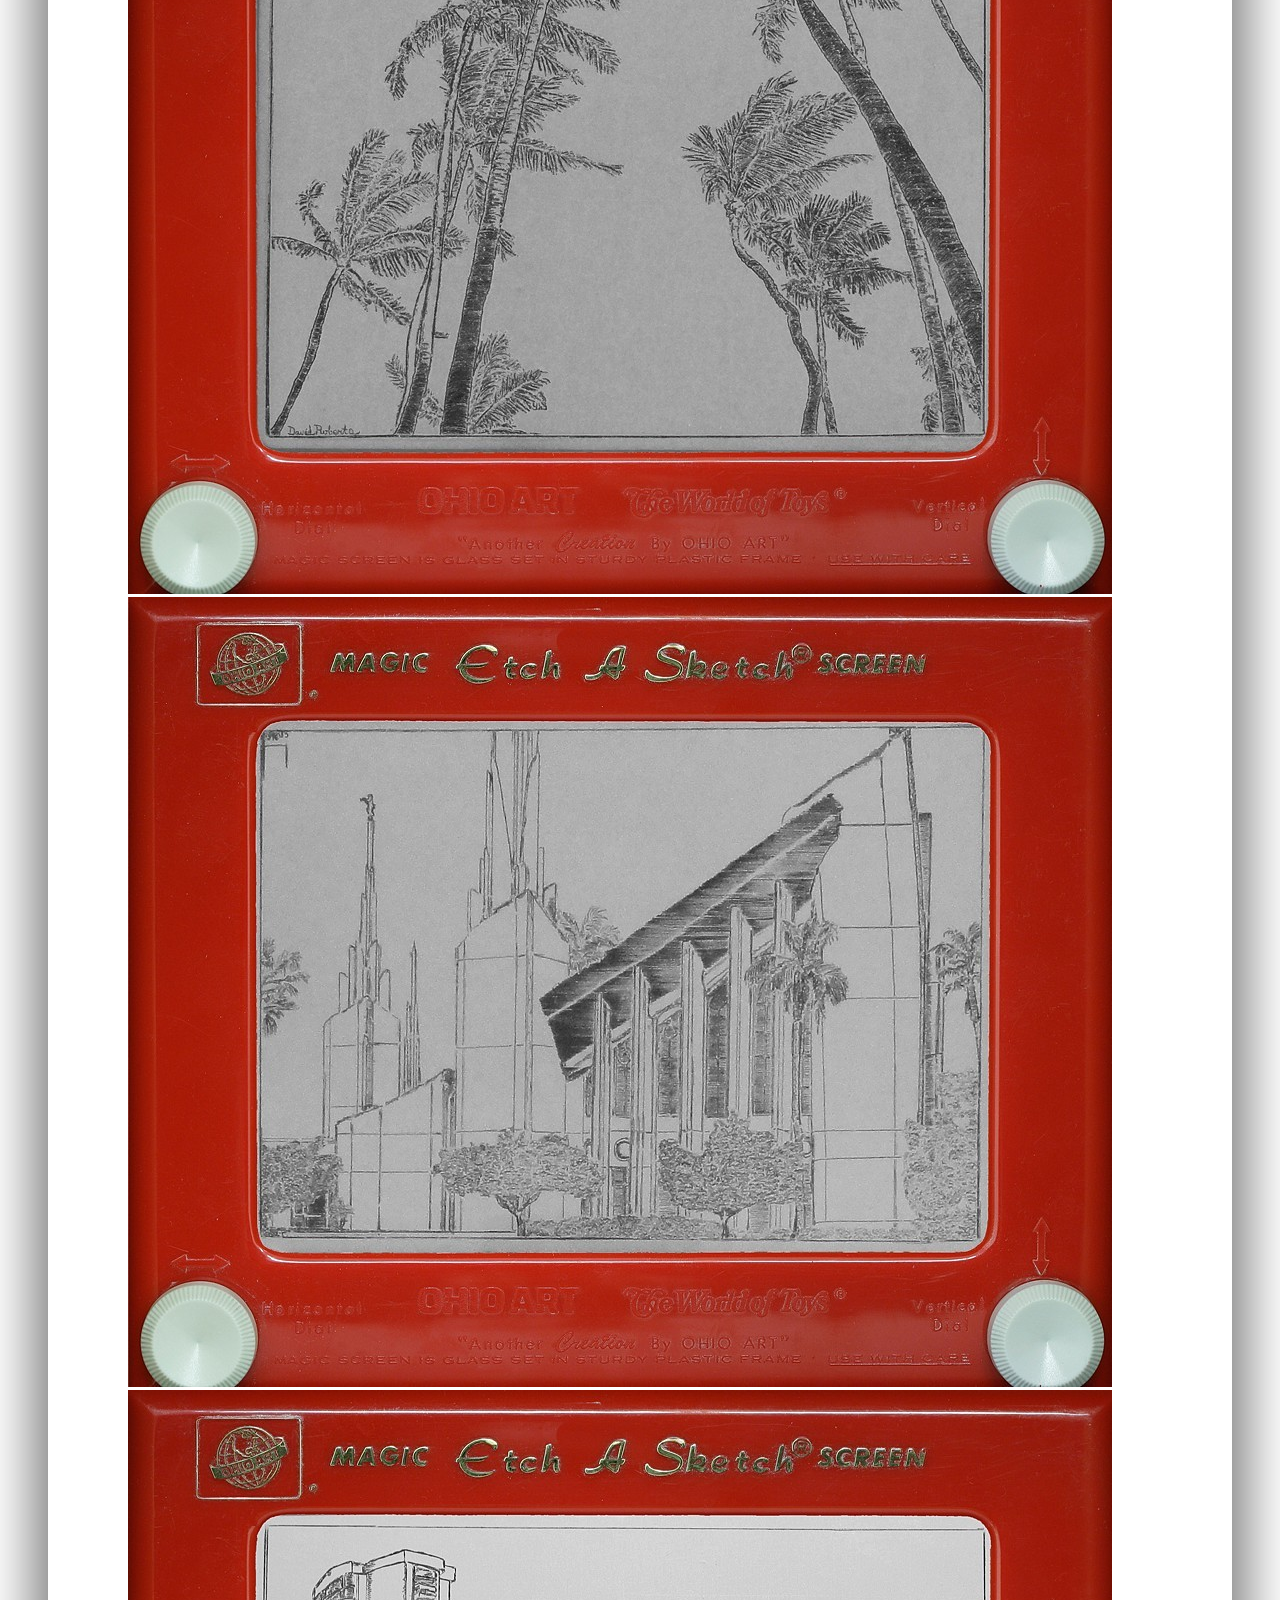
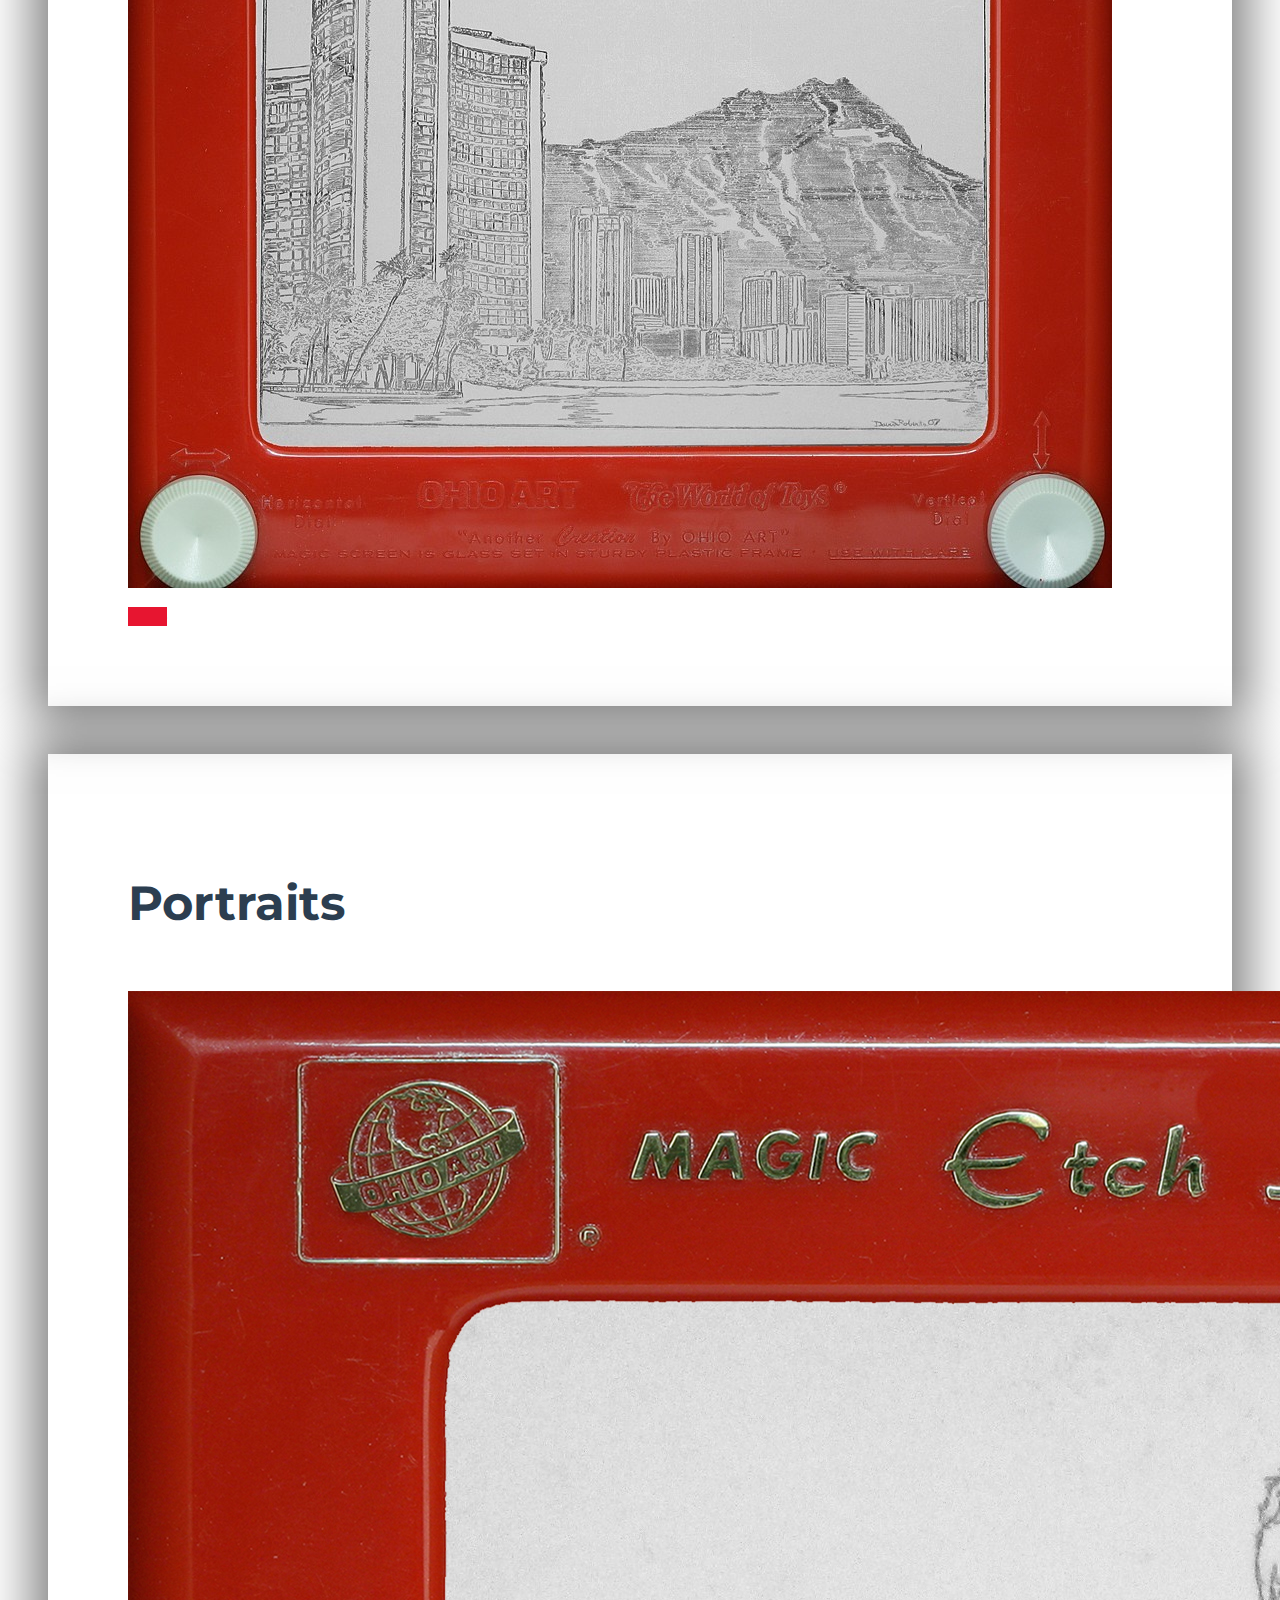
==== commit e0cb492d: "Accordion work" ====
--- a/index.html
+++ b/index.html
@@ -1,7 +1,7 @@
 <!DOCTYPE html>
 <html lang="en">
 
-  <head>
+<head>
 
     <meta charset="utf-8">
     <meta name="viewport" content="width=device-width, initial-scale=1, shrink-to-fit=no">
@@ -19,315 +19,338 @@
 
     <title>Etch Beyond</title>
 
+    <!-- Bootstrap core CSS -->
+    <link href="vendor/bootstrap/css/bootstrap.min.css" rel="stylesheet">
+
     <!-- Custom fonts for this template -->
     <link href="vendor/font-awesome/css/font-awesome.min.css" rel="stylesheet" type="text/css">
     <link href="https://fonts.googleapis.com/css?family=Montserrat:400,700" rel="stylesheet" type="text/css">
     <link href="https://fonts.googleapis.com/css?family=Lato:400,700,400italic,700italic" rel="stylesheet" type="text/css">
 
+    <!-- Plugin CSS -->
+    <link href="vendor/magnific-popup/magnific-popup.css" rel="stylesheet" type="text/css">
 
     <!-- Custom styles for this template -->
-    <link href="css/stylesheet.css" rel="stylesheet">
-
-  </head>
-
-  <body id="page-top">
+    <link href="css/freelancer.min.css" rel="stylesheet">
+
+</head>
+
+<body id="page-top">
 
     <!-- Navigation -->
-    <nav class="nav" id="topNav">
-      <div class="container">
-        <a class="navbar-brand js-scroll-trigger" href="#page-top">Etch Beyond</a>
-        <button class="navbar-toggler navbar-toggler-right text-uppercase bg-primary text-white rounded" type="button" data-toggle="collapse" data-target="#navbarResponsive" aria-controls="navbarResponsive" aria-expanded="false" aria-label="Toggle navigation">
+    <nav class="navbar navbar-expand-lg bg-secondary fixed-top text-uppercase" id="mainNav">
+        <div class="container">
+            <a class="navbar-brand js-scroll-trigger" href="#page-top">Etch Beyond</a>
+            <button class="navbar-toggler navbar-toggler-right text-uppercase bg-primary text-white rounded" type="button" data-toggle="collapse" data-target="#navbarResponsive" aria-controls="navbarResponsive" aria-expanded="false" aria-label="Toggle navigation">
           Menu
           <i class="fa fa-bars"></i>
         </button>
-        <div class="collapse navbar-collapse" id="navbarResponsive">
-          <ul class="navbar-nav ml-auto">
-            <li class="nav-item mx-0 mx-lg-1">
-              <a class="nav-link py-3 px-0 px-lg-3 rounded js-scroll-trigger" href="portfolio.html">Portfolio</a>
-            </li>
-            <li class="nav-item mx-0 mx-lg-1">
-              <a class="nav-link py-3 px-0 px-lg-3 rounded js-scroll-trigger" href="about.html">About</a>
-            </li>
-            <li class="nav-item mx-0 mx-lg-1">
-              <a class="nav-link py-3 px-0 px-lg-3 rounded js-scroll-trigger" href="contact.html">Contact</a>
-            </li>
-          </ul>
-        </div>
-      </div>
+            <div class="collapse navbar-collapse" id="navbarResponsive">
+                <ul class="navbar-nav ml-auto">
+                    <li class="nav-item mx-0 mx-lg-1">
+                        <a class="nav-link py-3 px-0 px-lg-3 rounded js-scroll-trigger" href="#portfolio">Artwork</a>
+                    </li>
+                    <li class="nav-item mx-0 mx-lg-1">
+                        <a class="nav-link py-3 px-0 px-lg-3 rounded js-scroll-trigger" href="#about">About</a>
+                    </li>
+                    <li class="nav-item mx-0 mx-lg-1">
+                        <a class="nav-link py-3 px-0 px-lg-3 rounded js-scroll-trigger" href="#contact">Contact</a>
+                    </li>
+                </ul>
+            </div>
+        </div>
     </nav>
 
     <!-- Header -->
     <header class="masthead bg-primary text-white text-center">
-      <div class="container">
-        <img class="img-fluid mb-5 d-block mx-auto" src="img/EtchBeyondLogo.png" alt="">
-        <br>
-        <h2 class="font-weight-light mb-0">Fine, preserved Etch A Sketch artwork by Dave Roberts.
-
-        </h2>
-      </div>
+        <div class="container">
+            <img class="img-fluid mb-5 d-block mx-auto" src="img/EtchBeyondLogo.png" alt="">
+            <br>
+            <h2 class="font-weight-light mb-0">Fine, preserved Etch A Sketch artwork by Dave Roberts.
+
+            </h2>
+        </div>
     </header>
 
     <!-- Portfolio Grid Section -->
     <section class="portfolio" id="portfolio">
-      <div class="container">
-        <h2 class="text-center text-uppercase text-secondary mb-0">Portfolio</h2>
-        <br>
-        <div class="row">
-          <div class="col-md-6 col-lg-4">
-            <a class="portfolio-item d-block mx-auto" href="#portfolio-modal-1">
-              <div class="portfolio-item-caption d-flex position-absolute h-100 w-100">
-                <div class="portfolio-item-caption-content my-auto w-100 text-center text-white">
-                  <i class="porttext">Landscapes and Architecture</i>
-                </div>
-              </div>
-              <img class="img-fluid" src="img/landscape_and_architecture/capitol_hill.jpg" alt="">
-            </a>
-          </div>
-
-          <div class="col-md-6 col-lg-4">
-            <a class="portfolio-item d-block mx-auto" href="#portfolio-modal-2">
-              <div class="portfolio-item-caption d-flex position-absolute h-100 w-100">
-                <div class="portfolio-item-caption-content my-auto w-100 text-center text-white">
-                  <i class="porttext">Portraits</i>
-                </div>
-              </div>
-              <img class="img-fluid" src="img/portraits/AlyandRaceEtchASketch.jpg" alt="">
-            </a>
-          </div>
-
-          <div class="col-md-6 col-lg-4">
-            <a class="portfolio-item d-block mx-auto" href="#portfolio-modal-3">
-              <div class="portfolio-item-caption d-flex position-absolute h-100 w-100">
-                <div class="portfolio-item-caption-content my-auto w-100 text-center text-white">
-                  <i class="porttext">Just For Fun</i>
-                </div>
-              </div>
-              <img class="img-fluid" src="img/just_for_fun/EeyoreandTinkEtchASketch.jpg" alt="">
-            </a>
-          </div>
-
-          <div class="col-md-6 col-lg-4">
-            <a class="portfolio-item d-block mx-auto" href="#portfolio-modal-4">
-              <div class="portfolio-item-caption d-flex position-absolute h-100 w-100">
-                <div class="portfolio-item-caption-content my-auto w-100 text-center text-white">
-                  <i class="porttext">Details</i>
-                </div>
-              </div>
-              <img class="img-fluid" src="img/detail/Capitol Hill (Detail).jpg" alt="">
-            </a>
-          </div>
-
-        </div>
-      </div>
+        <div class="container">
+            <h2 class="text-center text-uppercase text-secondary mb-0">Artwork</h2>
+            <br>
+            <div class="row">
+                <div class="col-md-6 col-lg-4">
+                    <a class="portfolio-item d-block mx-auto" href="#portfolio-modal-1">
+                        <div class="portfolio-item-caption d-flex position-absolute h-100 w-100">
+                            <div class="portfolio-item-caption-content my-auto w-100 text-center text-white">
+                                <i class="porttext">Landscapes and Architecture</i>
+                            </div>
+                        </div>
+                        <img class="img-fluid" src="img/landscape_and_architecture/capitol_hill.jpg" alt="">
+                    </a>
+                </div>
+
+                <div class="col-md-6 col-lg-4">
+                    <a class="portfolio-item d-block mx-auto" href="#portfolio-modal-2">
+                        <div class="portfolio-item-caption d-flex position-absolute h-100 w-100">
+                            <div class="portfolio-item-caption-content my-auto w-100 text-center text-white">
+                                <i class="porttext">Portraits</i>
+                            </div>
+                        </div>
+                        <img class="img-fluid" src="img/portraits/AlyandRaceEtchASketch.jpg" alt="">
+                    </a>
+                </div>
+
+                <div class="col-md-6 col-lg-4">
+                    <a class="portfolio-item d-block mx-auto" href="#portfolio-modal-3">
+                        <div class="portfolio-item-caption d-flex position-absolute h-100 w-100">
+                            <div class="portfolio-item-caption-content my-auto w-100 text-center text-white">
+                                <i class="porttext">Just For Fun</i>
+                            </div>
+                        </div>
+                        <img class="img-fluid" src="img/just_for_fun/EeyoreandTinkEtchASketch.jpg" alt="">
+                    </a>
+                </div>
+
+                <div class="col-md-6 col-lg-4">
+                    <a class="portfolio-item d-block mx-auto" href="#portfolio-modal-4">
+                        <div class="portfolio-item-caption d-flex position-absolute h-100 w-100">
+                            <div class="portfolio-item-caption-content my-auto w-100 text-center text-white">
+                                <i class="porttext">Details</i>
+                            </div>
+                        </div>
+                        <img class="img-fluid" src="img/detail/Capitol Hill (Detail).jpg" alt="">
+                    </a>
+                </div>
+
+            </div>
+        </div>
     </section>
 
     <!-- About Section -->
     <section class="bg-primary text-white mb-0" id="about">
-      <div class="container">
-        <h2 class="text-center text-uppercase text-white">About</h2>
-        <br>
-        <div class="row">
-          <div class="col-lg-4 ml-auto">
-            <p class="lead">From the moment in the late 1950's when a French electrician took a pencil to a plastic decal coated in aluminum dust, the Etch A Sketch was destined to become a simple toy for creating even simpler drawings. But for me it would become my primary means of creative expression. This body of work represents nearly 20 years of exploring the Etch A Sketch as an artistic medium.</p>
-          </div>
-          <div class="col-lg-4 mr-auto">
-            <p class="lead">Although it started out as nothing more than a convenient way to cull boredom and impress my friends, I soon began drawing pictures of things that were important to people close to me and attempting to preserve them as gifts. Their reactions of disbelief inspired me to continue exploring the limits of the popular toy as an artistic tool, and I began to take my work more seriously.</p>
-          </div>
-          <div class="col-lg-4 mr-auto">
-            <p class="lead">In order to hone my craft, I've chosen to draw a variety of subjects: cartoon characters, with their smooth, curved lines; human portraits, with their subtly varying tones and textures; and landscapes and architecture, where the hard diagonals of buildings meet the wild organic shapes of trees and shrubbery. I've also experimented with different ways of preserving the drawings, as well as varying methods of presentation.</p>
-          </div>
-          <div class="col-lg-4 mr-auto">
-            <p class="lead">Ultimately, my goal is to create fine art on a toy that most believe is only good for drawing straight lines. I do this by combining play with classic and photo realistic drawing techniques. Through these means I hope to inspire in the viewer a sense of wonder and the desire to go out themselves and push the limits of play.</p>
-          </div>
-        </div>
-      </div>
+        <div class="container">
+            <h2 class="text-center text-uppercase text-white">About</h2>
+            <br>
+            <div class="row">
+                <div class="col-lg-4 ml-auto">
+                    <p class="lead">From the moment in the late 1950's when a French electrician took a pencil to a plastic decal coated in aluminum dust, the Etch A Sketch was destined to become a simple toy for creating even simpler drawings. But for me it would become
+                        my primary means of creative expression. This body of work represents nearly 20 years of exploring the Etch A Sketch as an artistic medium.</p>
+                </div>
+                <div class="col-lg-4 mr-auto">
+                    <p class="lead">Although it started out as nothing more than a convenient way to cull boredom and impress my friends, I soon began drawing pictures of things that were important to people close to me and attempting to preserve them as gifts. Their
+                        reactions of disbelief inspired me to continue exploring the limits of the popular toy as an artistic tool, and I began to take my work more seriously.</p>
+                </div>
+                <div class="col-lg-4 mr-auto">
+                    <p class="lead">In order to hone my craft, I've chosen to draw a variety of subjects: cartoon characters, with their smooth, curved lines; human portraits, with their subtly varying tones and textures; and landscapes and architecture, where the hard
+                        diagonals of buildings meet the wild organic shapes of trees and shrubbery. I've also experimented with different ways of preserving the drawings, as well as varying methods of presentation.</p>
+                </div>
+                <div class="col-lg-4 mr-auto">
+                    <p class="lead">Ultimately, my goal is to create fine art on a toy that most believe is only good for drawing straight lines. I do this by combining play with classic and photo realistic drawing techniques. Through these means I hope to inspire in
+                        the viewer a sense of wonder and the desire to go out themselves and push the limits of play.</p>
+                </div>
+            </div>
+        </div>
     </section>
 
     <!-- Contact Section -->
     <section id="contact">
-      <div class="container">
-        <h2 class="text-center text-uppercase text-secondary mb-0">Contact Me</h2>
-        <br>
-        <div class="row">
-          <div class="col-lg-8 mx-auto">
-            
-            
-            <form action="https://formspree.io/braidensp@me.com" name="sentMessage" id="contactForm" novalidate="novalidate" method="POST">
-                  <input name="Name" class="form-control" id="name" type="text" placeholder="Name" required="required" data-validation-required-message="Please enter your name.">
-                  <input name="Email Address" class="form-control" id="email" type="email" placeholder="Email Address" required="required" data-validation-required-message="Please enter your email address.">
-                  <input name="Phone Number" class="form-control" id="phone" type="tel" placeholder="Phone Number" required="required" data-validation-required-message="Please enter your phone number.">
-                  <textarea name="Message" class="form-control" id="message" rows="5" placeholder="Message" required="required" data-validation-required-message="Please enter a message."></textarea>
-              <br>
-                <input type="submit" class="btn btn-primary btn-xl" id="sendMessageButton" value="send">
-            </form>
-          </div>
-        </div>
-      </div>
+        <div class="container">
+            <h2 class="text-center text-uppercase text-secondary mb-0">Contact Me</h2>
+            <br>
+            <div class="row">
+                <div class="col-lg-8 mx-auto">
+
+
+                    <form action="https://formspree.io/braidensp@me.com" name="sentMessage" id="contactForm" novalidate="novalidate" method="POST">
+                        <input name="Name" class="form-control" id="name" type="text" placeholder="Name" required="required" data-validation-required-message="Please enter your name.">
+                        <input name="Email Address" class="form-control" id="email" type="email" placeholder="Email Address" required="required" data-validation-required-message="Please enter your email address.">
+                        <input name="Phone Number" class="form-control" id="phone" type="tel" placeholder="Phone Number" required="required" data-validation-required-message="Please enter your phone number.">
+                        <textarea name="Message" class="form-control" id="message" rows="5" placeholder="Message" required="required" data-validation-required-message="Please enter a message."></textarea>
+                        <br>
+                        <input type="submit" class="btn btn-primary btn-xl" id="sendMessageButton" value="send">
+                    </form>
+                </div>
+            </div>
+        </div>
     </section>
 
     <!-- Footer -->
     <footer class="footer text-center">
-      <div class="container">
-        <div class="row">
-          <div class="col-md-4 mb-5 mb-lg-0">
-            <h4 class="text-uppercase mb-4">Location</h4>
-            <p class="lead mb-0">Las Vegas, NV</p>
-          </div>
-          <div class="col-md-4 mb-5 mb-lg-0">
-            <h4 class="text-uppercase mb-4">Around the Web</h4>
-            <ul class="list-inline mb-0">
-              <li class="list-inline-item">
-                <a class="btn btn-outline-light btn-social text-center rounded-circle" href="https://www.facebook.com/etchbeyond">
-                  <i class="fa fa-fw fa-facebook"></i>
-                </a>
-              </li>
-              <li class="list-inline-item">
-                <a class="btn btn-outline-light btn-social text-center rounded-circle" href="https://twitter.com/etchbeyond">
-                  <i class="fa fa-fw fa-twitter"></i>
-                </a>
-              </li>
-              <li class="list-inline-item">
-                <a class="btn btn-outline-light btn-social text-center rounded-circle" href="https://www.instagram.com/etchbeyond/">
-                  <i class="fa fa-fw fa-instagram"></i>
-                </a>
-              </li>
-            </ul>
-          </div>
-        </div>
-      </div>
+        <div class="container">
+            <div class="row">
+                <div class="col-md-4 mb-5 mb-lg-0">
+                    <h4 class="text-uppercase mb-4">Location</h4>
+                    <p class="lead mb-0">Las Vegas, NV</p>
+                </div>
+                <div class="col-md-4 mb-5 mb-lg-0">
+                    <h4 class="text-uppercase mb-4">Around the Web</h4>
+                    <ul class="list-inline mb-0">
+                        <li class="list-inline-item">
+                            <a class="btn btn-outline-light btn-social text-center rounded-circle" href="https://www.facebook.com/etchbeyond">
+                                <i class="fa fa-fw fa-facebook"></i>
+                            </a>
+                        </li>
+                        <li class="list-inline-item">
+                            <a class="btn btn-outline-light btn-social text-center rounded-circle" href="https://twitter.com/etchbeyond">
+                                <i class="fa fa-fw fa-twitter"></i>
+                            </a>
+                        </li>
+                        <li class="list-inline-item">
+                            <a class="btn btn-outline-light btn-social text-center rounded-circle" href="https://www.instagram.com/etchbeyond/">
+                                <i class="fa fa-fw fa-instagram"></i>
+                            </a>
+                        </li>
+                    </ul>
+                </div>
+            </div>
+        </div>
     </footer>
 
     <div class="copyright py-4 text-center text-white">
-      <div class="container">
-        <small>Copyright &copy; David Roberts</small>
-      </div>
+        <div class="container">
+            <small>Copyright &copy; David Roberts</small>
+        </div>
     </div>
 
     <!-- Scroll to Top Button (Only visible on small and extra-small screen sizes) -->
     <div class="scroll-to-top d-lg-none position-fixed ">
-      <a class="js-scroll-trigger d-block text-center text-white rounded" href="#page-top">
-        <i class="fa fa-chevron-up"></i>
-      </a>
+        <a class="js-scroll-trigger d-block text-center text-white rounded" href="#page-top">
+            <i class="fa fa-chevron-up"></i>
+        </a>
     </div>
 
     <!-- Portfolio Modals -->
 
     <!-- Portfolio Modal 1 -->
     <div class="portfolio-modal mfp-hide" id="portfolio-modal-1">
-      <div class="portfolio-modal-dialog bg-white">
-        <a class="close-button d-none d-md-block portfolio-modal-dismiss" href="#">
-          <i class="fa fa-3x fa-times"></i>
-        </a>
-        <div class="container text-center">
-          <div class="row">
-            <div class="col-lg-8 mx-auto">
-              <h2 class="text-secondary text-uppercase mb-0">Landscapes and Architecture</h2>
-              <br>
-              <img class="img-fluid mb-5" src="img/landscape_and_architecture/at_the_fountains.jpg" alt="">
-              <img class="img-fluid mb-5" src="img/landscape_and_architecture/capitol_hill.jpg" alt="">
-              <img class="img-fluid mb-5" src="img/landscape_and_architecture/hukilau_cafe.jpg" alt="">
-              <img class="img-fluid mb-5" src="img/landscape_and_architecture/swaying_palms_at_dusk.jpg" alt="">
-              <img class="img-fluid mb-5" src="img/landscape_and_architecture/vegas_temple.jpg" alt="">
-              <img class="img-fluid mb-5" src="img/landscape_and_architecture/waikiki.jpg" alt="">
-              <p class="mb-5"></p>
-              <a class="btn btn-primary btn-lg rounded-pill portfolio-modal-dismiss" href="#">
-                <i class="fa fa-close"></i>
-                Close</a>
-            </div>
-          </div>
-        </div>
-      </div>
+        <div class="portfolio-modal-dialog bg-white">
+            <a class="close-button d-none d-md-block portfolio-modal-dismiss" href="#">
+                <i class="fa fa-3x fa-times"></i>
+            </a>
+            <div class="container text-center">
+                <div class="row">
+                    <div class="col-lg-8 mx-auto">
+                        <h2 class="text-secondary text-uppercase mb-0">Landscapes and Architecture</h2>
+                        <br>
+
+                        <button class="accordion">Section 1</button>
+                        <div class="panel">
+                            <p>Lorem ipsum...</p>
+                        </div>
+
+                        <button class="accordion">Section 2</button>
+                        <div class="panel">
+                            <p>Lorem ipsum...</p>
+                        </div>
+
+                        <button class="accordion">Section 3</button>
+                        <div class="panel">
+                            <p>Lorem ipsum...</p>
+                        </div>
+
+
+                        <img class="img-fluid mb-5" src="img/landscape_and_architecture/at_the_fountains.jpg" alt="">
+                        <img class="img-fluid mb-5" src="img/landscape_and_architecture/capitol_hill.jpg" alt="">
+                        <img class="img-fluid mb-5" src="img/landscape_and_architecture/hukilau_cafe.jpg" alt="">
+                        <img class="img-fluid mb-5" src="img/landscape_and_architecture/swaying_palms_at_dusk.jpg" alt="">
+                        <img class="img-fluid mb-5" src="img/landscape_and_architecture/vegas_temple.jpg" alt="">
+                        <img class="img-fluid mb-5" src="img/landscape_and_architecture/waikiki.jpg" alt="">
+                        <p class="mb-5"></p>
+                        <a class="btn btn-primary btn-lg rounded-pill portfolio-modal-dismiss" href="#">
+                            <i class="fa fa-close"></i> Close
+                        </a>
+                    </div>
+                </div>
+            </div>
+        </div>
     </div>
 
     <!-- Portfolio Modal 2 -->
     <div class="portfolio-modal mfp-hide" id="portfolio-modal-2">
-      <div class="portfolio-modal-dialog bg-white">
-        <a class="close-button d-none d-md-block portfolio-modal-dismiss" href="#">
-          <i class="fa fa-3x fa-times"></i>
-        </a>
-        <div class="container text-center">
-          <div class="row">
-            <div class="col-lg-8 mx-auto">
-              <h2 class="text-secondary text-uppercase mb-0">Portraits</h2>
-              <br>
-              <img class="img-fluid mb-5" src="img/portraits/AlyandRaceEtchASketch.jpg" alt="">
-              <img class="img-fluid mb-5" src="img/portraits/Alyssa Final.JPG" alt="">
-              <img class="img-fluid mb-5" src="img/portraits/Gary_and_Debbie Final.JPG" alt="">
-              <img class="img-fluid mb-5" src="img/portraits/GrandpaEtchASketch.jpg" alt="">
-              <img class="img-fluid mb-5" src="img/portraits/LimoRideEtchASketch.jpg" alt="">
-              <img class="img-fluid mb-5" src="img/portraits/MomEtchASketch.jpg" alt="">
-              <img class="img-fluid mb-5" src="img/portraits/NickVujicicEtchASketch.jpg" alt="">
-              <img class="img-fluid mb-5" src="img/portraits/SealingKissEtchASketch.jpg" alt="">
-              <img class="img-fluid mb-5" src="img/portraits/UncleLeslieEtchASketch.jpg" alt="">
-              <p class="mb-5"></p>
-              <a class="btn btn-primary btn-lg rounded-pill portfolio-modal-dismiss" href="#">
-                <i class="fa fa-close"></i>
-                Close Project</a>
-            </div>
-          </div>
-        </div>
-      </div>
+        <div class="portfolio-modal-dialog bg-white">
+            <a class="close-button d-none d-md-block portfolio-modal-dismiss" href="#">
+                <i class="fa fa-3x fa-times"></i>
+            </a>
+            <div class="container text-center">
+                <div class="row">
+                    <div class="col-lg-8 mx-auto">
+                        <h2 class="text-secondary text-uppercase mb-0">Portraits</h2>
+                        <br>
+                        <img class="img-fluid mb-5" src="img/portraits/AlyandRaceEtchASketch.jpg" alt="">
+                        <img class="img-fluid mb-5" src="img/portraits/Alyssa Final.JPG" alt="">
+                        <img class="img-fluid mb-5" src="img/portraits/Gary_and_Debbie Final.JPG" alt="">
+                        <img class="img-fluid mb-5" src="img/portraits/GrandpaEtchASketch.jpg" alt="">
+                        <img class="img-fluid mb-5" src="img/portraits/LimoRideEtchASketch.jpg" alt="">
+                        <img class="img-fluid mb-5" src="img/portraits/MomEtchASketch.jpg" alt="">
+                        <img class="img-fluid mb-5" src="img/portraits/NickVujicicEtchASketch.jpg" alt="">
+                        <img class="img-fluid mb-5" src="img/portraits/SealingKissEtchASketch.jpg" alt="">
+                        <img class="img-fluid mb-5" src="img/portraits/UncleLeslieEtchASketch.jpg" alt="">
+                        <p class="mb-5"></p>
+                        <a class="btn btn-primary btn-lg rounded-pill portfolio-modal-dismiss" href="#">
+                            <i class="fa fa-close"></i> Close Project</a>
+                    </div>
+                </div>
+            </div>
+        </div>
     </div>
 
     <!-- Portfolio Modal 3 -->
     <div class="portfolio-modal mfp-hide" id="portfolio-modal-3">
-      <div class="portfolio-modal-dialog bg-white">
-        <a class="close-button d-none d-md-block portfolio-modal-dismiss" href="#">
-          <i class="fa fa-3x fa-times"></i>
-        </a>
-        <div class="container text-center">
-          <div class="row">
-            <div class="col-lg-8 mx-auto">
-              <h2 class="text-secondary text-uppercase mb-0">Just For Fun</h2>
-              <br>
-              <img class="img-fluid mb-5" src="img/just_for_fun/EeyoreandTinkEtchASketch.jpg" alt="">
-              <img class="img-fluid mb-5" src="img/just_for_fun/OogieBoogieEtchASketch.jpg" alt="">
-              <img class="img-fluid mb-5" src="img/just_for_fun/Paw Patrol Etch A Sketch.jpg" alt="">
-              <img class="img-fluid mb-5" src="img/just_for_fun/Porsche Final.jpg" alt="">
-              <img class="img-fluid mb-5" src="img/just_for_fun/StegosaurusEtchASketch.jpg" alt="">
-              <img class="img-fluid mb-5" src="img/just_for_fun/SummerPartyOlafEtchASketch.jpg" alt="">
-              <img class="img-fluid mb-5" src="img/just_for_fun/WarmHugEtchASketch.jpg" alt="">
-              <p class="mb-5"></p>
-              <a class="btn btn-primary btn-lg rounded-pill portfolio-modal-dismiss" href="#">
-                <i class="fa fa-close"></i>
-                Close Project</a>
-            </div>
-          </div>
-        </div>
-      </div>
+        <div class="portfolio-modal-dialog bg-white">
+            <a class="close-button d-none d-md-block portfolio-modal-dismiss" href="#">
+                <i class="fa fa-3x fa-times"></i>
+            </a>
+            <div class="container text-center">
+                <div class="row">
+                    <div class="col-lg-8 mx-auto">
+                        <h2 class="text-secondary text-uppercase mb-0">Just For Fun</h2>
+                        <br>
+                        <img class="img-fluid mb-5" src="img/just_for_fun/EeyoreandTinkEtchASketch.jpg" alt="">
+                        <img class="img-fluid mb-5" src="img/just_for_fun/OogieBoogieEtchASketch.jpg" alt="">
+                        <img class="img-fluid mb-5" src="img/just_for_fun/Paw Patrol Etch A Sketch.jpg" alt="">
+                        <img class="img-fluid mb-5" src="img/just_for_fun/Porsche Final.jpg" alt="">
+                        <img class="img-fluid mb-5" src="img/just_for_fun/StegosaurusEtchASketch.jpg" alt="">
+                        <img class="img-fluid mb-5" src="img/just_for_fun/SummerPartyOlafEtchASketch.jpg" alt="">
+                        <img class="img-fluid mb-5" src="img/just_for_fun/WarmHugEtchASketch.jpg" alt="">
+                        <p class="mb-5"></p>
+                        <a class="btn btn-primary btn-lg rounded-pill portfolio-modal-dismiss" href="#">
+                            <i class="fa fa-close"></i> Close Project</a>
+                    </div>
+                </div>
+            </div>
+        </div>
     </div>
 
     <!-- Portfolio Modal 4 -->
     <div class="portfolio-modal mfp-hide" id="portfolio-modal-4">
-      <div class="portfolio-modal-dialog bg-white">
-        <a class="close-button d-none d-md-block portfolio-modal-dismiss" href="#">
-          <i class="fa fa-3x fa-times"></i>
-        </a>
-        <div class="container text-center">
-          <div class="row">
-            <div class="col-lg-8 mx-auto">
-              <h2 class="text-secondary text-uppercase mb-0">Details</h2>
-              <br>
-              <img class="img-fluid mb-5" src="img/detail/Capitol Hill (Detail).jpg" alt="">
-              <img class="img-fluid mb-5" src="img/detail/CapitolHillDetailEtchASketch.jpg" alt="">
-              <img class="img-fluid mb-5" src="img/detail/DSC_0211.JPG" alt="">
-              <img class="img-fluid mb-5" src="img/detail/DSC_0219.JPG" alt="">
-              <img class="img-fluid mb-5" src="img/detail/DSC_0221.JPG" alt="">
-              <img class="img-fluid mb-5" src="img/detail/EeyoreandTinkDetailEtchASketch.jpg" alt="">
-              <img class="img-fluid mb-5" src="img/detail/Hukilau Cafe (Detail).jpg" alt="">
-              <img class="img-fluid mb-5" src="img/detail/HukilauCafeDetailEtchASketch.jpg" alt="">
-              <img class="img-fluid mb-5" src="img/detail/StegosaurusDetailEtchASketch.jpg" alt="">
-              <img class="img-fluid mb-5" src="img/detail/Swaying Palms at Dusk (Detail).jpg" alt="">
-              <img class="img-fluid mb-5" src="img/detail/SwayingPalmsDetailEtchASketch.jpg" alt="">
-              <img class="img-fluid mb-5" src="img/detail/VegasLDSTempleDetailEtchASketch.jpg" alt="">
-              <p class="mb-5"></p>
-              <a class="btn btn-primary btn-lg rounded-pill portfolio-modal-dismiss" href="#">
-                <i class="fa fa-close"></i>
-                Close Project</a>
-            </div>
-          </div>
-        </div>
-      </div>
+        <div class="portfolio-modal-dialog bg-white">
+            <a class="close-button d-none d-md-block portfolio-modal-dismiss" href="#">
+                <i class="fa fa-3x fa-times"></i>
+            </a>
+            <div class="container text-center">
+                <div class="row">
+                    <div class="col-lg-8 mx-auto">
+                        <h2 class="text-secondary text-uppercase mb-0">Details</h2>
+                        <br>
+                        <img class="img-fluid mb-5" src="img/detail/Capitol Hill (Detail).jpg" alt="">
+                        <img class="img-fluid mb-5" src="img/detail/CapitolHillDetailEtchASketch.jpg" alt="">
+                        <img class="img-fluid mb-5" src="img/detail/DSC_0211.JPG" alt="">
+                        <img class="img-fluid mb-5" src="img/detail/DSC_0219.JPG" alt="">
+                        <img class="img-fluid mb-5" src="img/detail/DSC_0221.JPG" alt="">
+                        <img class="img-fluid mb-5" src="img/detail/EeyoreandTinkDetailEtchASketch.jpg" alt="">
+                        <img class="img-fluid mb-5" src="img/detail/Hukilau Cafe (Detail).jpg" alt="">
+                        <img class="img-fluid mb-5" src="img/detail/HukilauCafeDetailEtchASketch.jpg" alt="">
+                        <img class="img-fluid mb-5" src="img/detail/StegosaurusDetailEtchASketch.jpg" alt="">
+                        <img class="img-fluid mb-5" src="img/detail/Swaying Palms at Dusk (Detail).jpg" alt="">
+                        <img class="img-fluid mb-5" src="img/detail/SwayingPalmsDetailEtchASketch.jpg" alt="">
+                        <img class="img-fluid mb-5" src="img/detail/VegasLDSTempleDetailEtchASketch.jpg" alt="">
+                        <p class="mb-5"></p>
+                        <a class="btn btn-primary btn-lg rounded-pill portfolio-modal-dismiss" href="#">
+                            <i class="fa fa-close"></i> Close Project</a>
+                    </div>
+                </div>
+            </div>
+        </div>
     </div>
 
     <!-- Portfolio Modal 5
@@ -389,6 +412,6 @@
     <!-- Custom scripts for this template -->
     <script src="js/freelancer.min.js"></script>
 
-  </body>
-
-</html>
+</body>
+
+</html>--- a/css/freelancer.min.css
+++ b/css/freelancer.min.css
@@ -0,0 +1,430 @@
+body {
+    font-family: Lato
+}
+
+h1,
+h2,
+h3,
+h4,
+h5,
+h6 {
+    font-weight: 700;
+    font-family: Montserrat
+}
+
+hr.star-dark,
+hr.star-light {
+    max-width: 15rem;
+    padding: 0;
+    text-align: center;
+    border: none;
+    border-top: solid .25rem;
+    margin-top: 2.5rem;
+    margin-bottom: 2.5rem;
+    margin-left: auto;
+    margin-right: auto;
+}
+
+hr.star-dark:after,
+hr.star-light:after {
+    position: relative;
+    top: -.8em;
+    display: inline-block;
+    padding: 0 .25em;
+    content: '\f005';
+    font-family: FontAwesome;
+    font-size: 2em;
+}
+
+hr.star-light {
+    border-color: #FAEA4F;
+}
+
+hr.star-light:after {
+    color: #FAEA4F;
+    background-color: #E71530;
+}
+
+hr.star-dark {
+    border-color: #2C3E50;
+}
+
+hr.star-dark:after {
+    color: #2C3E50;
+    background-color: #FAEA4F;
+}
+
+section {
+    padding: 6rem 0
+}
+
+section h2 {
+    font-size: 2.25rem;
+    line-height: 2rem
+}
+
+@media (min-width:992px) {
+    section h2 {
+        font-size: 3rem;
+        line-height: 2.5rem
+    }
+}
+
+.btn-xl {
+    padding: 1rem 1.75rem;
+    font-size: 1.25rem
+}
+
+.btn-social {
+    width: 3.25rem;
+    height: 3.25rem;
+    font-size: 1.25rem;
+    line-height: 2rem
+}
+
+.scroll-to-top {
+    z-index: 1042;
+    right: 1rem;
+    bottom: 1rem;
+    display: none
+}
+
+.scroll-to-top a {
+    width: 3.5rem;
+    height: 3.5rem;
+    background-color: rgba(33, 37, 41, .5);
+    line-height: 3.1rem
+}
+
+#mainNav {
+    padding-top: 1rem;
+    padding-bottom: 1rem;
+    font-weight: 700;
+    font-family: Montserrat
+}
+
+#mainNav .navbar-brand {
+    color: #FAEA4F
+}
+
+#mainNav .navbar-nav {
+    margin-top: 1rem;
+    letter-spacing: .0625rem
+}
+
+#mainNav .navbar-nav li.nav-item a.nav-link {
+    color: #FAEA4F
+}
+
+#mainNav .navbar-nav li.nav-item a.nav-link:hover {
+    color: #E71530
+}
+
+#mainNav .navbar-nav li.nav-item a.nav-link:active,
+#mainNav .navbar-nav li.nav-item a.nav-link:focus {
+    color: #FAEA4F
+}
+
+#mainNav .navbar-nav li.nav-item a.nav-link.active {
+    color: #E71530
+}
+
+#mainNav .navbar-toggler {
+    font-size: 80%;
+    padding: .8rem
+}
+
+@media (min-width:992px) {
+    #mainNav {
+        padding-top: 1.5rem;
+        padding-bottom: 1.5rem;
+        -webkit-transition: padding-top .3s, padding-bottom .3s;
+        -moz-transition: padding-top .3s, padding-bottom .3s;
+        transition: padding-top .3s, padding-bottom .3s
+    }
+    #mainNav .navbar-brand {
+        font-size: 2em;
+        -webkit-transition: font-size .3s;
+        -moz-transition: font-size .3s;
+        transition: font-size .3s
+    }
+    #mainNav .navbar-nav {
+        margin-top: 0
+    }
+    #mainNav .navbar-nav>li.nav-item>a.nav-link.active {
+        color: #FAEA4F;
+        background: #E71530
+    }
+    #mainNav .navbar-nav>li.nav-item>a.nav-link.active:active,
+    #mainNav .navbar-nav>li.nav-item>a.nav-link.active:focus,
+    #mainNav .navbar-nav>li.nav-item>a.nav-link.active:hover {
+        color: #FAEA4F;
+        background: #E71530
+    }
+    #mainNav.navbar-shrink {
+        padding-top: .5rem;
+        padding-bottom: .5rem
+    }
+    #mainNav.navbar-shrink .navbar-brand {
+        font-size: 1.5em
+    }
+}
+
+header.masthead {
+    padding-top: calc(6rem + 72px);
+    padding-bottom: 6rem
+}
+
+header.masthead h1 {
+    font-size: 3rem;
+    line-height: 3rem
+}
+
+header.masthead h2 {
+    font-size: 1.3rem;
+    font-family: Lato
+}
+
+@media (min-width:992px) {
+    header.masthead {
+        padding-top: calc(6rem + 106px);
+        padding-bottom: 6rem
+    }
+    header.masthead h1 {
+        font-size: 4.75em;
+        line-height: 4rem
+    }
+    header.masthead h2 {
+        font-size: 1.75em
+    }
+}
+
+.portfolio {
+    margin-bottom: -15px
+}
+
+.portfolio .portfolio-item {
+    position: relative;
+    display: block;
+    max-width: 25rem;
+    margin-bottom: 15px
+}
+
+.portfolio .portfolio-item .portfolio-item-caption {
+    -webkit-transition: all ease .5s;
+    -moz-transition: all ease .5s;
+    transition: all ease .5s;
+    opacity: 0;
+    background-color: rgba(24, 188, 156, .9)
+}
+
+.portfolio .portfolio-item .portfolio-item-caption:hover {
+    opacity: 1
+}
+
+.portfolio .portfolio-item .portfolio-item-caption .portfolio-item-caption-content {
+    font-size: 1.5rem
+}
+
+@media (min-width:576px) {
+    .portfolio {
+        margin-bottom: -30px
+    }
+    .portfolio .portfolio-item {
+        margin-bottom: 30px
+    }
+}
+
+.portfolio-modal .portfolio-modal-dialog {
+    padding: 3rem 1rem;
+    min-height: calc(100vh - 2rem);
+    margin: 1rem calc(1rem - 8px);
+    position: relative;
+    z-index: 2;
+    -moz-box-shadow: 0 0 3rem 1rem rgba(0, 0, 0, .5);
+    -webkit-box-shadow: 0 0 3rem 1rem rgba(0, 0, 0, .5);
+    box-shadow: 0 0 3rem 1rem rgba(0, 0, 0, .5)
+}
+
+.portfolio-modal .portfolio-modal-dialog .close-button {
+    position: absolute;
+    top: 2rem;
+    right: 2rem
+}
+
+.portfolio-modal .portfolio-modal-dialog .close-button i {
+    line-height: 38px
+}
+
+.portfolio-modal .portfolio-modal-dialog h2 {
+    font-size: 2rem
+}
+
+@media (min-width:768px) {
+    .portfolio-modal .portfolio-modal-dialog {
+        min-height: 100vh;
+        padding: 5rem;
+        margin: 3rem calc(3rem - 8px)
+    }
+    .portfolio-modal .portfolio-modal-dialog h2 {
+        font-size: 3rem
+    }
+}
+
+.floating-label-form-group {
+    position: relative;
+    border-bottom: 1px solid #e9ecef
+}
+
+.floating-label-form-group input,
+.floating-label-form-group textarea {
+    font-size: 1.5em;
+    position: relative;
+    z-index: 1;
+    padding-right: 0;
+    padding-left: 0;
+    resize: none;
+    border: none;
+    border-radius: 0;
+    background: 0 0;
+    box-shadow: none!important
+}
+
+.floating-label-form-group label {
+    font-size: .85em;
+    line-height: 1.764705882em;
+    position: relative;
+    z-index: 0;
+    top: 2em;
+    display: block;
+    margin: 0;
+    -webkit-transition: top .3s ease, opacity .3s ease;
+    -moz-transition: top .3s ease, opacity .3s ease;
+    -ms-transition: top .3s ease, opacity .3s ease;
+    transition: top .3s ease, opacity .3s ease;
+    vertical-align: middle;
+    vertical-align: baseline;
+    opacity: 0
+}
+
+.floating-label-form-group:not(:first-child) {
+    padding-left: 14px;
+    border-left: 1px solid #e9ecef
+}
+
+.floating-label-form-group-with-value label {
+    top: 0;
+    opacity: 1
+}
+
+.floating-label-form-group-with-focus label {
+    color: #E71530
+}
+
+form .row:first-child .floating-label-form-group {
+    border-top: 1px solid #e9ecef
+}
+
+.footer {
+    padding-top: 5rem;
+    padding-bottom: 5rem;
+    background-color: #2C3E50;
+    color: #FAEA4F
+}
+
+.copyright {
+    background-color: #1a252f
+}
+
+a {
+    color: #E71530
+}
+
+a:active,
+a:focus,
+a:hover {
+    color: #128f76
+}
+
+.btn {
+    border-width: 2px
+}
+
+.bg-primary {
+    background-color: #E71530!important
+}
+
+.bg-secondary {
+    background-color: #2C3E50!important
+}
+
+.text-primary {
+    color: #E71530!important
+}
+
+.text-secondary {
+    color: #2C3E50!important
+}
+
+.btn-primary {
+    background-color: #E71530;
+    border-color: #E71530
+}
+
+.btn-primary:active,
+.btn-primary:focus,
+.btn-primary:hover {
+    background-color: #128f76;
+    border-color: #128f76
+}
+
+.btn-secondary {
+    background-color: #2C3E50;
+    border-color: #2C3E50
+}
+
+.btn-secondary:active,
+.btn-secondary:focus,
+.btn-secondary:hover {
+    background-color: #1a252f;
+    border-color: #1a252f
+}
+
+
+/* Accordion Styling */
+
+
+/* Style the buttons that are used to open and close the accordion panel */
+
+.accordion {
+    background-color: #eee;
+    color: #444;
+    cursor: pointer;
+    padding: 18px;
+    width: 100%;
+    text-align: left;
+    border: none;
+    outline: none;
+    transition: 0.4s;
+}
+
+
+/* Add a background color to the button if it is clicked on (add the .active class with JS), and when you move the mouse over it (hover) */
+
+.active,
+.accordion:hover {
+    background-color: #ccc;
+}
+
+
+/* Style the accordion panel. Note: hidden by default */
+
+.panel {
+    padding: 0 18px;
+    background-color: white;
+    display: none;
+    overflow: hidden;
+}
+
+
+/* End Accordion Styling */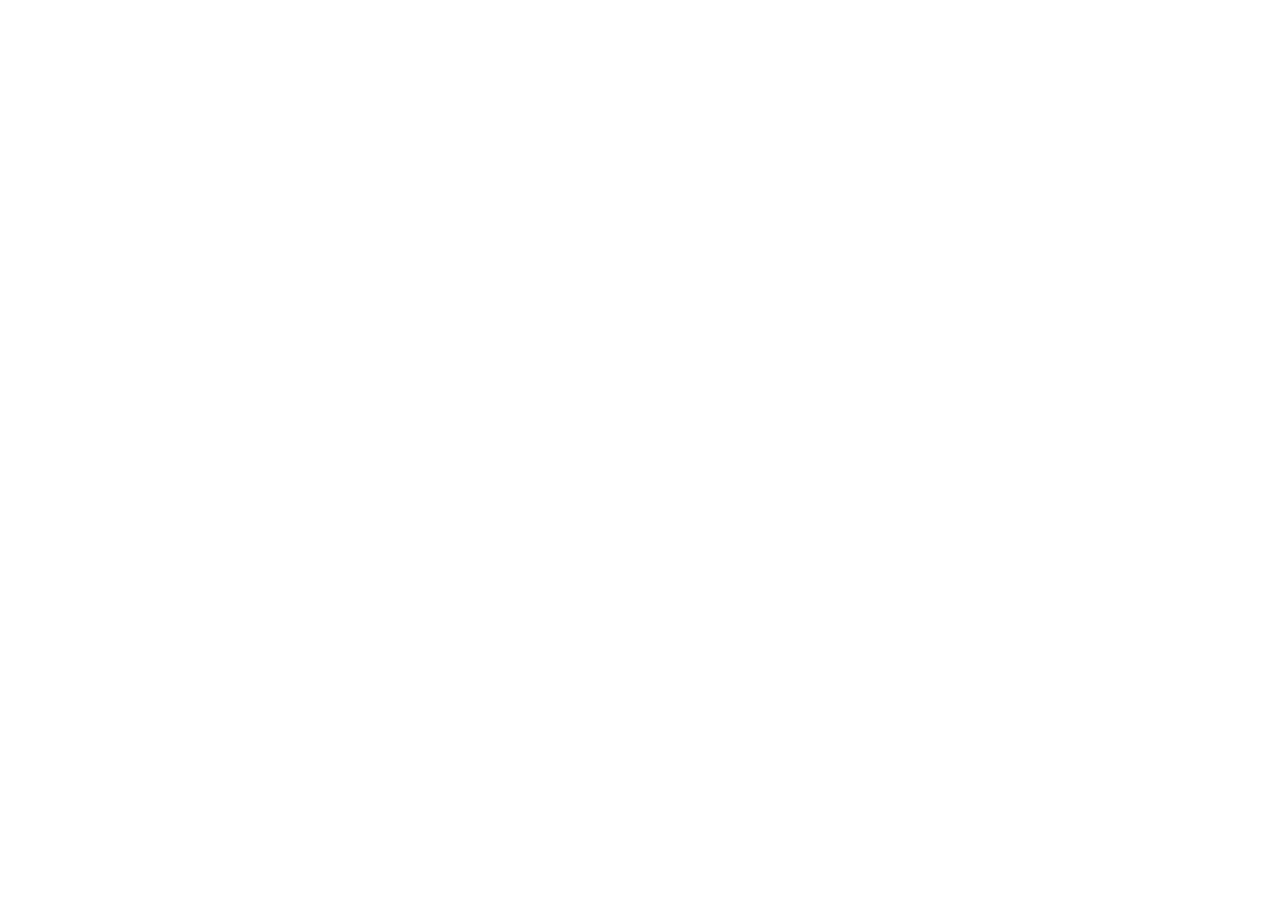
==== commit 253a34e3: "File resets for scratch build" ====
--- a/index.html
+++ b/index.html
@@ -1,12 +1,9 @@
 <!DOCTYPE html>
-<html lang="en">
+<html>
 
 <head>
-
-    <meta charset="utf-8">
-    <meta name="viewport" content="width=device-width, initial-scale=1, shrink-to-fit=no">
-    <meta name="description" content="">
-    <meta name="author" content="">
+    <meta charset="utf-8" />
+    <meta http-equiv="X-UA-Compatible" content="IE=edge">
 
     <!--Favicons-->
     <link rel="apple-touch-icon" sizes="180x180" href="ico/apple-touch-icon.png">
@@ -19,398 +16,14 @@
 
     <title>Etch Beyond</title>
 
-    <!-- Bootstrap core CSS -->
-    <link href="vendor/bootstrap/css/bootstrap.min.css" rel="stylesheet">
+    <meta name="viewport" content="width=device-width, initial-scale=1">
 
-    <!-- Custom fonts for this template -->
-    <link href="vendor/font-awesome/css/font-awesome.min.css" rel="stylesheet" type="text/css">
-    <link href="https://fonts.googleapis.com/css?family=Montserrat:400,700" rel="stylesheet" type="text/css">
-    <link href="https://fonts.googleapis.com/css?family=Lato:400,700,400italic,700italic" rel="stylesheet" type="text/css">
-
-    <!-- Plugin CSS -->
-    <link href="vendor/magnific-popup/magnific-popup.css" rel="stylesheet" type="text/css">
-
-    <!-- Custom styles for this template -->
-    <link href="css/freelancer.min.css" rel="stylesheet">
-
+    <!--External File References-->
+    <link rel="stylesheet" type="text/css" media="screen" href="css/stylesheet.css" />
+    <script src="js/responsive.js"></script>
 </head>
 
-<body id="page-top">
-
-    <!-- Navigation -->
-    <nav class="navbar navbar-expand-lg bg-secondary fixed-top text-uppercase" id="mainNav">
-        <div class="container">
-            <a class="navbar-brand js-scroll-trigger" href="#page-top">Etch Beyond</a>
-            <button class="navbar-toggler navbar-toggler-right text-uppercase bg-primary text-white rounded" type="button" data-toggle="collapse" data-target="#navbarResponsive" aria-controls="navbarResponsive" aria-expanded="false" aria-label="Toggle navigation">
-          Menu
-          <i class="fa fa-bars"></i>
-        </button>
-            <div class="collapse navbar-collapse" id="navbarResponsive">
-                <ul class="navbar-nav ml-auto">
-                    <li class="nav-item mx-0 mx-lg-1">
-                        <a class="nav-link py-3 px-0 px-lg-3 rounded js-scroll-trigger" href="#portfolio">Artwork</a>
-                    </li>
-                    <li class="nav-item mx-0 mx-lg-1">
-                        <a class="nav-link py-3 px-0 px-lg-3 rounded js-scroll-trigger" href="#about">About</a>
-                    </li>
-                    <li class="nav-item mx-0 mx-lg-1">
-                        <a class="nav-link py-3 px-0 px-lg-3 rounded js-scroll-trigger" href="#contact">Contact</a>
-                    </li>
-                </ul>
-            </div>
-        </div>
-    </nav>
-
-    <!-- Header -->
-    <header class="masthead bg-primary text-white text-center">
-        <div class="container">
-            <img class="img-fluid mb-5 d-block mx-auto" src="img/EtchBeyondLogo.png" alt="">
-            <br>
-            <h2 class="font-weight-light mb-0">Fine, preserved Etch A Sketch artwork by Dave Roberts.
-
-            </h2>
-        </div>
-    </header>
-
-    <!-- Portfolio Grid Section -->
-    <section class="portfolio" id="portfolio">
-        <div class="container">
-            <h2 class="text-center text-uppercase text-secondary mb-0">Artwork</h2>
-            <br>
-            <div class="row">
-                <div class="col-md-6 col-lg-4">
-                    <a class="portfolio-item d-block mx-auto" href="#portfolio-modal-1">
-                        <div class="portfolio-item-caption d-flex position-absolute h-100 w-100">
-                            <div class="portfolio-item-caption-content my-auto w-100 text-center text-white">
-                                <i class="porttext">Landscapes and Architecture</i>
-                            </div>
-                        </div>
-                        <img class="img-fluid" src="img/landscape_and_architecture/capitol_hill.jpg" alt="">
-                    </a>
-                </div>
-
-                <div class="col-md-6 col-lg-4">
-                    <a class="portfolio-item d-block mx-auto" href="#portfolio-modal-2">
-                        <div class="portfolio-item-caption d-flex position-absolute h-100 w-100">
-                            <div class="portfolio-item-caption-content my-auto w-100 text-center text-white">
-                                <i class="porttext">Portraits</i>
-                            </div>
-                        </div>
-                        <img class="img-fluid" src="img/portraits/AlyandRaceEtchASketch.jpg" alt="">
-                    </a>
-                </div>
-
-                <div class="col-md-6 col-lg-4">
-                    <a class="portfolio-item d-block mx-auto" href="#portfolio-modal-3">
-                        <div class="portfolio-item-caption d-flex position-absolute h-100 w-100">
-                            <div class="portfolio-item-caption-content my-auto w-100 text-center text-white">
-                                <i class="porttext">Just For Fun</i>
-                            </div>
-                        </div>
-                        <img class="img-fluid" src="img/just_for_fun/EeyoreandTinkEtchASketch.jpg" alt="">
-                    </a>
-                </div>
-
-                <div class="col-md-6 col-lg-4">
-                    <a class="portfolio-item d-block mx-auto" href="#portfolio-modal-4">
-                        <div class="portfolio-item-caption d-flex position-absolute h-100 w-100">
-                            <div class="portfolio-item-caption-content my-auto w-100 text-center text-white">
-                                <i class="porttext">Details</i>
-                            </div>
-                        </div>
-                        <img class="img-fluid" src="img/detail/Capitol Hill (Detail).jpg" alt="">
-                    </a>
-                </div>
-
-            </div>
-        </div>
-    </section>
-
-    <!-- About Section -->
-    <section class="bg-primary text-white mb-0" id="about">
-        <div class="container">
-            <h2 class="text-center text-uppercase text-white">About</h2>
-            <br>
-            <div class="row">
-                <div class="col-lg-4 ml-auto">
-                    <p class="lead">From the moment in the late 1950's when a French electrician took a pencil to a plastic decal coated in aluminum dust, the Etch A Sketch was destined to become a simple toy for creating even simpler drawings. But for me it would become
-                        my primary means of creative expression. This body of work represents nearly 20 years of exploring the Etch A Sketch as an artistic medium.</p>
-                </div>
-                <div class="col-lg-4 mr-auto">
-                    <p class="lead">Although it started out as nothing more than a convenient way to cull boredom and impress my friends, I soon began drawing pictures of things that were important to people close to me and attempting to preserve them as gifts. Their
-                        reactions of disbelief inspired me to continue exploring the limits of the popular toy as an artistic tool, and I began to take my work more seriously.</p>
-                </div>
-                <div class="col-lg-4 mr-auto">
-                    <p class="lead">In order to hone my craft, I've chosen to draw a variety of subjects: cartoon characters, with their smooth, curved lines; human portraits, with their subtly varying tones and textures; and landscapes and architecture, where the hard
-                        diagonals of buildings meet the wild organic shapes of trees and shrubbery. I've also experimented with different ways of preserving the drawings, as well as varying methods of presentation.</p>
-                </div>
-                <div class="col-lg-4 mr-auto">
-                    <p class="lead">Ultimately, my goal is to create fine art on a toy that most believe is only good for drawing straight lines. I do this by combining play with classic and photo realistic drawing techniques. Through these means I hope to inspire in
-                        the viewer a sense of wonder and the desire to go out themselves and push the limits of play.</p>
-                </div>
-            </div>
-        </div>
-    </section>
-
-    <!-- Contact Section -->
-    <section id="contact">
-        <div class="container">
-            <h2 class="text-center text-uppercase text-secondary mb-0">Contact Me</h2>
-            <br>
-            <div class="row">
-                <div class="col-lg-8 mx-auto">
-
-
-                    <form action="https://formspree.io/braidensp@me.com" name="sentMessage" id="contactForm" novalidate="novalidate" method="POST">
-                        <input name="Name" class="form-control" id="name" type="text" placeholder="Name" required="required" data-validation-required-message="Please enter your name.">
-                        <input name="Email Address" class="form-control" id="email" type="email" placeholder="Email Address" required="required" data-validation-required-message="Please enter your email address.">
-                        <input name="Phone Number" class="form-control" id="phone" type="tel" placeholder="Phone Number" required="required" data-validation-required-message="Please enter your phone number.">
-                        <textarea name="Message" class="form-control" id="message" rows="5" placeholder="Message" required="required" data-validation-required-message="Please enter a message."></textarea>
-                        <br>
-                        <input type="submit" class="btn btn-primary btn-xl" id="sendMessageButton" value="send">
-                    </form>
-                </div>
-            </div>
-        </div>
-    </section>
-
-    <!-- Footer -->
-    <footer class="footer text-center">
-        <div class="container">
-            <div class="row">
-                <div class="col-md-4 mb-5 mb-lg-0">
-                    <h4 class="text-uppercase mb-4">Location</h4>
-                    <p class="lead mb-0">Las Vegas, NV</p>
-                </div>
-                <div class="col-md-4 mb-5 mb-lg-0">
-                    <h4 class="text-uppercase mb-4">Around the Web</h4>
-                    <ul class="list-inline mb-0">
-                        <li class="list-inline-item">
-                            <a class="btn btn-outline-light btn-social text-center rounded-circle" href="https://www.facebook.com/etchbeyond">
-                                <i class="fa fa-fw fa-facebook"></i>
-                            </a>
-                        </li>
-                        <li class="list-inline-item">
-                            <a class="btn btn-outline-light btn-social text-center rounded-circle" href="https://twitter.com/etchbeyond">
-                                <i class="fa fa-fw fa-twitter"></i>
-                            </a>
-                        </li>
-                        <li class="list-inline-item">
-                            <a class="btn btn-outline-light btn-social text-center rounded-circle" href="https://www.instagram.com/etchbeyond/">
-                                <i class="fa fa-fw fa-instagram"></i>
-                            </a>
-                        </li>
-                    </ul>
-                </div>
-            </div>
-        </div>
-    </footer>
-
-    <div class="copyright py-4 text-center text-white">
-        <div class="container">
-            <small>Copyright &copy; David Roberts</small>
-        </div>
-    </div>
-
-    <!-- Scroll to Top Button (Only visible on small and extra-small screen sizes) -->
-    <div class="scroll-to-top d-lg-none position-fixed ">
-        <a class="js-scroll-trigger d-block text-center text-white rounded" href="#page-top">
-            <i class="fa fa-chevron-up"></i>
-        </a>
-    </div>
-
-    <!-- Portfolio Modals -->
-
-    <!-- Portfolio Modal 1 -->
-    <div class="portfolio-modal mfp-hide" id="portfolio-modal-1">
-        <div class="portfolio-modal-dialog bg-white">
-            <a class="close-button d-none d-md-block portfolio-modal-dismiss" href="#">
-                <i class="fa fa-3x fa-times"></i>
-            </a>
-            <div class="container text-center">
-                <div class="row">
-                    <div class="col-lg-8 mx-auto">
-                        <h2 class="text-secondary text-uppercase mb-0">Landscapes and Architecture</h2>
-                        <br>
-
-                        <button class="accordion">Section 1</button>
-                        <div class="panel">
-                            <p>Lorem ipsum...</p>
-                        </div>
-
-                        <button class="accordion">Section 2</button>
-                        <div class="panel">
-                            <p>Lorem ipsum...</p>
-                        </div>
-
-                        <button class="accordion">Section 3</button>
-                        <div class="panel">
-                            <p>Lorem ipsum...</p>
-                        </div>
-
-
-                        <img class="img-fluid mb-5" src="img/landscape_and_architecture/at_the_fountains.jpg" alt="">
-                        <img class="img-fluid mb-5" src="img/landscape_and_architecture/capitol_hill.jpg" alt="">
-                        <img class="img-fluid mb-5" src="img/landscape_and_architecture/hukilau_cafe.jpg" alt="">
-                        <img class="img-fluid mb-5" src="img/landscape_and_architecture/swaying_palms_at_dusk.jpg" alt="">
-                        <img class="img-fluid mb-5" src="img/landscape_and_architecture/vegas_temple.jpg" alt="">
-                        <img class="img-fluid mb-5" src="img/landscape_and_architecture/waikiki.jpg" alt="">
-                        <p class="mb-5"></p>
-                        <a class="btn btn-primary btn-lg rounded-pill portfolio-modal-dismiss" href="#">
-                            <i class="fa fa-close"></i> Close
-                        </a>
-                    </div>
-                </div>
-            </div>
-        </div>
-    </div>
-
-    <!-- Portfolio Modal 2 -->
-    <div class="portfolio-modal mfp-hide" id="portfolio-modal-2">
-        <div class="portfolio-modal-dialog bg-white">
-            <a class="close-button d-none d-md-block portfolio-modal-dismiss" href="#">
-                <i class="fa fa-3x fa-times"></i>
-            </a>
-            <div class="container text-center">
-                <div class="row">
-                    <div class="col-lg-8 mx-auto">
-                        <h2 class="text-secondary text-uppercase mb-0">Portraits</h2>
-                        <br>
-                        <img class="img-fluid mb-5" src="img/portraits/AlyandRaceEtchASketch.jpg" alt="">
-                        <img class="img-fluid mb-5" src="img/portraits/Alyssa Final.JPG" alt="">
-                        <img class="img-fluid mb-5" src="img/portraits/Gary_and_Debbie Final.JPG" alt="">
-                        <img class="img-fluid mb-5" src="img/portraits/GrandpaEtchASketch.jpg" alt="">
-                        <img class="img-fluid mb-5" src="img/portraits/LimoRideEtchASketch.jpg" alt="">
-                        <img class="img-fluid mb-5" src="img/portraits/MomEtchASketch.jpg" alt="">
-                        <img class="img-fluid mb-5" src="img/portraits/NickVujicicEtchASketch.jpg" alt="">
-                        <img class="img-fluid mb-5" src="img/portraits/SealingKissEtchASketch.jpg" alt="">
-                        <img class="img-fluid mb-5" src="img/portraits/UncleLeslieEtchASketch.jpg" alt="">
-                        <p class="mb-5"></p>
-                        <a class="btn btn-primary btn-lg rounded-pill portfolio-modal-dismiss" href="#">
-                            <i class="fa fa-close"></i> Close Project</a>
-                    </div>
-                </div>
-            </div>
-        </div>
-    </div>
-
-    <!-- Portfolio Modal 3 -->
-    <div class="portfolio-modal mfp-hide" id="portfolio-modal-3">
-        <div class="portfolio-modal-dialog bg-white">
-            <a class="close-button d-none d-md-block portfolio-modal-dismiss" href="#">
-                <i class="fa fa-3x fa-times"></i>
-            </a>
-            <div class="container text-center">
-                <div class="row">
-                    <div class="col-lg-8 mx-auto">
-                        <h2 class="text-secondary text-uppercase mb-0">Just For Fun</h2>
-                        <br>
-                        <img class="img-fluid mb-5" src="img/just_for_fun/EeyoreandTinkEtchASketch.jpg" alt="">
-                        <img class="img-fluid mb-5" src="img/just_for_fun/OogieBoogieEtchASketch.jpg" alt="">
-                        <img class="img-fluid mb-5" src="img/just_for_fun/Paw Patrol Etch A Sketch.jpg" alt="">
-                        <img class="img-fluid mb-5" src="img/just_for_fun/Porsche Final.jpg" alt="">
-                        <img class="img-fluid mb-5" src="img/just_for_fun/StegosaurusEtchASketch.jpg" alt="">
-                        <img class="img-fluid mb-5" src="img/just_for_fun/SummerPartyOlafEtchASketch.jpg" alt="">
-                        <img class="img-fluid mb-5" src="img/just_for_fun/WarmHugEtchASketch.jpg" alt="">
-                        <p class="mb-5"></p>
-                        <a class="btn btn-primary btn-lg rounded-pill portfolio-modal-dismiss" href="#">
-                            <i class="fa fa-close"></i> Close Project</a>
-                    </div>
-                </div>
-            </div>
-        </div>
-    </div>
-
-    <!-- Portfolio Modal 4 -->
-    <div class="portfolio-modal mfp-hide" id="portfolio-modal-4">
-        <div class="portfolio-modal-dialog bg-white">
-            <a class="close-button d-none d-md-block portfolio-modal-dismiss" href="#">
-                <i class="fa fa-3x fa-times"></i>
-            </a>
-            <div class="container text-center">
-                <div class="row">
-                    <div class="col-lg-8 mx-auto">
-                        <h2 class="text-secondary text-uppercase mb-0">Details</h2>
-                        <br>
-                        <img class="img-fluid mb-5" src="img/detail/Capitol Hill (Detail).jpg" alt="">
-                        <img class="img-fluid mb-5" src="img/detail/CapitolHillDetailEtchASketch.jpg" alt="">
-                        <img class="img-fluid mb-5" src="img/detail/DSC_0211.JPG" alt="">
-                        <img class="img-fluid mb-5" src="img/detail/DSC_0219.JPG" alt="">
-                        <img class="img-fluid mb-5" src="img/detail/DSC_0221.JPG" alt="">
-                        <img class="img-fluid mb-5" src="img/detail/EeyoreandTinkDetailEtchASketch.jpg" alt="">
-                        <img class="img-fluid mb-5" src="img/detail/Hukilau Cafe (Detail).jpg" alt="">
-                        <img class="img-fluid mb-5" src="img/detail/HukilauCafeDetailEtchASketch.jpg" alt="">
-                        <img class="img-fluid mb-5" src="img/detail/StegosaurusDetailEtchASketch.jpg" alt="">
-                        <img class="img-fluid mb-5" src="img/detail/Swaying Palms at Dusk (Detail).jpg" alt="">
-                        <img class="img-fluid mb-5" src="img/detail/SwayingPalmsDetailEtchASketch.jpg" alt="">
-                        <img class="img-fluid mb-5" src="img/detail/VegasLDSTempleDetailEtchASketch.jpg" alt="">
-                        <p class="mb-5"></p>
-                        <a class="btn btn-primary btn-lg rounded-pill portfolio-modal-dismiss" href="#">
-                            <i class="fa fa-close"></i> Close Project</a>
-                    </div>
-                </div>
-            </div>
-        </div>
-    </div>
-
-    <!-- Portfolio Modal 5
-    <div class="portfolio-modal mfp-hide" id="portfolio-modal-5">
-      <div class="portfolio-modal-dialog bg-white">
-        <a class="close-button d-none d-md-block portfolio-modal-dismiss" href="#">
-          <i class="fa fa-3x fa-times"></i>
-        </a>
-        <div class="container text-center">
-          <div class="row">
-            <div class="col-lg-8 mx-auto">
-              <h2 class="text-secondary text-uppercase mb-0">Project Name</h2>
-              <hr class="star-dark mb-5">
-              <img class="img-fluid mb-5" src="img/portfolio/safe.png" alt="">
-              <p class="mb-5">Lorem ipsum dolor sit amet, consectetur adipisicing elit. Mollitia neque assumenda ipsam nihil, molestias magnam, recusandae quos quis inventore quisquam velit asperiores, vitae? Reprehenderit soluta, eos quod consequuntur itaque. Nam.</p>
-              <a class="btn btn-primary btn-lg rounded-pill portfolio-modal-dismiss" href="#">
-                <i class="fa fa-close"></i>
-                Close Project</a>
-            </div>
-          </div>
-        </div>
-      </div>
-    </div> -->
-
-    <!-- Portfolio Modal 6
-    <div class="portfolio-modal mfp-hide" id="portfolio-modal-6">
-      <div class="portfolio-modal-dialog bg-white">
-        <a class="close-button d-none d-md-block portfolio-modal-dismiss" href="#">
-          <i class="fa fa-3x fa-times"></i>
-        </a>
-        <div class="container text-center">
-          <div class="row">
-            <div class="col-lg-8 mx-auto">
-              <h2 class="text-secondary text-uppercase mb-0">Project Name</h2>
-              <hr class="star-dark mb-5">
-              <img class="img-fluid mb-5" src="img/portfolio/submarine.png" alt="">
-              <p class="mb-5">Lorem ipsum dolor sit amet, consectetur adipisicing elit. Mollitia neque assumenda ipsam nihil, molestias magnam, recusandae quos quis inventore quisquam velit asperiores, vitae? Reprehenderit soluta, eos quod consequuntur itaque. Nam.</p>
-              <a class="btn btn-primary btn-lg rounded-pill portfolio-modal-dismiss" href="#">
-                <i class="fa fa-close"></i>
-                Close Project</a>
-            </div>
-          </div>
-        </div>
-      </div>
-    </div> -->
-
-    <!-- Bootstrap core JavaScript -->
-    <script src="vendor/jquery/jquery.min.js"></script>
-    <script src="vendor/bootstrap/js/bootstrap.bundle.min.js"></script>
-
-    <!-- Plugin JavaScript -->
-    <script src="vendor/jquery-easing/jquery.easing.min.js"></script>
-    <script src="vendor/magnific-popup/jquery.magnific-popup.min.js"></script>
-
-    <!-- Contact Form JavaScript -->
-    <script src="js/jqBootstrapValidation.js"></script>
-    <script src="js/contact_me.js"></script>
-
-    <!-- Custom scripts for this template -->
-    <script src="js/freelancer.min.js"></script>
+<body>
 
 </body>
 
--- a/css/stylesheet.css
+++ b/css/stylesheet.css
@@ -0,0 +1 @@
+* {}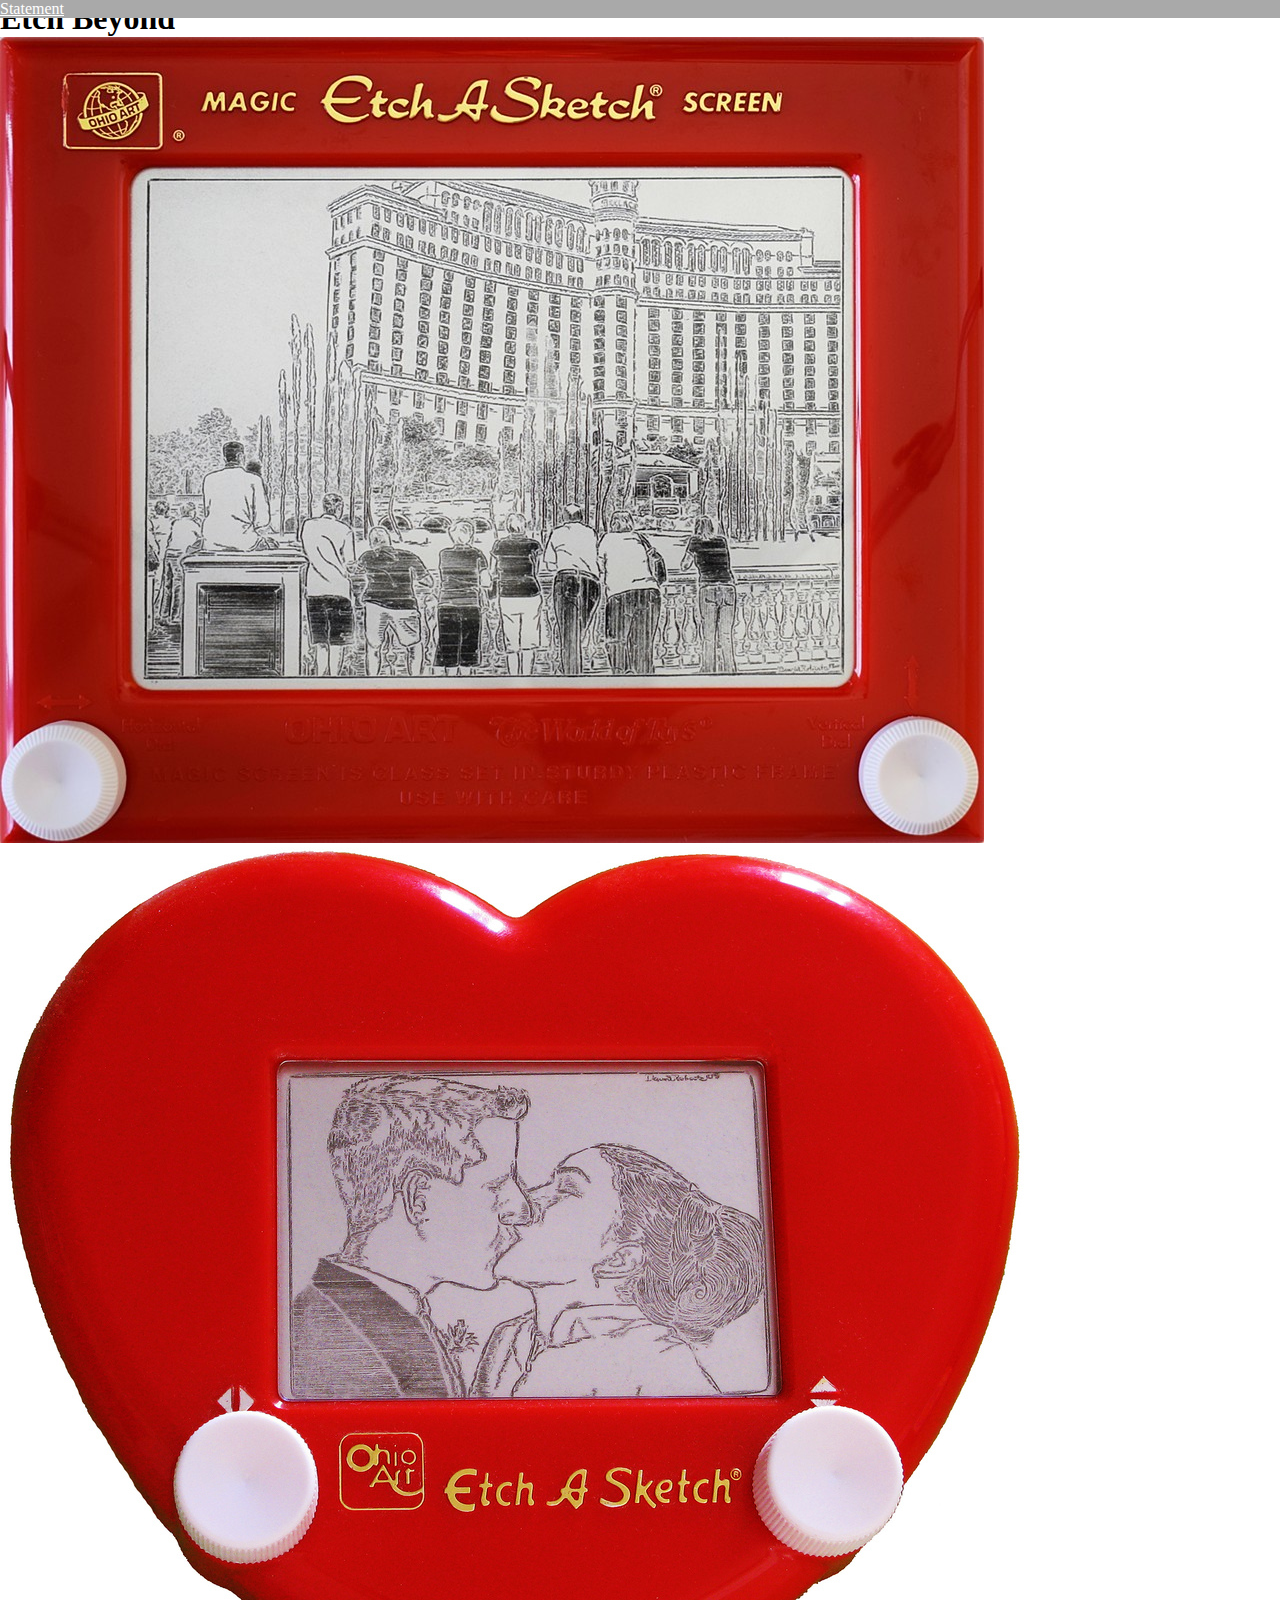
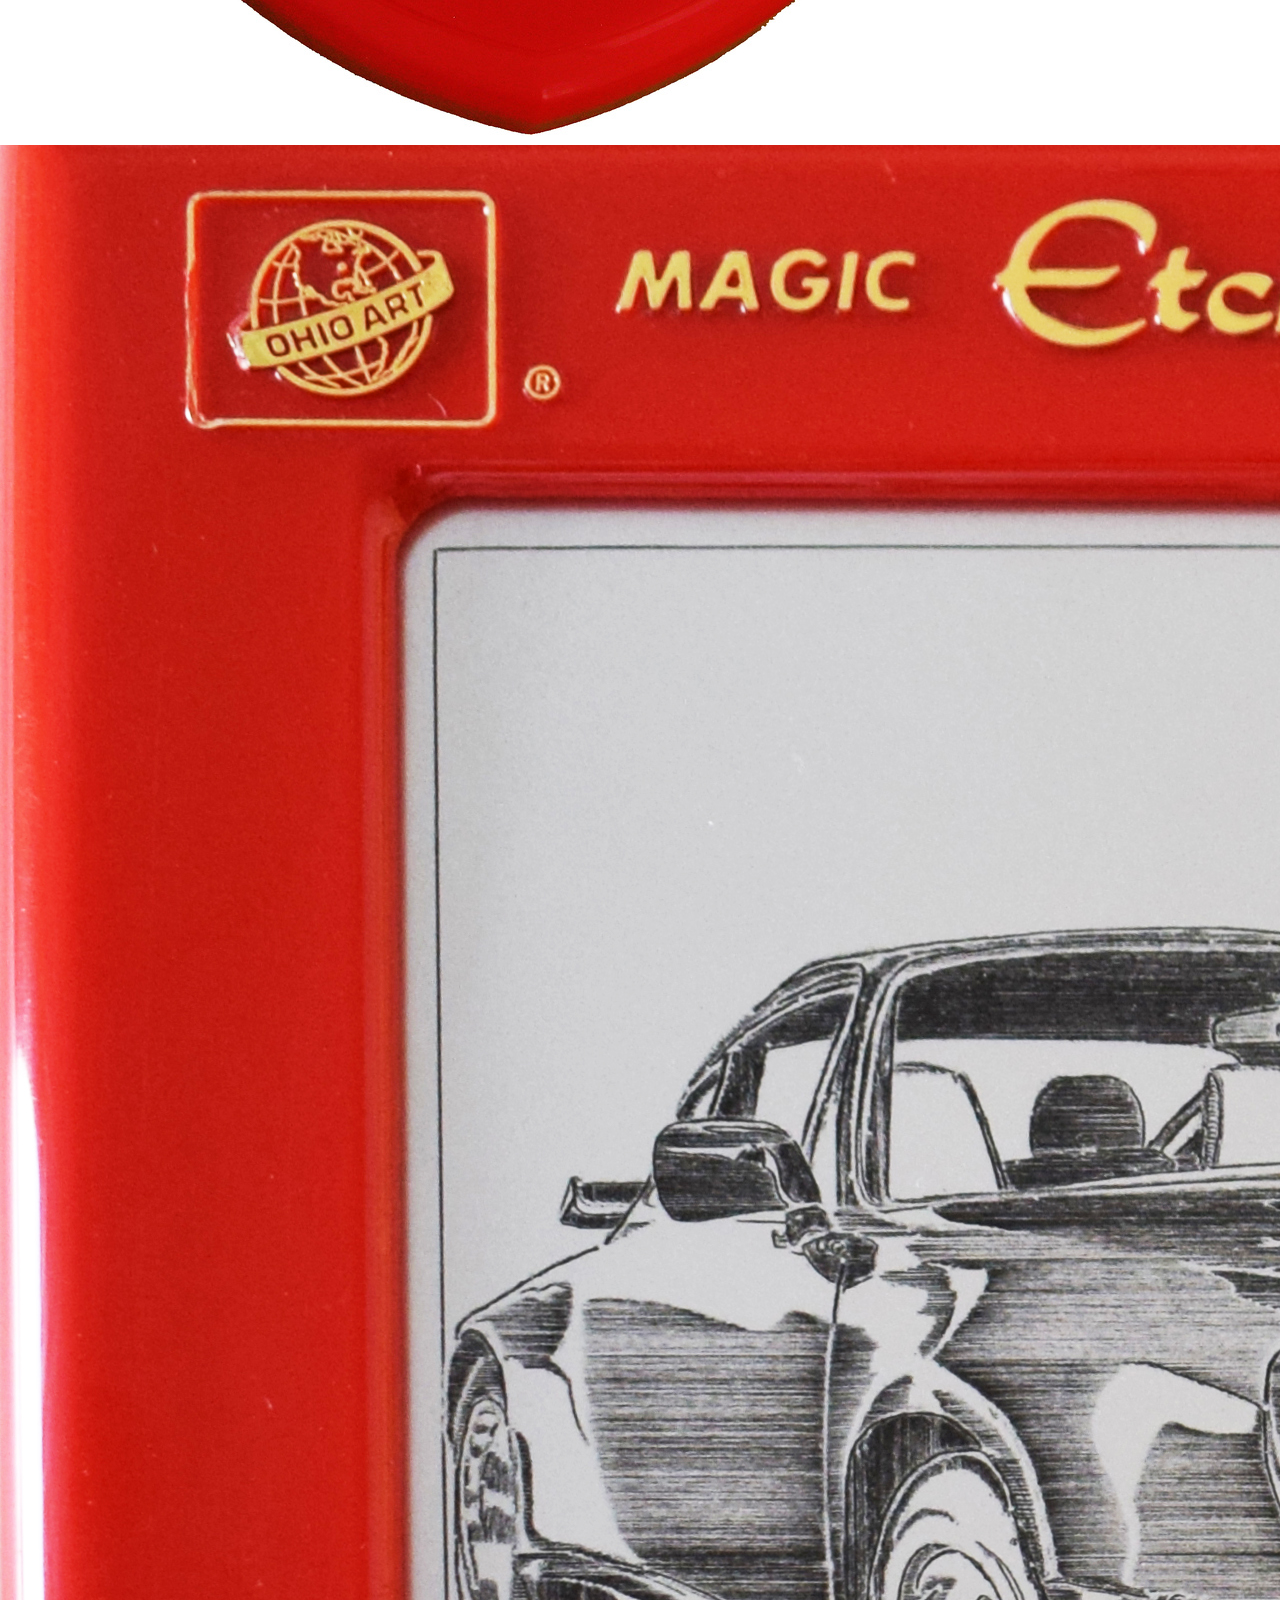
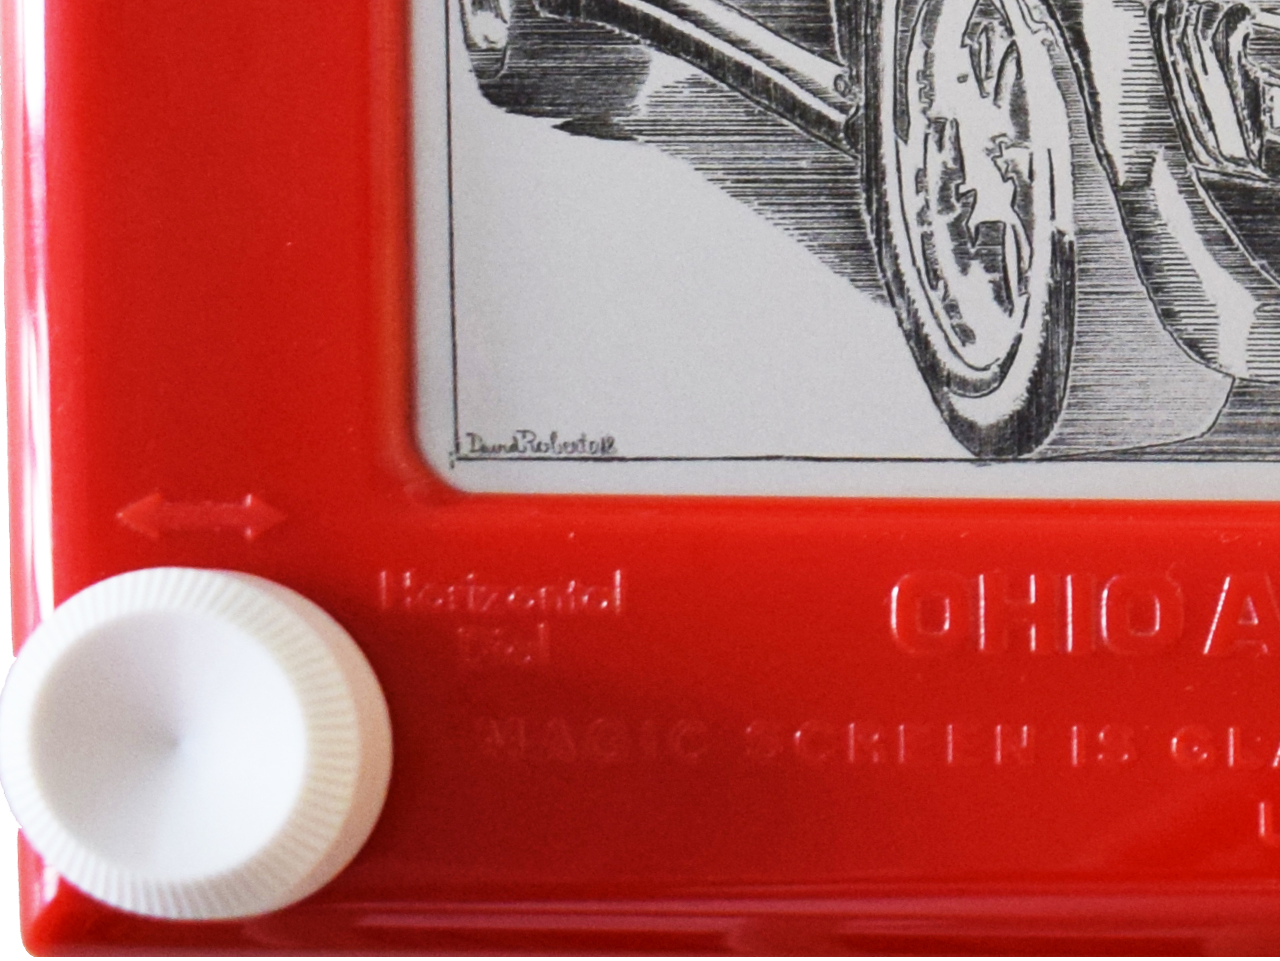
==== commit 93992135: "Basic page structures" ====
--- a/index.html
+++ b/index.html
@@ -1,9 +1,12 @@
 <!DOCTYPE html>
-<html>
+<html lang="en">
 
 <head>
-    <meta charset="utf-8" />
-    <meta http-equiv="X-UA-Compatible" content="IE=edge">
+
+    <meta charset="utf-8">
+    <meta name="viewport" content="width=device-width, initial-scale=1, shrink-to-fit=no">
+    <meta name="description" content="">
+    <meta name="author" content="">
 
     <!--Favicons-->
     <link rel="apple-touch-icon" sizes="180x180" href="ico/apple-touch-icon.png">
@@ -16,15 +19,35 @@
 
     <title>Etch Beyond</title>
 
-    <meta name="viewport" content="width=device-width, initial-scale=1">
+    <!-- External Files -->
+    <link href="css/stylesheet.css" rel="stylesheet" type="text/css">
+    <script src="responsive.js"></script>
 
-    <!--External File References-->
-    <link rel="stylesheet" type="text/css" media="screen" href="css/stylesheet.css" />
-    <script src="js/responsive.js"></script>
 </head>
 
 <body>
+    <div class="topNav">
+        <a href="#">Home</a>
+        <!----><a href="#" class="dropbtn">Artwork</a>
+        <!----><a href="#" class="dropdown">Cityscapes</a>
+        <!----><a href="#" class="dropdown">Portraits</a>
+        <!----><a href="#" class="dropdown">Other</a>
+        <!----><a href="#" class="dropdown">Video</a>
+        <!----><a href="#" class="dropdown">Detail</a>
+        <a href="#">Purchase</a>
+        <a href="#">Exhibitions</a>
+        <!----><a href="#" class="dropdown">Current</a>
+        <!----><a href="#" class="dropdown">Past</a>
+        <a href="#">Press</a>
+        <a href="#">Statement</a>
+    </div>
 
+    <h1>Etch Beyond</h1>
+    <div class="container">
+        <img class="item" src="img/landscape_and_architecture/at_the_fountains.jpg">
+        <img class="item" src="img/portraits/SealingKissEtchASketch.jpg">
+        <img class="item" src="img/just_for_fun/Porsche Final.jpg">
+    </div>
 </body>
 
 </html>--- a/css/stylesheet.css
+++ b/css/stylesheet.css
@@ -1 +1,30 @@
-* {}+* {
+    box-sizing: border-box;
+    padding: 0;
+    margin: 0;
+}
+
+.topNav a {
+    display: block;
+    background-color: gray;
+    color: white;
+    position: fixed;
+    top: 0;
+    width: 100%;
+}
+
+.topNav a:hover {
+    background-color: darkgray;
+    color: white;
+}
+
+.topNav a:visited,
+a:active,
+a:link {
+    background-color: gray;
+    color: white;
+}
+
+.container {}
+
+.item {}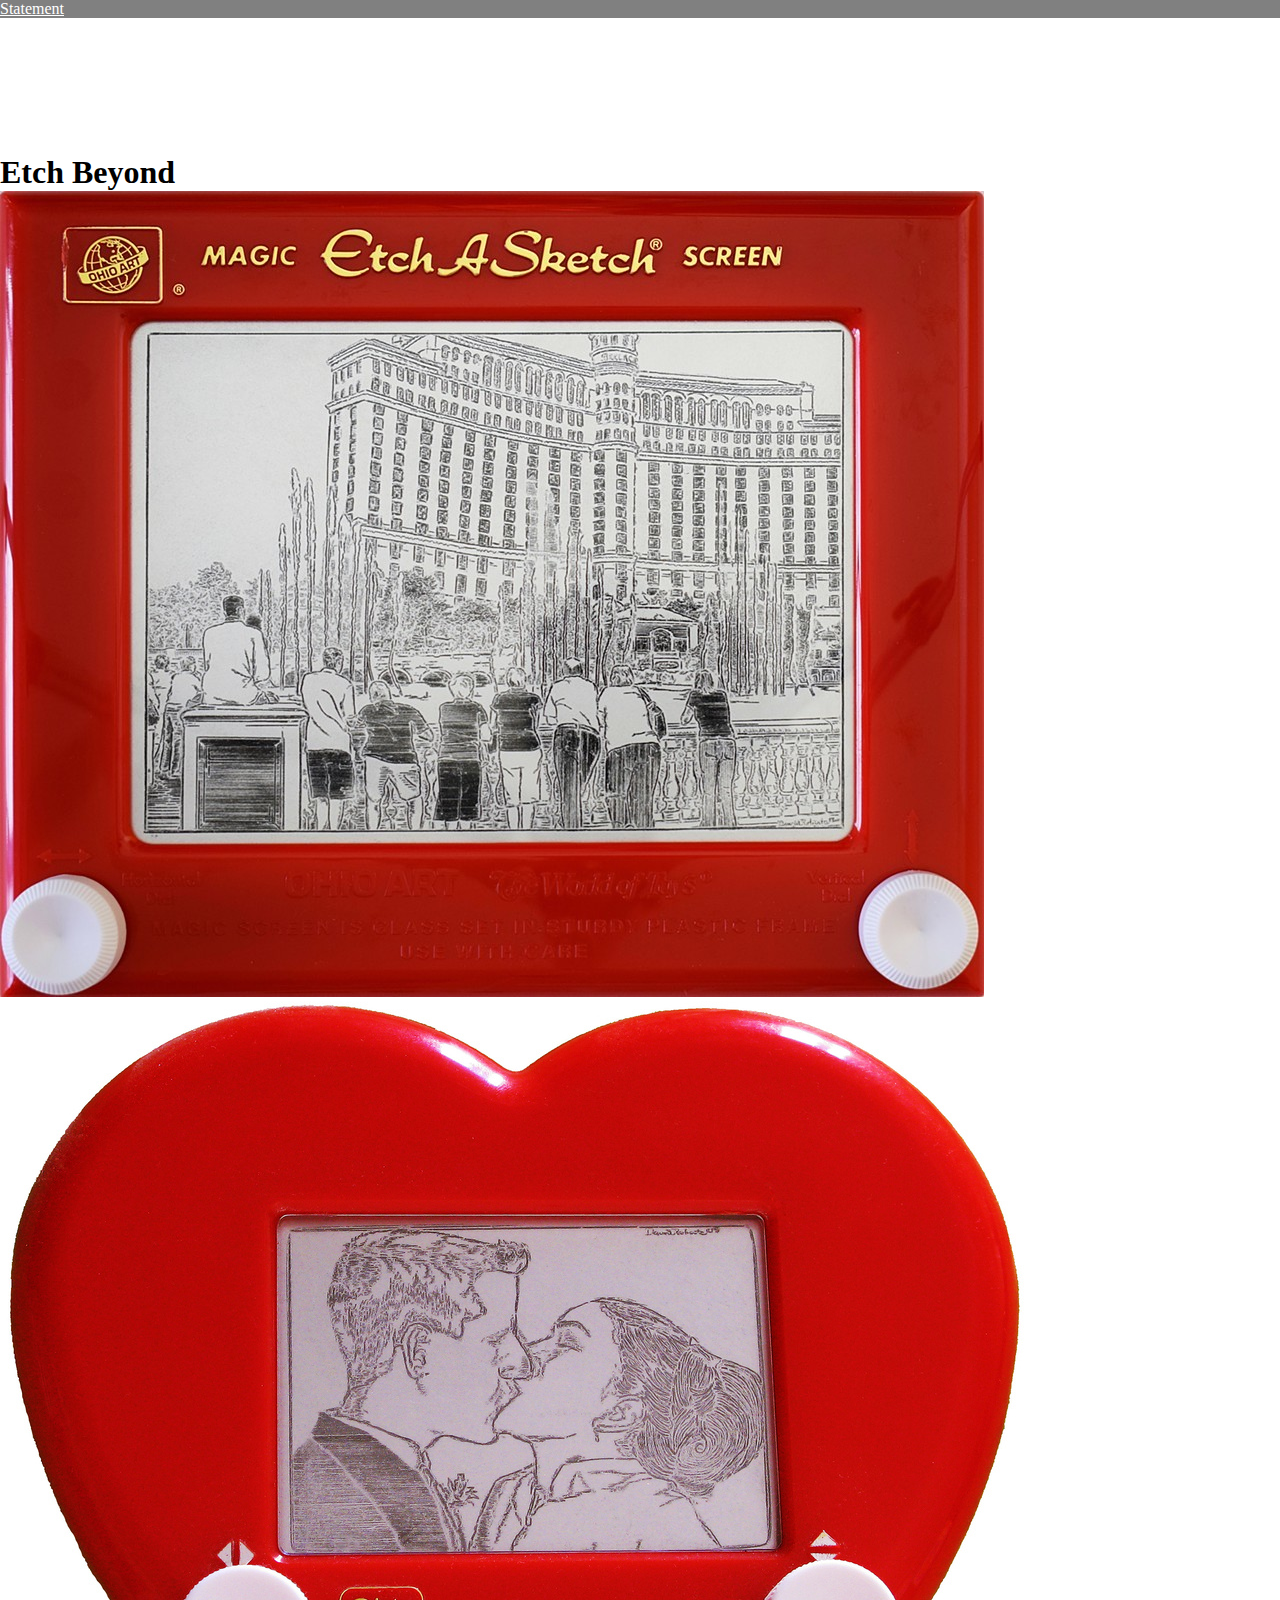
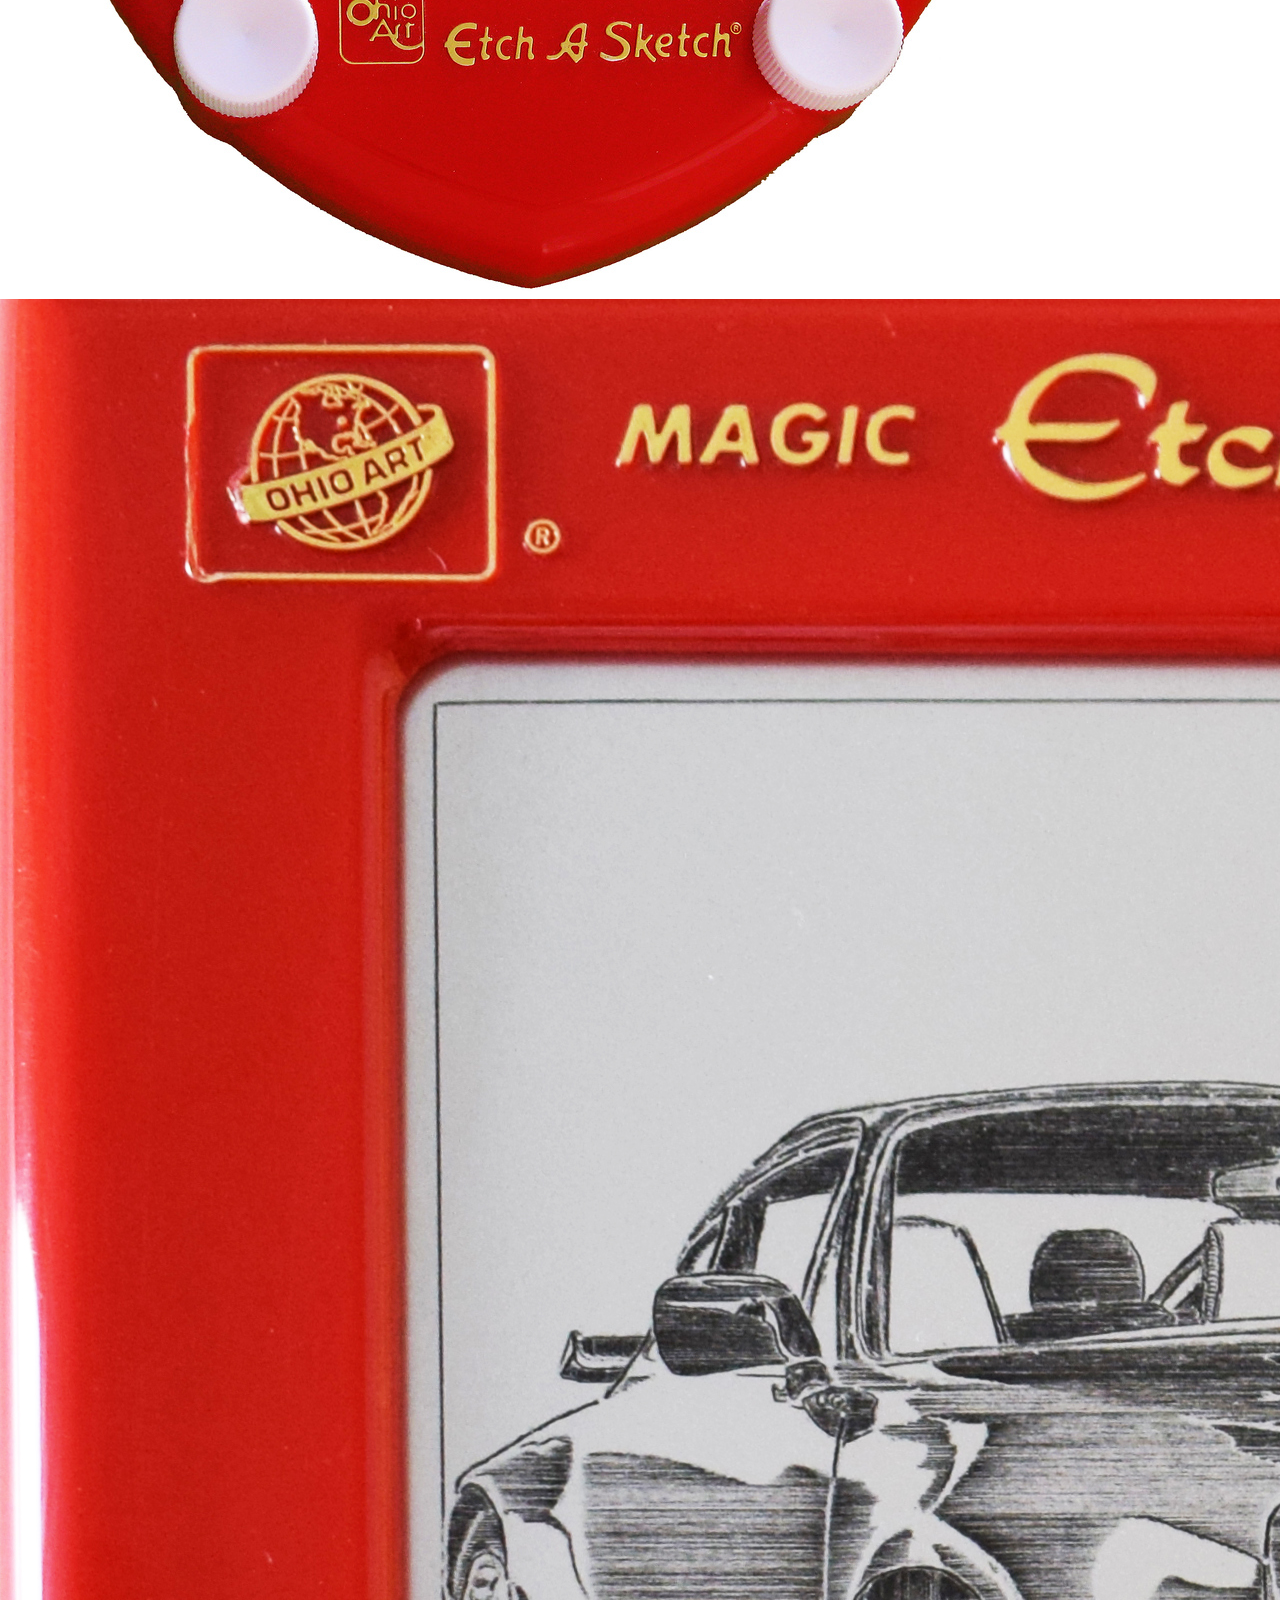
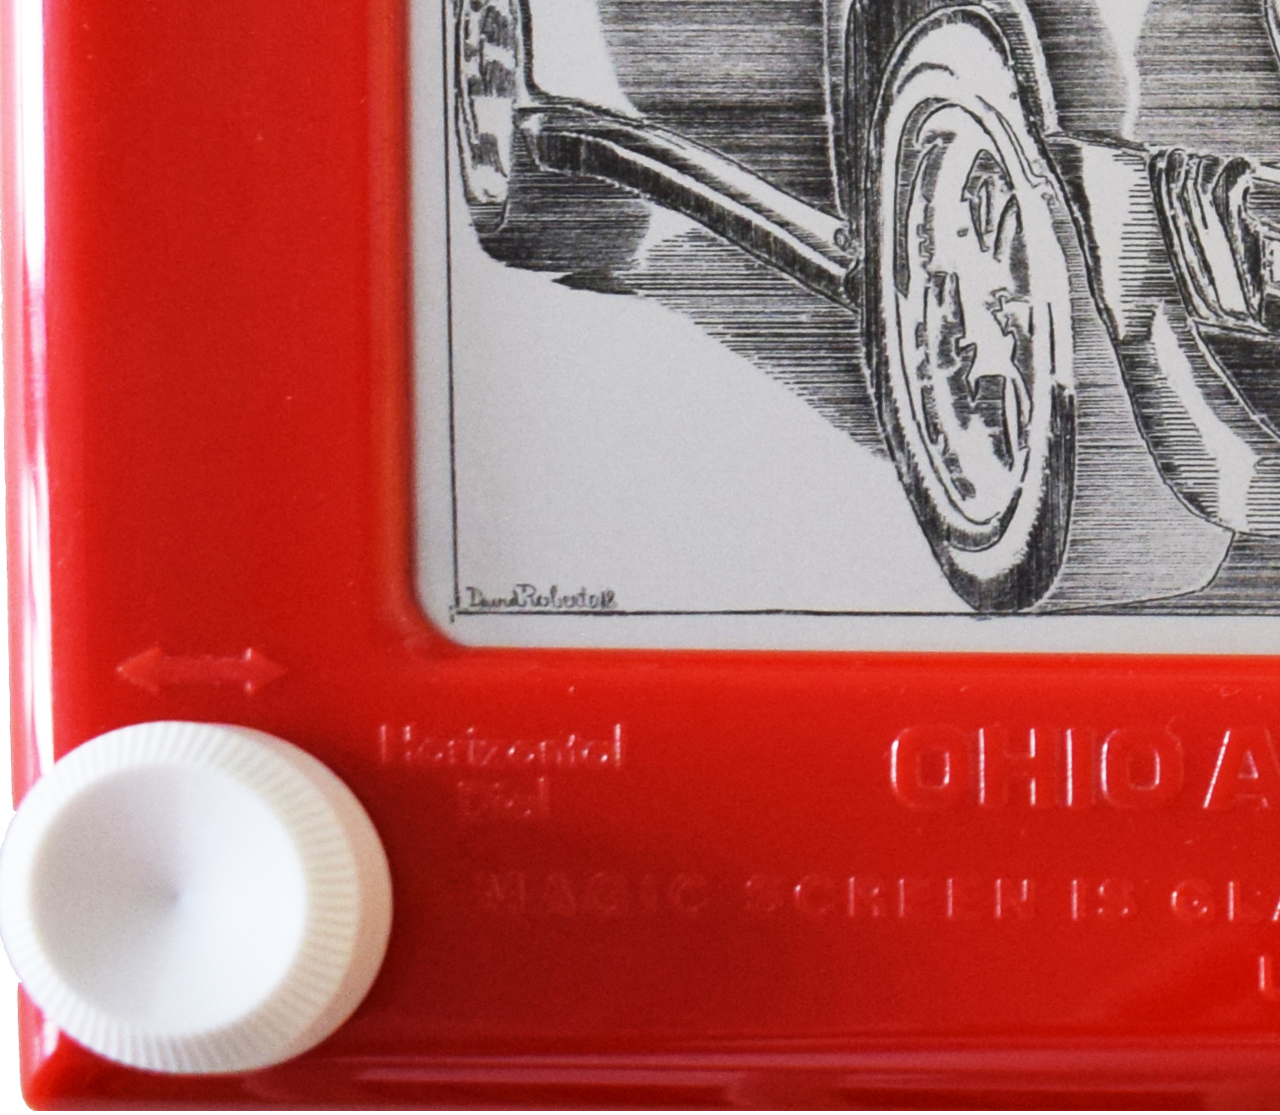
==== commit 5fe969b7: "Misc changes" ====
--- a/index.html
+++ b/index.html
@@ -42,6 +42,10 @@
         <a href="#">Statement</a>
     </div>
 
+    <div class="intro">
+        <video src=""></video>
+    </div>
+
     <h1>Etch Beyond</h1>
     <div class="container">
         <img class="item" src="img/landscape_and_architecture/at_the_fountains.jpg">
